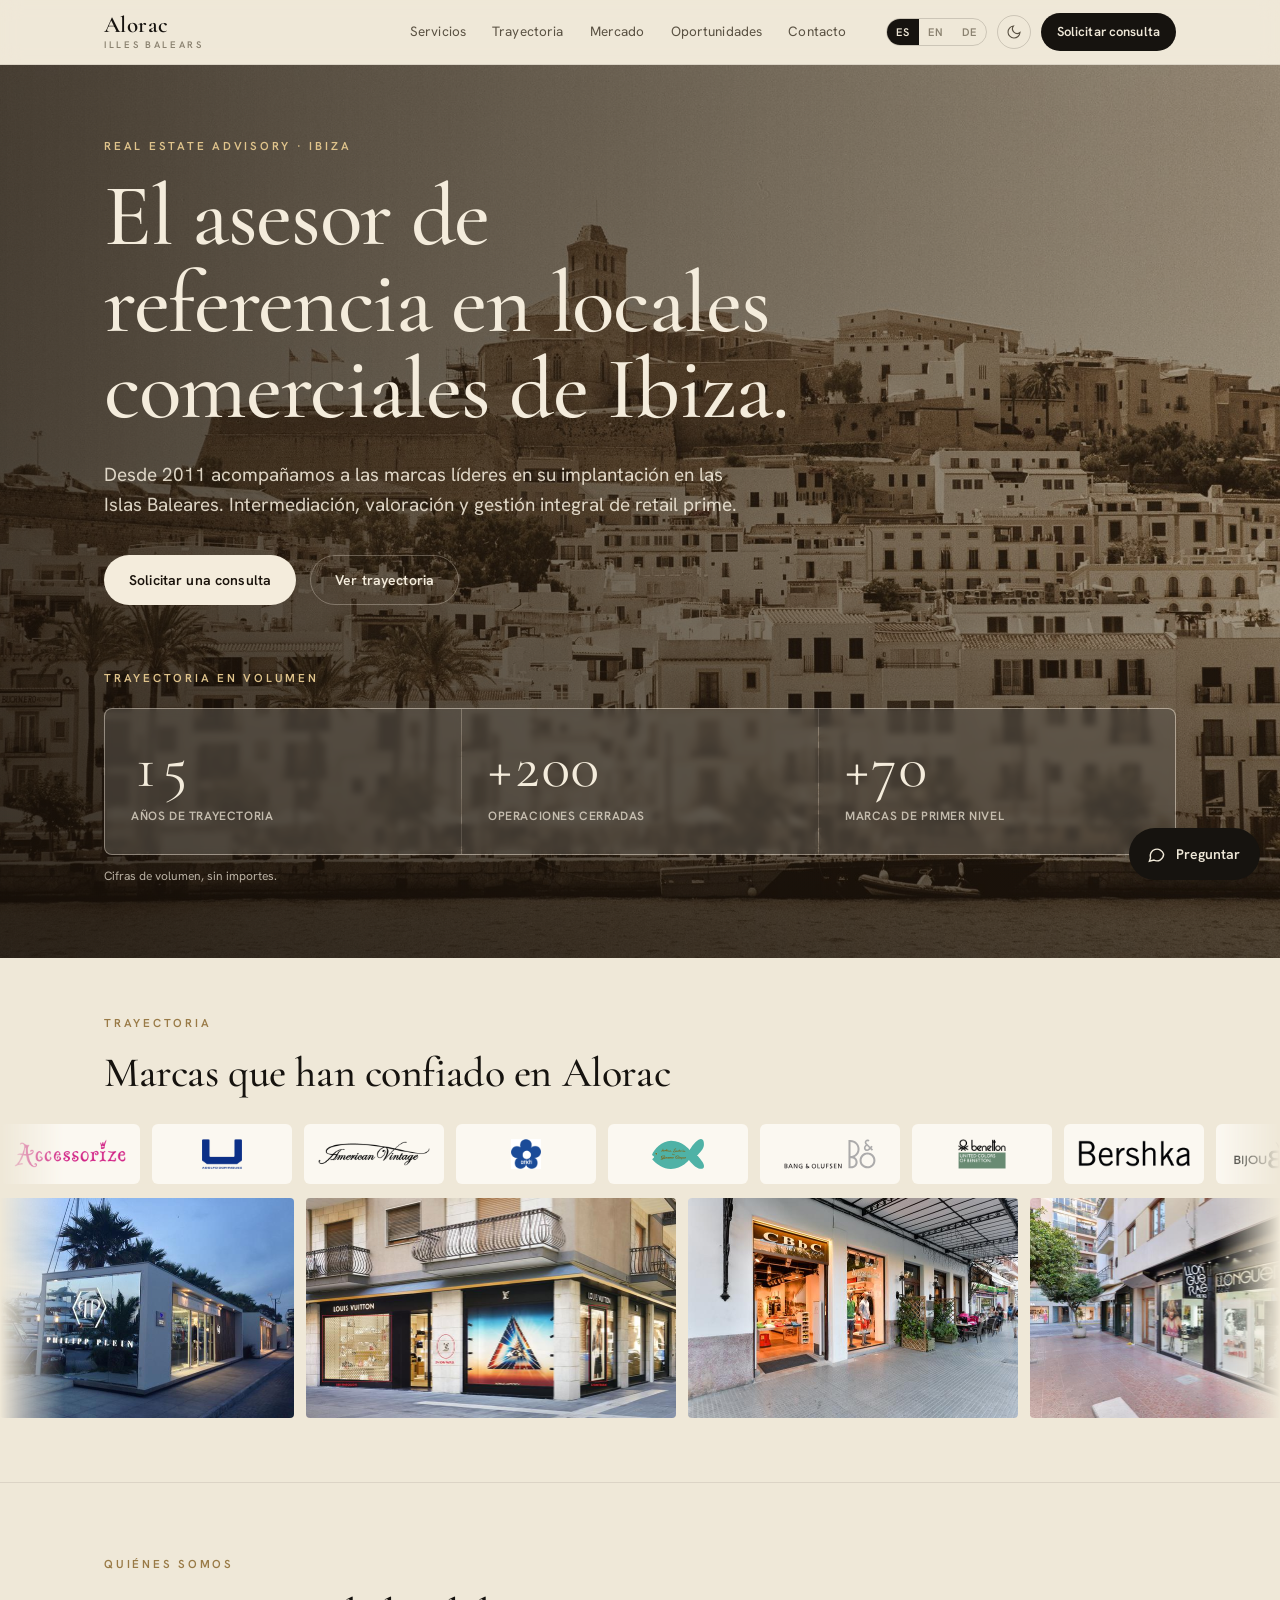
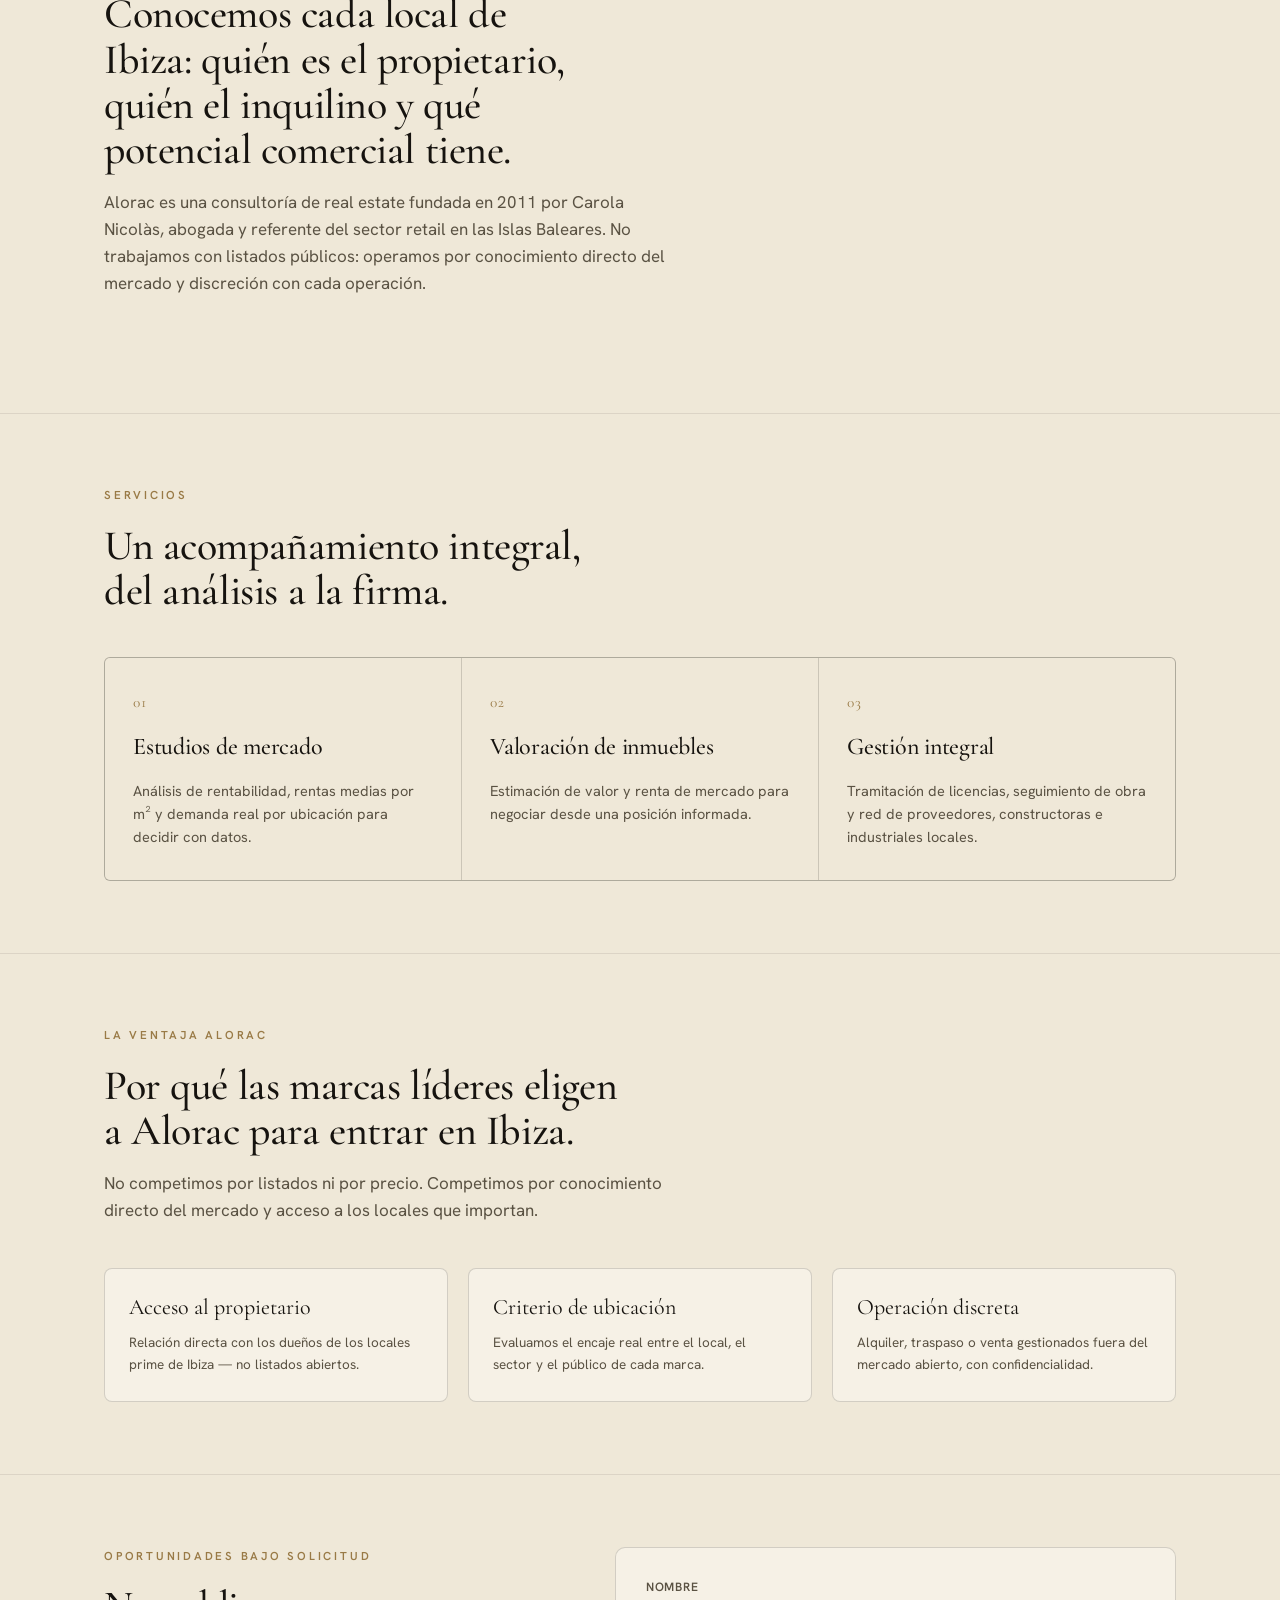
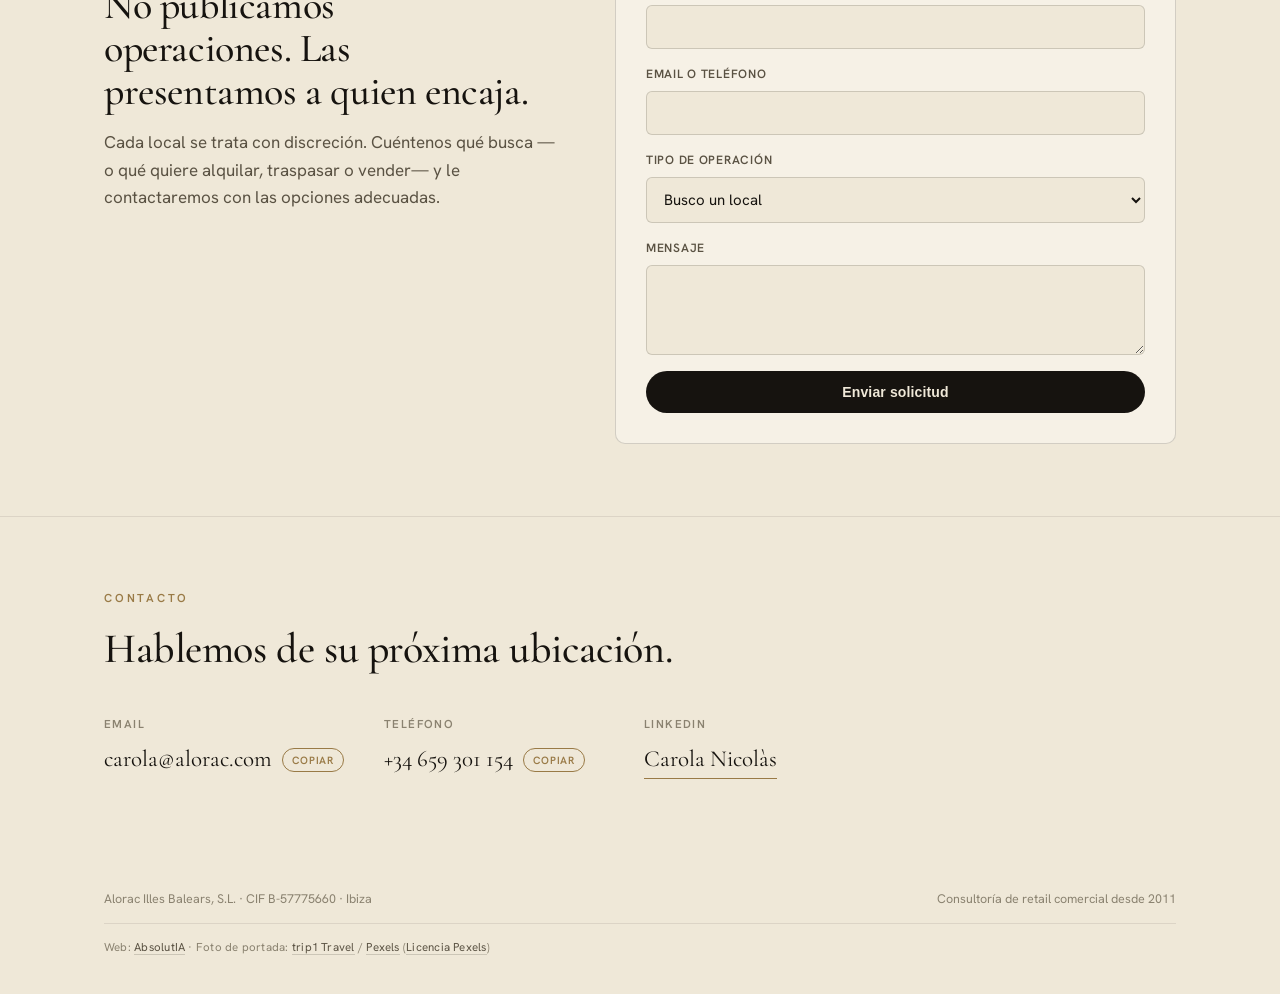
==== index.html @ 2979d20b "Preview: hero sepia a pantalla completa y marcas arriba Co-Authored-By: Claude Opus 5.5 <noreply@ant" ====
<!doctype html>
<html lang="es">
<head>
<meta charset="utf-8">
<meta name="robots" content="noindex,nofollow">
<meta name="viewport" content="width=device-width,initial-scale=1,viewport-fit=cover">
<title>Alorac Advisory</title>
<meta name="description" content="Alorac, consultoría de real estate en Ibiza desde 2011. Intermediación, valoración y gestión integral de locales comerciales prime en las Islas Baleares.">
<meta name="author" content="AbsolutIA · Orso">
<meta name="generator" content="AbsolutIA">
<link rel="canonical" href="https://alorac.com/">
<meta property="og:type" content="website">
<meta property="og:url" content="https://alorac.com/">
<meta property="og:title" content="Alorac Advisory · Locales comerciales en Ibiza">
<meta property="og:description" content="Intermediación, valoración y gestión integral de retail prime en las Islas Baleares, desde 2011.">
<meta property="og:image" content="https://alorac.com/assets/hero-dalt-vila.jpg">
<meta property="og:locale" content="es_ES">
<meta name="theme-color" content="#EFE8D8" media="(prefers-color-scheme: light)">
<meta name="theme-color" content="#14120E" media="(prefers-color-scheme: dark)">
<link rel="icon" href="data:image/svg+xml,%3Csvg xmlns='http://www.w3.org/2000/svg' viewBox='0 0 32 32'%3E%3Crect width='32' height='32' rx='6' fill='%2316130F'/%3E%3Ctext x='16' y='23' text-anchor='middle' font-family='Georgia,serif' font-size='20' fill='%23C7A469'%3EA%3C/text%3E%3C/svg%3E">
<link rel="preconnect" href="https://fonts.googleapis.com">
<link rel="preconnect" href="https://fonts.gstatic.com" crossorigin>
<link rel="stylesheet" href="https://fonts.googleapis.com/css2?family=Cormorant+Garamond:wght@500;600&family=Hanken+Grotesk:wght@400;500;600;700&display=swap">
<script type="application/ld+json">
{"@context":"https://schema.org","@type":"RealEstateAgent","name":"Alorac","legalName":"Alorac Illes Balears, S.L.","url":"https://alorac.com/","email":"carola@alorac.com","telephone":"+34 659 301 154","foundingDate":"2011","founder":{"@type":"Person","name":"Carola Nicolàs"},"areaServed":"Illes Balears","address":{"@type":"PostalAddress","addressLocality":"Ibiza","addressRegion":"Illes Balears","addressCountry":"ES"}}
</script>
<style>
  :root{
    --paper:#EFE8D8;
    --paper-2:#E7DECB;
    --panel:#F6F1E6;
    --ink:#16130F;
    --ink-soft:#5A5243;
    --ink-faint:#8A8270;
    --brass:#997A46;
    --brass-2:#7E6337;
    --line:rgba(22,19,15,.16);
    --line-2:rgba(22,19,15,.09);
    --shadow:0 1px 0 rgba(22,19,15,.05);
    color-scheme:light;
    --serif:"Cormorant Garamond",Georgia,"Times New Roman",serif;
    --sans:"Hanken Grotesk",-apple-system,BlinkMacSystemFont,"Segoe UI",sans-serif;
  }
  /* @media por fuera del selector: el CSS anidado no funciona en Safari < 17.2 */
  @media (prefers-color-scheme:dark){
    :root:not([data-theme="light"]){
      --paper:#14120E;
      --paper-2:#1A1712;
      --panel:#1E1A14;
      --ink:#EEE7D6;
      --ink-soft:#B0A791;
      --ink-faint:#7E7663;
      --brass:#C7A469;
      --brass-2:#D8B67E;
      --line:rgba(238,231,214,.16);
      --line-2:rgba(238,231,214,.08);
      --shadow:0 1px 0 rgba(0,0,0,.3);
      color-scheme:dark;
    }
  }
  :root[data-theme="dark"]{
    --paper:#14120E;
    --paper-2:#1A1712;
    --panel:#1E1A14;
    --ink:#EEE7D6;
    --ink-soft:#B0A791;
    --ink-faint:#7E7663;
    --brass:#C7A469;
    --brass-2:#D8B67E;
    --line:rgba(238,231,214,.16);
    --line-2:rgba(238,231,214,.08);
    --shadow:0 1px 0 rgba(0,0,0,.3);
    color-scheme:dark;
  }

  *{box-sizing:border-box}
  body{
    background:var(--paper);
    color:var(--ink);
    font-family:var(--sans);
    font-size:16px;
    line-height:1.6;
    -webkit-font-smoothing:antialiased;
    margin:0;
  }
  h1,h2,h3{font-family:var(--serif);font-weight:500;text-wrap:balance;margin:0;letter-spacing:-.01em}
  p{margin:0}
  a{color:inherit}
  .wrap{max-width:1120px;margin:0 auto;padding-inline:24px}
  @media (max-width:600px){.wrap{padding-inline:18px}}

  .eyebrow{
    font-size:11.5px;letter-spacing:.24em;text-transform:uppercase;
    color:var(--brass);font-weight:600;margin:0 0 18px;
  }
  .lede{color:var(--ink-soft);font-size:17px;max-width:60ch}

  /* NAV */
  header.nav{
    position:sticky;top:env(safe-area-inset-top,0px);z-index:50;
    background:color-mix(in srgb,var(--paper) 88%,transparent);
    backdrop-filter:blur(10px);
    border-bottom:1px solid var(--line-2);
  }
  .nav-in{display:flex;align-items:center;gap:20px;height:64px}
  .brand{font-family:var(--serif);font-size:23px;font-weight:600;letter-spacing:.02em;text-decoration:none;line-height:1}
  .brand small{font-family:var(--sans);font-size:9.5px;letter-spacing:.28em;text-transform:uppercase;color:var(--ink-faint);display:block;margin-top:3px;font-weight:600}
  nav.links{display:flex;gap:26px;margin-left:auto}
  nav.links a{font-size:13.5px;text-decoration:none;color:var(--ink-soft);letter-spacing:.01em}
  nav.links a:hover{color:var(--ink)}
  .nav-tools{display:flex;align-items:center;gap:10px;margin-left:20px}
  .lang{display:flex;border:1px solid var(--line);border-radius:999px;overflow:hidden}
  .lang button{font-family:var(--sans);font-size:11px;font-weight:600;letter-spacing:.08em;padding:6px 9px;background:transparent;border:0;color:var(--ink-faint);cursor:pointer}
  .lang button[aria-pressed="true"]{background:var(--ink);color:var(--paper)}
  .icobtn{width:34px;height:34px;border-radius:999px;border:1px solid var(--line);background:transparent;color:var(--ink-soft);cursor:pointer;display:grid;place-items:center;padding:0}
  .icobtn:hover{color:var(--ink)}
  .navcta{font-size:13px;font-weight:600;text-decoration:none;padding:9px 16px;border-radius:999px;background:var(--ink);color:var(--paper);letter-spacing:.01em;white-space:nowrap}
  @media (max-width:860px){nav.links{display:none}}
  @media (max-width:520px){.navcta{display:none}}

  /* HERO */
  /* Hero a pantalla completa: Dalt Vila (trip1 Travel, Pexels) con viraje sepia horneado en el JPG y velo oscuro.
     Sobre la foto el texto va siempre claro, en tema claro y oscuro: tokens propios del hero */
  .hero{--ink:#F4ECDC;--ink-soft:rgba(244,236,220,.88);--ink-faint:rgba(244,236,220,.72);--brass:#E0C48C;--line:rgba(244,236,220,.30);--line-2:rgba(244,236,220,.16);--paper:#1A130C;
    position:relative;isolation:isolate;min-height:calc(100svh - 64px);display:flex;align-items:center;padding-block:72px;background:#1A130C;color:var(--ink)}
  .hero > .wrap{width:100%}
  .hero::before{content:"";position:absolute;inset:0;z-index:-2;background:url("assets/hero-dalt-vila.jpg") 65% 45%/cover no-repeat}
  .hero::after{content:"";position:absolute;inset:0;z-index:-1;background:linear-gradient(90deg,rgba(20,13,7,.74) 0%,rgba(20,13,7,.55) 50%,rgba(20,13,7,.32) 100%),linear-gradient(0deg,rgba(20,13,7,.45) 0%,rgba(20,13,7,0) 45%)}
  @media (max-width:820px){.hero::after{background:rgba(20,13,7,.62)}}
  .hero .stat{background:rgba(26,19,12,.42);-webkit-backdrop-filter:blur(3px);backdrop-filter:blur(3px)}
  .hero .stat-row{background:var(--line);border-color:var(--line)}
  .hero-grid{display:block;max-width:880px}
  .hero h1{font-size:clamp(44px,7.4vw,88px);line-height:.98;letter-spacing:-.015em}
  .hero .lede{margin-top:28px;font-size:19px;max-width:58ch}
  .hero-cta{display:flex;gap:14px;margin-top:34px;flex-wrap:wrap}
  .btn{font-size:14px;font-weight:600;text-decoration:none;padding:13px 24px;border-radius:999px;letter-spacing:.01em;cursor:pointer;border:1px solid transparent;display:inline-block}
  .btn-primary{background:var(--ink);color:var(--paper)}
  .btn-ghost{background:transparent;color:var(--ink);border-color:var(--line)}
  .btn-ghost:hover{border-color:var(--ink)}
  .hero-meta{display:flex;gap:30px;margin-top:44px;flex-wrap:wrap}
  .hero-meta div{border-left:2px solid var(--brass);padding-left:14px}
  .hero-meta .n{font-family:var(--serif);font-size:30px;line-height:1;font-variant-numeric:tabular-nums}
  .hero-meta .l{font-size:11.5px;letter-spacing:.1em;text-transform:uppercase;color:var(--ink-faint);margin-top:6px}

  .slot{
    border:1.5px dashed var(--brass);border-radius:4px;background:
      repeating-linear-gradient(135deg,transparent,transparent 11px,color-mix(in srgb,var(--brass) 8%,transparent) 11px,color-mix(in srgb,var(--brass) 8%,transparent) 12px);
    display:grid;place-items:center;text-align:center;padding:22px;color:var(--brass-2);
  }
  .slot .st{font-size:10.5px;letter-spacing:.18em;text-transform:uppercase;font-weight:700;color:var(--brass)}
  .slot .sd{font-family:var(--serif);font-size:18px;margin-top:8px;color:var(--ink-soft)}

  .trajectory{margin-top:64px}
  .stat-row{display:grid;grid-template-columns:repeat(3,1fr);gap:1px;background:var(--line);border:1px solid var(--line);border-radius:8px;overflow:hidden;margin-top:20px}
  .stat{background:var(--paper);padding:28px 26px;position:relative}
  .stat .sn{font-family:var(--serif);font-size:clamp(40px,5.6vw,60px);line-height:1;font-variant-numeric:tabular-nums}
  .stat .sl{font-size:12px;letter-spacing:.05em;text-transform:uppercase;color:var(--ink-faint);margin-top:10px;font-weight:600}
  .traj-note{margin-top:12px;font-size:12px;color:var(--ink-faint)}
  @media (max-width:600px){.stat-row{grid-template-columns:1fr}}

  section{padding-block:72px;border-bottom:1px solid var(--line-2)}
  .sec-head{max-width:64ch;margin-bottom:44px}
  .sec-head h2{font-size:clamp(29px,4vw,42px);line-height:1.08}
  .sec-head .lede{margin-top:16px}

  /* SERVICES */
  .pillars{display:grid;grid-template-columns:repeat(3,1fr);gap:1px;background:var(--line);border:1px solid var(--line);border-radius:6px;overflow:hidden}
  .pillar{background:var(--paper);padding:32px 28px}
  .pillar .pn{font-family:var(--serif);font-size:15px;color:var(--brass);font-variant-numeric:tabular-nums}
  .pillar h3{font-size:24px;margin:14px 0 12px}
  .pillar p{color:var(--ink-soft);font-size:14.5px}
  @media (max-width:760px){.pillars{grid-template-columns:1fr}}

  /* TRACK RECORD */
  .track-note{margin-top:20px;font-size:12.5px;color:var(--ink-faint)}
  /* Carruseles: la pista contiene la secuencia dos veces; se desplaza -50% para un loop sin corte */
  .proof{padding-block:56px 64px}
  .proof .sec-head{margin-bottom:28px}
  .marquee{overflow:hidden;-webkit-mask-image:linear-gradient(90deg,transparent,#000 5%,#000 95%,transparent);mask-image:linear-gradient(90deg,transparent,#000 5%,#000 95%,transparent)}
  .marquee-track{list-style:none;margin:0;padding:0 12px 0 0;display:flex;gap:12px;width:max-content;animation:marquee var(--dur,200s) linear infinite}
  .marquee:hover .marquee-track,.marquee:focus-within .marquee-track{animation-play-state:paused}
  .marquee.photos .marquee-track{animation-direction:reverse}
  @keyframes marquee{to{transform:translateX(-50%)}}
  .brandwall li{flex:0 0 auto;width:140px;background:#FBF8F1;border-radius:6px;height:60px;padding:10px 14px;display:flex;align-items:center;justify-content:center}
  /* logo de color muy claro (Melé Beach): sobre el chip claro no contrasta; celda oscura en vez de recolorear el logo */
  .brandwall li.soft{background:#3B342A;box-shadow:inset 0 0 0 1px rgba(22,19,15,.12)}
  .brandwall img{display:block;width:100%;height:100%;max-height:30px;object-fit:contain}
  .marquee.photos{margin-top:14px}
  .photostrip li{flex:0 0 auto}
  .photostrip img{display:block;height:220px;width:auto;max-width:none;border-radius:4px}
  @media (max-width:600px){.brandwall li{width:112px;height:52px;padding:8px 10px}.photostrip img{height:160px}}
  /* Sin movimiento: el muro vuelve a ser una grilla estática y la tira de fotos se desplaza a mano */
  @media (prefers-reduced-motion:reduce){
    .marquee{-webkit-mask-image:none;mask-image:none}
    .marquee-track{animation:none;width:auto}
    .marquee-track [aria-hidden="true"]{display:none}
    .brandwall{flex-wrap:wrap;justify-content:center;padding:0 16px}
    .marquee.photos{overflow-x:auto}
  }

  /* INSIGHTS */
  .ins-grid{display:grid;grid-template-columns:repeat(3,1fr);gap:20px}
  .ins-card{border:1px solid var(--line);border-radius:8px;padding:26px 24px;background:var(--panel);position:relative}
  .ins-tag{position:absolute;top:14px;right:14px;font-size:9px;letter-spacing:.12em;text-transform:uppercase;font-weight:700;color:var(--brass);border:1px solid var(--brass);border-radius:999px;padding:3px 8px}
  .ins-card .il{font-size:12.5px;letter-spacing:.06em;text-transform:uppercase;color:var(--ink-faint);font-weight:600}
  .ins-card .iv{font-family:var(--serif);font-size:44px;line-height:1;margin:16px 0 6px;font-variant-numeric:tabular-nums}
  .ins-card .ith{font-family:var(--serif);font-size:22px;line-height:1.15;margin-bottom:12px}
  .ins-card .ic{font-size:13.5px;color:var(--ink-soft)}
  @media (max-width:760px){.ins-grid{grid-template-columns:1fr}}

  /* OPPORTUNITIES / FORM */
  .opp{display:grid;grid-template-columns:.9fr 1.1fr;gap:52px;align-items:start}
  .form-card{background:var(--panel);border:1px solid var(--line);border-radius:10px;padding:30px}
  .fld{display:flex;flex-direction:column;gap:7px;margin-bottom:16px}
  .fld label{font-size:12px;letter-spacing:.06em;text-transform:uppercase;color:var(--ink-soft);font-weight:600}
  .fld input,.fld select,.fld textarea{
    font-family:var(--sans);font-size:15px;color:var(--ink);background:var(--paper);
    border:1px solid var(--line);border-radius:6px;padding:11px 13px;width:100%;
  }
  .fld input:focus,.fld select:focus,.fld textarea:focus{outline:2px solid var(--brass);outline-offset:1px;border-color:transparent}
  .fld textarea{resize:vertical;min-height:90px}
  .form-done{display:none;background:color-mix(in srgb,var(--brass) 14%,var(--panel));border:1px solid var(--brass);border-radius:8px;padding:16px;font-size:14px;color:var(--ink);margin-bottom:16px}
  @media (max-width:780px){.opp{grid-template-columns:1fr;gap:32px}}

  /* CONTACT */
  .contact-row{display:flex;gap:40px;flex-wrap:wrap}
  .cont{min-width:220px}
  .cont .cl{font-size:11.5px;letter-spacing:.12em;text-transform:uppercase;color:var(--ink-faint);font-weight:600;margin-bottom:8px}
  .cont .cv{font-family:var(--serif);font-size:23px;display:flex;align-items:center;gap:10px;flex-wrap:wrap}
  .copy{font-family:var(--sans);font-size:10.5px;letter-spacing:.08em;text-transform:uppercase;font-weight:600;color:var(--brass);background:transparent;border:1px solid var(--brass);border-radius:999px;padding:4px 9px;cursor:pointer}
  .copy:hover{background:var(--brass);color:var(--paper)}

  footer{padding-block:38px;color:var(--ink-faint);font-size:12.5px}
  .credit{margin-top:14px;padding-top:14px;border-top:1px solid var(--line-2);font-size:11.5px;letter-spacing:.02em}
  .credit a{text-decoration:none;color:var(--ink-soft);border-bottom:1px solid var(--line)}
  .credit a:hover{color:var(--ink);border-color:var(--brass)}
  .foot-in{display:flex;justify-content:space-between;gap:16px;flex-wrap:wrap;align-items:center}

  /* CHATBOT */
  .bot-toggle{position:fixed;right:20px;bottom:calc(20px + env(safe-area-inset-bottom,0px));z-index:60;
    width:auto;height:52px;padding:0 20px 0 18px;border-radius:999px;border:0;cursor:pointer;
    background:var(--ink);color:var(--paper);font-family:var(--sans);font-weight:600;font-size:14px;
    display:flex;align-items:center;gap:10px;box-shadow:0 8px 30px rgba(22,19,15,.28)}
  .bot-toggle svg{width:19px;height:19px}
  .bot-panel{position:fixed;right:20px;bottom:calc(84px + env(safe-area-inset-bottom,0px));z-index:60;
    width:min(360px,calc(100vw - 32px));max-height:min(560px,72vh);background:var(--panel);
    border:1px solid var(--line);border-radius:16px;box-shadow:0 20px 60px rgba(22,19,15,.3);
    display:flex;flex-direction:column;overflow:hidden}
  .bot-panel[hidden]{display:none}
  .bot-head{padding:16px 18px;border-bottom:1px solid var(--line);display:flex;align-items:center;gap:11px}
  .bot-dot{width:9px;height:9px;border-radius:999px;background:#4a9d6a;box-shadow:0 0 0 3px color-mix(in srgb,#4a9d6a 25%,transparent)}
  .bot-head .bt{font-family:var(--serif);font-size:18px;line-height:1}
  .bot-head .bs{font-size:11px;color:var(--ink-faint);margin-top:2px}
  .bot-log{padding:16px 16px 8px;overflow-y:auto;display:flex;flex-direction:column;gap:10px;flex:1}
  .msg{max-width:85%;padding:10px 13px;border-radius:14px;font-size:13.5px;line-height:1.5}
  .msg.bot{background:var(--paper);border:1px solid var(--line-2);align-self:flex-start;border-bottom-left-radius:4px}
  .msg.me{background:var(--ink);color:var(--paper);align-self:flex-end;border-bottom-right-radius:4px}
  .chips{display:flex;flex-wrap:wrap;gap:7px;padding:8px 16px 14px}
  .chip{font-size:12px;font-weight:500;padding:7px 11px;border-radius:999px;border:1px solid var(--brass);color:var(--brass-2);background:transparent;cursor:pointer;text-align:left}
  .chip:hover{background:color-mix(in srgb,var(--brass) 12%,transparent)}
  .bot-note{font-size:10px;color:var(--ink-faint);text-align:center;padding:0 16px 12px;letter-spacing:.02em}

  @media (prefers-reduced-motion:reduce){*{animation:none!important;transition:none!important}}
  section{scroll-margin-top:64px}
</style>
</head>
<body>

<header class="nav">
  <div class="wrap nav-in">
    <a class="brand" href="#top">Alorac<small>Illes Balears</small></a>
    <nav class="links">
      <a href="#servicios" data-i18n="nav.services">Servicios</a>
      <a href="#trayectoria" data-i18n="nav.track">Trayectoria</a>
      <a href="#insights" data-i18n="nav.insights">Mercado</a>
      <a href="#oportunidades" data-i18n="nav.opp">Oportunidades</a>
      <a href="#contacto" data-i18n="nav.contact">Contacto</a>
    </nav>
    <div class="nav-tools">
      <div class="lang" role="group" aria-label="Idioma">
        <button data-lang="es" aria-pressed="true">ES</button>
        <button data-lang="en" aria-pressed="false">EN</button>
        <button data-lang="de" aria-pressed="false">DE</button>
      </div>
      <button class="icobtn" id="theme" aria-label="Tema">
        <svg width="16" height="16" viewBox="0 0 24 24" fill="none" stroke="currentColor" stroke-width="1.7"><path d="M21 12.8A9 9 0 1 1 11.2 3a7 7 0 0 0 9.8 9.8z"/></svg>
      </button>
      <a class="navcta" href="#oportunidades" data-i18n="nav.cta">Solicitar consulta</a>
    </div>
  </div>
</header>

<main id="top">
  <div class="hero">
  <div class="wrap">
    <div class="hero-grid">
      <div>
        <p class="eyebrow" data-i18n="hero.eyebrow">Real estate advisory · Ibiza</p>
        <h1 data-i18n="hero.title">El asesor de referencia en locales comerciales de Ibiza.</h1>
        <p class="lede" data-i18n="hero.sub">Desde 2011 acompañamos a las marcas líderes en su implantación en las Islas Baleares. Intermediación, valoración y gestión integral de retail prime.</p>
        <div class="hero-cta">
          <a class="btn btn-primary" href="#oportunidades" data-i18n="hero.cta1">Solicitar una consulta</a>
          <a class="btn btn-ghost" href="#trayectoria" data-i18n="hero.cta2">Ver trayectoria</a>
        </div>
      </div>
    </div>
    <div class="trajectory">
      <p class="eyebrow" style="margin-bottom:0" data-i18n="traj.eyebrow">Trayectoria en volumen</p>
      <div class="stat-row">
        <div class="stat"><div class="sn">15</div><div class="sl" data-i18n="traj.1l">Años de trayectoria</div></div>
        <div class="stat"><div class="sn">+200</div><div class="sl" data-i18n="traj.2l">Operaciones cerradas</div></div>
        <div class="stat"><div class="sn">+70</div><div class="sl" data-i18n="traj.3l">Marcas de primer nivel</div></div>
      </div>
      <p class="traj-note" data-i18n="traj.note">Cifras de volumen, sin importes.</p>
    </div>
  </div>
  </div>

  <section id="trayectoria" class="proof">
    <div class="wrap">
      <div class="sec-head">
        <p class="eyebrow" data-i18n="track.eyebrow">Trayectoria</p>
        <h2 data-i18n="track.title">Marcas que han confiado en Alorac</h2>
      </div>
    </div>
    <div class="marquee" aria-label="Marcas">
      <ul class="marquee-track brandwall" style="--dur:260s">
      <li><img src="assets/muro/accessorize.png" alt="Accessorize" loading="lazy"></li>
      <li><img src="assets/muro/adolfo-dominguez.png" alt="Adolfo Domínguez" loading="lazy"></li>
      <li><img src="assets/muro/american-vintage.png" alt="American Vintage" loading="lazy"></li>
      <li><img src="assets/muro/amichi.png" alt="Amichi" loading="lazy"></li>
      <li><img src="assets/muro/antica-sartoria.svg" alt="Antica Sartoria" loading="lazy"></li>
      <li><img src="assets/muro/bang-olufsen.svg" alt="Bang &amp; Olufsen" loading="lazy"></li>
      <li><img src="assets/muro/benetton.png" alt="Benetton" loading="lazy"></li>
      <li><img src="assets/muro/bershka.png" alt="Bershka" loading="lazy"></li>
      <li><img src="assets/muro/bijou-brigitte.png" alt="Bijou Brigitte" loading="lazy"></li>
      <li><img src="assets/muro/bottega-veneta.png" alt="Bottega Veneta" loading="lazy"></li>
      <li><img src="assets/muro/calma-house.png" alt="Calma House" loading="lazy"></li>
      <li><img src="assets/muro/calzedonia.png" alt="Calzedonia" loading="lazy"></li>
      <li><img src="assets/muro/carpisa.png" alt="Carpisa" loading="lazy"></li>
      <li><img src="assets/muro/cbbbc-ibiza.png" alt="CBbC Ibiza" loading="lazy"></li>
      <li><img src="assets/muro/charo-ruiz.svg" alt="Charo Ruiz" loading="lazy"></li>
      <li><img src="assets/muro/claire-luise.png" alt="Claire Luise" loading="lazy"></li>
      <li><img src="assets/muro/claires.png" alt="Claire's" loading="lazy"></li>
      <li><img src="assets/muro/decimas.png" alt="Décimas" loading="lazy"></li>
      <li><img src="assets/muro/desigual.png" alt="Desigual" loading="lazy"></li>
      <li><img src="assets/muro/dipinca.png" alt="Dipinca" loading="lazy"></li>
      <li><img src="assets/muro/dolce-gabbana.svg" alt="Dolce &amp; Gabbana" loading="lazy"></li>
      <li><img src="assets/muro/double-agent.png" alt="Double Agent" loading="lazy"></li>
      <li><img src="assets/muro/druni.svg" alt="Druni" loading="lazy"></li>
      <li><img src="assets/muro/etam.svg" alt="Etam" loading="lazy"></li>
      <li><img src="assets/muro/fc-barcelona.png" alt="FC Barcelona" loading="lazy"></li>
      <li><img src="assets/muro/fringomania.png" alt="Fringomania" loading="lazy"></li>
      <li><img src="assets/muro/gerry.png" alt="Gerry St. Tropez" loading="lazy"></li>
      <li><img src="assets/muro/gucci.png" alt="Gucci" loading="lazy"></li>
      <li><img src="assets/muro/guess-jeans.png" alt="GUESS" loading="lazy"></li>
      <li><img src="assets/muro/harley-davidson.png" alt="Harley-Davidson" loading="lazy"></li>
      <li><img src="assets/muro/havaianas.svg" alt="Havaianas" loading="lazy"></li>
      <li><img src="assets/muro/intimissimi.png" alt="Intimissimi" loading="lazy"></li>
      <li><img src="assets/muro/intimissimi-uomo.png" alt="Intimissimi Uomo" loading="lazy"></li>
      <li><img src="assets/muro/jack-n-jones.png" alt="Jack & Jones" loading="lazy"></li>
      <li><img src="assets/muro/kiko.png" alt="KIKO Milano" loading="lazy"></li>
      <li><img src="assets/muro/koala-bay.png" alt="Koala Bay" loading="lazy"></li>
      <li><img src="assets/muro/l-occitane.png" alt="L'Occitane" loading="lazy"></li>
      <li><img src="assets/muro/leonce.png" alt="Leonce" loading="lazy"></li>
      <li><img src="assets/muro/levis.svg" alt="Levi's" loading="lazy"></li>
      <li><img src="assets/muro/llongueras.png" alt="Llongueras" loading="lazy"></li>
      <li><img src="assets/muro/louis-vuitton.png" alt="Louis Vuitton" loading="lazy"></li>
      <li><img src="assets/muro/mac.png" alt="MAC" loading="lazy"></li>
      <li><img src="assets/muro/macson.png" alt="Macson" loading="lazy"></li>
      <li><img src="assets/muro/maje.svg" alt="Maje" loading="lazy"></li>
      <li><img src="assets/muro/massimo-dutti.svg" alt="Massimo Dutti" loading="lazy"></li>
      <li><img src="assets/muro/mc2-saint-barth.png" alt="MC2 Saint Barth" loading="lazy"></li>
      <li class="soft"><img src="assets/muro/mele-beach.png" alt="Melé Beach" loading="lazy"></li>
      <li><img src="assets/muro/misako.png" alt="Misako" loading="lazy"></li>
      <li><img src="assets/muro/napapijri.png" alt="Napapijri" loading="lazy"></li>
      <li><img src="assets/muro/nespresso.png" alt="Nespresso" loading="lazy"></li>
      <li><img src="assets/muro/nort-beachwear.png" alt="Nort Beachwear" loading="lazy"></li>
      <li><img src="assets/muro/nude-project.svg" alt="Nude Project" loading="lazy"></li>
      <li><img src="assets/muro/oui-c-moi.png" alt="Oui c'moi" loading="lazy"></li>
      <li><img src="assets/muro/oysho.png" alt="Oysho" loading="lazy"></li>
      <li><img src="assets/muro/philipp-plein.png" alt="Philipp Plein" loading="lazy"></li>
      <li><img src="assets/muro/primor.png" alt="Primor" loading="lazy"></li>
      <li><img src="assets/muro/pull-n-bear.png" alt="Pull&Bear" loading="lazy"></li>
      <li><img src="assets/muro/sandro.svg" alt="Sandro" loading="lazy"></li>
      <li><img src="assets/muro/sephora.png" alt="Sephora" loading="lazy"></li>
      <li><img src="assets/muro/shana.png" alt="Shana" loading="lazy"></li>
      <li><img src="assets/muro/stella-mccartney.png" alt="Stella McCartney" loading="lazy"></li>
      <li><img src="assets/muro/sundek.png" alt="Sundek" loading="lazy"></li>
      <li><img src="assets/muro/superdry.png" alt="Superdry" loading="lazy"></li>
      <li><img src="assets/muro/tezenis.png" alt="Tezenis" loading="lazy"></li>
      <li><img src="assets/muro/the-body-shop.png" alt="The Body Shop" loading="lazy"></li>
      <li><img src="assets/muro/viandas.png" alt="Viandas" loading="lazy"></li>
      <li><img src="assets/muro/vilebrenquin.png" alt="Vilebrequin" loading="lazy"></li>
      <li><img src="assets/muro/virginia-vald.png" alt="Virginia Vald" loading="lazy"></li>
      <li><img src="assets/muro/yamaday.png" alt="Yamamay" loading="lazy"></li>
      <li><img src="assets/muro/yves-rocher.png" alt="Yves Rocher" loading="lazy"></li>
      <li><img src="assets/muro/zadig-voltaire.svg" alt="Zadig &amp; Voltaire" loading="lazy"></li>
      <li><img src="assets/muro/zimmermann.svg" alt="Zimmermann" loading="lazy"></li>
      <li aria-hidden="true"><img src="assets/muro/accessorize.png" alt="" loading="lazy"></li>
      <li aria-hidden="true"><img src="assets/muro/adolfo-dominguez.png" alt="" loading="lazy"></li>
      <li aria-hidden="true"><img src="assets/muro/american-vintage.png" alt="" loading="lazy"></li>
      <li aria-hidden="true"><img src="assets/muro/amichi.png" alt="" loading="lazy"></li>
      <li aria-hidden="true"><img src="assets/muro/antica-sartoria.svg" alt="" loading="lazy"></li>
      <li aria-hidden="true"><img src="assets/muro/bang-olufsen.svg" alt="" loading="lazy"></li>
      <li aria-hidden="true"><img src="assets/muro/benetton.png" alt="" loading="lazy"></li>
      <li aria-hidden="true"><img src="assets/muro/bershka.png" alt="" loading="lazy"></li>
      <li aria-hidden="true"><img src="assets/muro/bijou-brigitte.png" alt="" loading="lazy"></li>
      <li aria-hidden="true"><img src="assets/muro/bottega-veneta.png" alt="" loading="lazy"></li>
      <li aria-hidden="true"><img src="assets/muro/calma-house.png" alt="" loading="lazy"></li>
      <li aria-hidden="true"><img src="assets/muro/calzedonia.png" alt="" loading="lazy"></li>
      <li aria-hidden="true"><img src="assets/muro/carpisa.png" alt="" loading="lazy"></li>
      <li aria-hidden="true"><img src="assets/muro/cbbbc-ibiza.png" alt="" loading="lazy"></li>
      <li aria-hidden="true"><img src="assets/muro/charo-ruiz.svg" alt="" loading="lazy"></li>
      <li aria-hidden="true"><img src="assets/muro/claire-luise.png" alt="" loading="lazy"></li>
      <li aria-hidden="true"><img src="assets/muro/claires.png" alt="" loading="lazy"></li>
      <li aria-hidden="true"><img src="assets/muro/decimas.png" alt="" loading="lazy"></li>
      <li aria-hidden="true"><img src="assets/muro/desigual.png" alt="" loading="lazy"></li>
      <li aria-hidden="true"><img src="assets/muro/dipinca.png" alt="" loading="lazy"></li>
      <li aria-hidden="true"><img src="assets/muro/dolce-gabbana.svg" alt="" loading="lazy"></li>
      <li aria-hidden="true"><img src="assets/muro/double-agent.png" alt="" loading="lazy"></li>
      <li aria-hidden="true"><img src="assets/muro/druni.svg" alt="" loading="lazy"></li>
      <li aria-hidden="true"><img src="assets/muro/etam.svg" alt="" loading="lazy"></li>
      <li aria-hidden="true"><img src="assets/muro/fc-barcelona.png" alt="" loading="lazy"></li>
      <li aria-hidden="true"><img src="assets/muro/fringomania.png" alt="" loading="lazy"></li>
      <li aria-hidden="true"><img src="assets/muro/gerry.png" alt="" loading="lazy"></li>
      <li aria-hidden="true"><img src="assets/muro/gucci.png" alt="" loading="lazy"></li>
      <li aria-hidden="true"><img src="assets/muro/guess-jeans.png" alt="" loading="lazy"></li>
      <li aria-hidden="true"><img src="assets/muro/harley-davidson.png" alt="" loading="lazy"></li>
      <li aria-hidden="true"><img src="assets/muro/havaianas.svg" alt="" loading="lazy"></li>
      <li aria-hidden="true"><img src="assets/muro/intimissimi.png" alt="" loading="lazy"></li>
      <li aria-hidden="true"><img src="assets/muro/intimissimi-uomo.png" alt="" loading="lazy"></li>
      <li aria-hidden="true"><img src="assets/muro/jack-n-jones.png" alt="" loading="lazy"></li>
      <li aria-hidden="true"><img src="assets/muro/kiko.png" alt="" loading="lazy"></li>
      <li aria-hidden="true"><img src="assets/muro/koala-bay.png" alt="" loading="lazy"></li>
      <li aria-hidden="true"><img src="assets/muro/l-occitane.png" alt="" loading="lazy"></li>
      <li aria-hidden="true"><img src="assets/muro/leonce.png" alt="" loading="lazy"></li>
      <li aria-hidden="true"><img src="assets/muro/levis.svg" alt="" loading="lazy"></li>
      <li aria-hidden="true"><img src="assets/muro/llongueras.png" alt="" loading="lazy"></li>
      <li aria-hidden="true"><img src="assets/muro/louis-vuitton.png" alt="" loading="lazy"></li>
      <li aria-hidden="true"><img src="assets/muro/mac.png" alt="" loading="lazy"></li>
      <li aria-hidden="true"><img src="assets/muro/macson.png" alt="" loading="lazy"></li>
      <li aria-hidden="true"><img src="assets/muro/maje.svg" alt="" loading="lazy"></li>
      <li aria-hidden="true"><img src="assets/muro/massimo-dutti.svg" alt="" loading="lazy"></li>
      <li aria-hidden="true"><img src="assets/muro/mc2-saint-barth.png" alt="" loading="lazy"></li>
      <li class="soft" aria-hidden="true"><img src="assets/muro/mele-beach.png" alt="" loading="lazy"></li>
      <li aria-hidden="true"><img src="assets/muro/misako.png" alt="" loading="lazy"></li>
      <li aria-hidden="true"><img src="assets/muro/napapijri.png" alt="" loading="lazy"></li>
      <li aria-hidden="true"><img src="assets/muro/nespresso.png" alt="" loading="lazy"></li>
      <li aria-hidden="true"><img src="assets/muro/nort-beachwear.png" alt="" loading="lazy"></li>
      <li aria-hidden="true"><img src="assets/muro/nude-project.svg" alt="" loading="lazy"></li>
      <li aria-hidden="true"><img src="assets/muro/oui-c-moi.png" alt="" loading="lazy"></li>
      <li aria-hidden="true"><img src="assets/muro/oysho.png" alt="" loading="lazy"></li>
      <li aria-hidden="true"><img src="assets/muro/philipp-plein.png" alt="" loading="lazy"></li>
      <li aria-hidden="true"><img src="assets/muro/primor.png" alt="" loading="lazy"></li>
      <li aria-hidden="true"><img src="assets/muro/pull-n-bear.png" alt="" loading="lazy"></li>
      <li aria-hidden="true"><img src="assets/muro/sandro.svg" alt="" loading="lazy"></li>
      <li aria-hidden="true"><img src="assets/muro/sephora.png" alt="" loading="lazy"></li>
      <li aria-hidden="true"><img src="assets/muro/shana.png" alt="" loading="lazy"></li>
      <li aria-hidden="true"><img src="assets/muro/stella-mccartney.png" alt="" loading="lazy"></li>
      <li aria-hidden="true"><img src="assets/muro/sundek.png" alt="" loading="lazy"></li>
      <li aria-hidden="true"><img src="assets/muro/superdry.png" alt="" loading="lazy"></li>
      <li aria-hidden="true"><img src="assets/muro/tezenis.png" alt="" loading="lazy"></li>
      <li aria-hidden="true"><img src="assets/muro/the-body-shop.png" alt="" loading="lazy"></li>
      <li aria-hidden="true"><img src="assets/muro/viandas.png" alt="" loading="lazy"></li>
      <li aria-hidden="true"><img src="assets/muro/vilebrenquin.png" alt="" loading="lazy"></li>
      <li aria-hidden="true"><img src="assets/muro/virginia-vald.png" alt="" loading="lazy"></li>
      <li aria-hidden="true"><img src="assets/muro/yamaday.png" alt="" loading="lazy"></li>
      <li aria-hidden="true"><img src="assets/muro/yves-rocher.png" alt="" loading="lazy"></li>
      <li aria-hidden="true"><img src="assets/muro/zadig-voltaire.svg" alt="" loading="lazy"></li>
      <li aria-hidden="true"><img src="assets/muro/zimmermann.svg" alt="" loading="lazy"></li>
      </ul>
    </div>
    <div class="marquee photos" aria-label="Locales">
      <ul class="marquee-track photostrip" style="--dur:120s">
      <li><img src="assets/locales/philipp-plein.jpg" alt="Philipp Plein, Marina Ibiza" width="587" height="440" loading="lazy"></li>
      <li><img src="assets/locales/louis-vuitton.jpg" alt="Louis Vuitton, Ibiza" width="741" height="440" loading="lazy"></li>
      <li><img src="assets/locales/cbbc.jpg" alt="CBbC, Ibiza" width="659" height="440" loading="lazy"></li>
      <li><img src="assets/locales/llongueras.jpg" alt="Llongueras, Ibiza" width="659" height="440" loading="lazy"></li>
      <li><img src="assets/locales/intimissimi.jpg" alt="Intimissimi, Ibiza" width="659" height="440" loading="lazy"></li>
      <li><img src="assets/locales/shana.jpg" alt="Shana, Ibiza" width="661" height="440" loading="lazy"></li>
      <li><img src="assets/locales/macson.jpg" alt="Macson, Ibiza" width="659" height="440" loading="lazy"></li>
      <li><img src="assets/locales/guess.jpg" alt="GUESS, Ibiza" width="659" height="440" loading="lazy"></li>
      <li><img src="assets/locales/mac.jpg" alt="MAC, Ibiza" width="782" height="440" loading="lazy"></li>
      <li><img src="assets/locales/tezenis.jpg" alt="Tezenis, Ibiza" width="974" height="440" loading="lazy"></li>
      <li><img src="assets/locales/yamamay.jpg" alt="Yamamay, Ibiza" width="661" height="440" loading="lazy"></li>
      <li><img src="assets/locales/kiko.jpg" alt="KIKO Milano, Ibiza" width="782" height="440" loading="lazy"></li>
      <li><img src="assets/locales/loccitane.jpg" alt="L'Occitane, Ibiza" width="782" height="440" loading="lazy"></li>
      <li><img src="assets/locales/calma-house.jpg" alt="Calma House, Ibiza" width="587" height="440" loading="lazy"></li>
      <li aria-hidden="true"><img src="assets/locales/philipp-plein.jpg" alt="" width="587" height="440" loading="lazy"></li>
      <li aria-hidden="true"><img src="assets/locales/louis-vuitton.jpg" alt="" width="741" height="440" loading="lazy"></li>
      <li aria-hidden="true"><img src="assets/locales/cbbc.jpg" alt="" width="659" height="440" loading="lazy"></li>
      <li aria-hidden="true"><img src="assets/locales/llongueras.jpg" alt="" width="659" height="440" loading="lazy"></li>
      <li aria-hidden="true"><img src="assets/locales/intimissimi.jpg" alt="" width="659" height="440" loading="lazy"></li>
      <li aria-hidden="true"><img src="assets/locales/shana.jpg" alt="" width="661" height="440" loading="lazy"></li>
      <li aria-hidden="true"><img src="assets/locales/macson.jpg" alt="" width="659" height="440" loading="lazy"></li>
      <li aria-hidden="true"><img src="assets/locales/guess.jpg" alt="" width="659" height="440" loading="lazy"></li>
      <li aria-hidden="true"><img src="assets/locales/mac.jpg" alt="" width="782" height="440" loading="lazy"></li>
      <li aria-hidden="true"><img src="assets/locales/tezenis.jpg" alt="" width="974" height="440" loading="lazy"></li>
      <li aria-hidden="true"><img src="assets/locales/yamamay.jpg" alt="" width="661" height="440" loading="lazy"></li>
      <li aria-hidden="true"><img src="assets/locales/kiko.jpg" alt="" width="782" height="440" loading="lazy"></li>
      <li aria-hidden="true"><img src="assets/locales/loccitane.jpg" alt="" width="782" height="440" loading="lazy"></li>
      <li aria-hidden="true"><img src="assets/locales/calma-house.jpg" alt="" width="587" height="440" loading="lazy"></li>
      </ul>
    </div>
  </section>

  <section id="quienes">
    <div class="wrap">
      <div class="sec-head">
        <p class="eyebrow" data-i18n="about.eyebrow">Quiénes somos</p>
        <h2 data-i18n="about.title">Conocemos cada local de Ibiza: quién es el propietario, quién el inquilino y qué potencial comercial tiene.</h2>
        <p class="lede" data-i18n="about.body">Alorac es una consultoría de real estate fundada en 2011 por Carola Nicolàs, abogada y referente del sector retail en las Islas Baleares. No trabajamos con listados públicos: operamos por conocimiento directo del mercado y discreción con cada operación.</p>
      </div>
    </div>
  </section>

  <section id="servicios">
    <div class="wrap">
      <div class="sec-head">
        <p class="eyebrow" data-i18n="serv.eyebrow">Servicios</p>
        <h2 data-i18n="serv.title">Un acompañamiento integral, del análisis a la firma.</h2>
      </div>
      <div class="pillars">
        <div class="pillar">
          <div class="pn">01</div>
          <h3 data-i18n="serv.1t">Estudios de mercado</h3>
          <p data-i18n="serv.1b">Análisis de rentabilidad, rentas medias por m² y demanda real por ubicación para decidir con datos.</p>
        </div>
        <div class="pillar">
          <div class="pn">02</div>
          <h3 data-i18n="serv.2t">Valoración de inmuebles</h3>
          <p data-i18n="serv.2b">Estimación de valor y renta de mercado para negociar desde una posición informada.</p>
        </div>
        <div class="pillar">
          <div class="pn">03</div>
          <h3 data-i18n="serv.3t">Gestión integral</h3>
          <p data-i18n="serv.3b">Tramitación de licencias, seguimiento de obra y red de proveedores, constructoras e industriales locales.</p>
        </div>
      </div>
    </div>
  </section>

  <section id="insights">
    <div class="wrap">
      <div class="sec-head">
        <p class="eyebrow" data-i18n="ins.eyebrow">La ventaja Alorac</p>
        <h2 data-i18n="ins.title">Por qué las marcas líderes eligen a Alorac para entrar en Ibiza.</h2>
        <p class="lede" data-i18n="ins.intro">No competimos por listados ni por precio. Competimos por conocimiento directo del mercado y acceso a los locales que importan.</p>
      </div>
      <div class="ins-grid">
        <div class="ins-card">
          <div class="ith" data-i18n="ins.1l">Acceso al propietario</div>
          <div class="ic" data-i18n="ins.1c">Relación directa con los dueños de los locales prime de Ibiza — no listados abiertos.</div>
        </div>
        <div class="ins-card">
          <div class="ith" data-i18n="ins.2l">Criterio de ubicación</div>
          <div class="ic" data-i18n="ins.2c">Evaluamos el encaje real entre el local, el sector y el público de cada marca.</div>
        </div>
        <div class="ins-card">
          <div class="ith" data-i18n="ins.3l">Operación discreta</div>
          <div class="ic" data-i18n="ins.3c">Alquiler, traspaso o venta gestionados fuera del mercado abierto, con confidencialidad.</div>
        </div>
      </div>
    </div>
  </section>

  <section id="oportunidades">
    <div class="wrap">
      <div class="opp">
        <div>
          <p class="eyebrow" data-i18n="opp.eyebrow">Oportunidades bajo solicitud</p>
          <h2 style="font-size:clamp(28px,4vw,40px);line-height:1.08" data-i18n="opp.title">No publicamos operaciones. Las presentamos a quien encaja.</h2>
          <p class="lede" style="margin-top:16px" data-i18n="opp.body">Cada local se trata con discreción. Cuéntenos qué busca —o qué quiere alquilar, traspasar o vender— y le contactaremos con las opciones adecuadas.</p>
        </div>
        <form class="form-card" id="oppform">
          <div class="form-done" id="formdone" data-i18n="form.done">Gracias. Hemos recibido su solicitud y le contactaremos en breve.</div>
          <div class="fld"><label for="f-name" data-i18n="form.name">Nombre</label><input id="f-name" type="text" autocomplete="name" required></div>
          <div class="fld"><label for="f-contact" data-i18n="form.contact">Email o teléfono</label><input id="f-contact" type="text" autocomplete="email" required></div>
          <div class="fld"><label for="f-type" data-i18n="form.type">Tipo de operación</label>
            <select id="f-type">
              <option data-i18n="form.o1">Busco un local</option>
              <option data-i18n="form.o2">Quiero alquilar mi local</option>
              <option data-i18n="form.o3">Quiero traspasar / vender</option>
              <option data-i18n="form.o4">Valoración / consulta</option>
            </select>
          </div>
          <div class="fld"><label for="f-msg" data-i18n="form.msg">Mensaje</label><textarea id="f-msg"></textarea></div>
          <button class="btn btn-primary" type="submit" style="width:100%;border:0" data-i18n="form.submit">Enviar solicitud</button>
        </form>
      </div>
    </div>
  </section>

  <section id="contacto" style="border-bottom:0">
    <div class="wrap">
      <div class="sec-head">
        <p class="eyebrow" data-i18n="contact.eyebrow">Contacto</p>
        <h2 data-i18n="contact.title">Hablemos de su próxima ubicación.</h2>
      </div>
      <div class="contact-row">
        <div class="cont">
          <div class="cl" data-i18n="contact.email">Email</div>
          <div class="cv"><span id="email">carola@alorac.com</span><button class="copy" data-copy="carola@alorac.com" data-i18n="contact.copy">Copiar</button></div>
        </div>
        <div class="cont">
          <div class="cl" data-i18n="contact.phone">Teléfono</div>
          <div class="cv"><span id="phone">+34 659 301 154</span><button class="copy" data-copy="+34659301154" data-i18n="contact.copy">Copiar</button></div>
        </div>
        <div class="cont">
          <div class="cl">LinkedIn</div>
          <div class="cv"><a href="https://www.linkedin.com/in/carola-nicol%C3%A0s-abante-1167034a" target="_blank" rel="noopener" style="text-decoration:none;border-bottom:1px solid var(--brass)">Carola Nicolàs</a></div>
        </div>
      </div>
    </div>
  </section>
</main>

<footer>
  <div class="wrap foot-in">
    <div>Alorac Illes Balears, S.L. · CIF B-57775660 · Ibiza</div>
    <div data-i18n="footer.tag">Consultoría de retail comercial desde 2011</div>
  </div>
  <div class="wrap"><p class="credit">Web: <a href="https://absolutia.ai" target="_blank" rel="noopener">AbsolutIA</a> · Foto de portada: <a href="https://www.pexels.com/@trip1-travel-2160763055" target="_blank" rel="noopener">trip1 Travel</a> / <a href="https://www.pexels.com/photo/historic-dalt-vila-in-ibiza-under-clear-sky-38548962/" target="_blank" rel="noopener">Pexels</a> (<a href="https://www.pexels.com/license/" target="_blank" rel="noopener">Licencia Pexels</a>)</p></div>
</footer>

<button class="bot-toggle" id="botToggle" aria-expanded="false">
  <svg viewBox="0 0 24 24" fill="none" stroke="currentColor" stroke-width="1.8"><path d="M21 11.5a8.5 8.5 0 0 1-12.2 7.6L3 20.5l1.4-4.2A8.5 8.5 0 1 1 21 11.5z"/></svg>
  <span data-i18n="bot.open">Preguntar</span>
</button>

<div class="bot-panel" id="botPanel" hidden>
  <div class="bot-head">
    <span class="bot-dot"></span>
    <div><div class="bt">Alorac</div><div class="bs" data-i18n="bot.sub">Respondemos al instante · 24/7</div></div>
  </div>
  <div class="bot-log" id="botLog"></div>
  <div class="chips" id="botChips"></div>
  <div class="bot-note" data-i18n="bot.note">Demo · el asistente se conectará a WhatsApp en producción</div>
</div>

<script>
(function(){
  var CONFIG={
    email:"carola@alorac.com",
    // 2ª fase: número de WhatsApp Business en formato internacional sin "+" (ej. "34659301154").
    // Vacío = chatbot en modo demo. Con número = "Hablar con Carola" abre WhatsApp.
    whatsapp:""
  };
  var I18N={
    es:{
      "nav.services":"Servicios","nav.track":"Trayectoria","nav.insights":"Mercado","nav.opp":"Oportunidades","nav.contact":"Contacto","nav.cta":"Solicitar consulta",
      "hero.eyebrow":"Real estate advisory · Ibiza",
      "hero.title":"El asesor de referencia en locales comerciales de Ibiza.",
      "hero.sub":"Desde 2011 acompañamos a las marcas líderes en su implantación en las Islas Baleares. Intermediación, valoración y gestión integral de retail prime.",
      "hero.cta1":"Solicitar una consulta","hero.cta2":"Ver trayectoria",
      "hero.m1":"Año de fundación","hero.m2":"Años en el mercado","hero.m3":"Solo retail comercial",
      "slot.hero":"Local prime / calle comercial de Ibiza (Vara de Rey, Marina)",
      "traj.eyebrow":"Trayectoria en volumen","traj.tag":"Reemplazar","traj.1l":"Años de trayectoria","traj.2l":"Operaciones cerradas","traj.3l":"Marcas de primer nivel","traj.4l":"Zonas comerciales prime","traj.note":"Cifras de volumen, sin importes.",
      "about.eyebrow":"Quiénes somos",
      "about.title":"Conocemos cada local de Ibiza: quién es el propietario, quién el inquilino y qué potencial comercial tiene.",
      "about.body":"Alorac es una consultoría de real estate fundada en 2011 por Carola Nicolàs, abogada y referente del sector retail en las Islas Baleares. No trabajamos con listados públicos: operamos por conocimiento directo del mercado y discreción con cada operación.",
      "serv.eyebrow":"Servicios","serv.title":"Un acompañamiento integral, del análisis a la firma.",
      "serv.1t":"Estudios de mercado","serv.1b":"Análisis de rentabilidad, rentas medias por m² y demanda real por ubicación para decidir con datos.",
      "serv.2t":"Valoración de inmuebles","serv.2b":"Estimación de valor y renta de mercado para negociar desde una posición informada.",
      "serv.3t":"Gestión integral","serv.3b":"Tramitación de licencias, seguimiento de obra y red de proveedores, constructoras e industriales locales.",
      "track.eyebrow":"Trayectoria","track.title":"Marcas que han confiado en Alorac",
      "track.note":"Los nombres se sustituirán por los logotipos oficiales de cada marca en la sesión de producción.",
      "ins.eyebrow":"La ventaja Alorac","ins.title":"Por qué las marcas líderes eligen a Alorac para entrar en Ibiza.",
      "ins.intro":"No competimos por listados ni por precio. Competimos por conocimiento directo del mercado y acceso a los locales que importan.",
      "ins.1l":"Acceso al propietario","ins.1c":"Relación directa con los dueños de los locales prime de Ibiza — no listados abiertos.",
      "ins.2l":"Criterio de ubicación","ins.2c":"Evaluamos el encaje real entre el local, el sector y el público de cada marca.",
      "ins.3l":"Operación discreta","ins.3c":"Alquiler, traspaso o venta gestionados fuera del mercado abierto, con confidencialidad.",
      "opp.eyebrow":"Oportunidades bajo solicitud","opp.title":"No publicamos operaciones. Las presentamos a quien encaja.",
      "opp.body":"Cada local se trata con discreción. Cuéntenos qué busca —o qué quiere alquilar, traspasar o vender— y le contactaremos con las opciones adecuadas.",
      "form.done":"Gracias. Hemos recibido su solicitud y le contactaremos en breve.",
      "form.name":"Nombre","form.contact":"Email o teléfono","form.type":"Tipo de operación",
      "form.o1":"Busco un local","form.o2":"Quiero alquilar mi local","form.o3":"Quiero traspasar / vender","form.o4":"Valoración / consulta",
      "form.msg":"Mensaje","form.submit":"Enviar solicitud",
      "contact.eyebrow":"Contacto","contact.title":"Hablemos de su próxima ubicación.","contact.email":"Email","contact.phone":"Teléfono","contact.copy":"Copiar",
      "footer.tag":"Consultoría de retail comercial desde 2011",
      "bot.open":"Preguntar","bot.sub":"Respondemos al instante · 24/7","bot.note":"Demo · el asistente se conectará a WhatsApp en producción",
      "bot.hello":"Hola 👋 Soy el asistente de Alorac. ¿En qué puedo ayudarle?",
      "bot.c1":"Busco un local en Ibiza","bot.c2":"Quiero alquilar/traspasar el mío","bot.c3":"Hablar con Carola",
      "bot.r1":"Perfecto. Alorac trabaja oportunidades bajo solicitud, no listados públicos. Dígame zona, tamaño aproximado y sector, y le presentamos opciones que encajen.",
      "bot.r2":"Con gusto. Podemos valorar su local y buscarle inquilino o comprador con discreción. ¿Dónde está ubicado y qué operación busca?",
      "bot.r3":"Le paso con el equipo: escriba a carola@alorac.com o al +34 659 301 154. En producción, esta conversación continúa directamente por WhatsApp.",
      "bot.copied":"Copiado"
    },
    en:{
      "nav.services":"Services","nav.track":"Track record","nav.insights":"Market","nav.opp":"Opportunities","nav.contact":"Contact","nav.cta":"Request a consultation",
      "hero.eyebrow":"Real estate advisory · Ibiza",
      "hero.title":"Ibiza's reference advisor for prime commercial retail.",
      "hero.sub":"Since 2011 we have guided leading brands into the Balearic Islands. Brokerage, valuation and end-to-end management of prime retail.",
      "hero.cta1":"Request a consultation","hero.cta2":"See track record",
      "hero.m1":"Founded","hero.m2":"Years in the market","hero.m3":"Commercial retail only",
      "slot.hero":"Prime unit / commercial street in Ibiza (Vara de Rey, Marina)",
      "traj.eyebrow":"Track record in numbers","traj.tag":"To complete","traj.1l":"Years of track record","traj.2l":"Deals closed","traj.3l":"First-tier brands","traj.4l":"Prime retail zones","traj.note":"Volume figures, no amounts.",
      "about.eyebrow":"Who we are",
      "about.title":"We know every retail unit in Ibiza: who owns it, who leases it, and what commercial potential it holds.",
      "about.body":"Alorac is a real estate consultancy founded in 2011 by Carola Nicolàs, a lawyer and a reference in Balearic retail. We do not work with public listings: we operate on direct market knowledge and discretion on every deal.",
      "serv.eyebrow":"Services","serv.title":"End-to-end guidance, from analysis to signing.",
      "serv.1t":"Market studies","serv.1b":"Yield analysis, average rents per m² and real demand by location, so you decide with data.",
      "serv.2t":"Property valuation","serv.2b":"Value and market-rent estimates so you negotiate from an informed position.",
      "serv.3t":"Full management","serv.3b":"Licensing, works supervision and a network of local suppliers, builders and contractors.",
      "track.eyebrow":"Track record","track.title":"Brands that have trusted Alorac",
      "track.note":"Brand names will be replaced with official logos during the production session.",
      "ins.eyebrow":"The Alorac edge","ins.title":"Why leading brands choose Alorac to enter Ibiza.",
      "ins.intro":"We don't compete on listings or price. We compete on direct market knowledge and access to the units that matter.",
      "ins.1l":"Access to the owner","ins.1c":"A direct line to the owners of Ibiza's prime units — no open listings.",
      "ins.2l":"Location judgment","ins.2c":"We assess the real fit between the unit, the sector and each brand's audience.",
      "ins.3l":"Discreet execution","ins.3c":"Lease, transfer or sale handled off the open market, with confidentiality.",
      "opp.eyebrow":"Opportunities on request","opp.title":"We don't publish deals. We present them to the right fit.",
      "opp.body":"Every unit is handled with discretion. Tell us what you're looking for —or what you want to lease, transfer or sell— and we'll come back with the right options.",
      "form.done":"Thank you. We've received your request and will be in touch shortly.",
      "form.name":"Name","form.contact":"Email or phone","form.type":"Type of enquiry",
      "form.o1":"Looking for a unit","form.o2":"Lease out my unit","form.o3":"Transfer / sell","form.o4":"Valuation / enquiry",
      "form.msg":"Message","form.submit":"Send request",
      "contact.eyebrow":"Contact","contact.title":"Let's talk about your next location.","contact.email":"Email","contact.phone":"Phone","contact.copy":"Copy",
      "footer.tag":"Commercial retail consultancy since 2011",
      "bot.open":"Ask","bot.sub":"Instant replies · 24/7","bot.note":"Demo · the assistant will connect to WhatsApp in production",
      "bot.hello":"Hi 👋 I'm the Alorac assistant. How can I help?",
      "bot.c1":"Looking for a unit in Ibiza","bot.c2":"I want to lease/transfer mine","bot.c3":"Talk to Carola",
      "bot.r1":"Great. Alorac works on-request, not through public listings. Tell me the area, approximate size and sector, and we'll present options that fit.",
      "bot.r2":"Happy to help. We can value your unit and find a tenant or buyer discreetly. Where is it, and what are you looking to do?",
      "bot.r3":"I'll connect you with the team: write to carola@alorac.com or +34 659 301 154. In production this chat continues directly on WhatsApp.",
      "bot.copied":"Copied"
    },
    de:{
      "nav.services":"Leistungen","nav.track":"Referenzen","nav.insights":"Markt","nav.opp":"Angebote","nav.contact":"Kontakt","nav.cta":"Beratung anfragen",
      "hero.eyebrow":"Immobilienberatung · Ibiza",
      "hero.title":"Der führende Berater für Gewerbeflächen in Ibiza.",
      "hero.sub":"Seit 2011 begleiten wir führende Marken bei ihrer Ansiedlung auf den Balearen. Vermittlung, Bewertung und komplette Betreuung von Premium-Einzelhandelsflächen.",
      "hero.cta1":"Beratung anfragen","hero.cta2":"Referenzen ansehen",
      "hero.m1":"Gegründet","hero.m2":"Jahre am Markt","hero.m3":"Nur Gewerbeflächen",
      "slot.hero":"Premium-Fläche / Einkaufsstraße in Ibiza (Vara de Rey, Marina)",
      "traj.eyebrow":"Referenzen in Zahlen","traj.tag":"Ergänzen","traj.1l":"Jahre am Markt","traj.2l":"Abgeschlossene Transaktionen","traj.3l":"Top-Marken","traj.4l":"Prime-Lagen","traj.note":"Volumenzahlen, keine Beträge.",
      "about.eyebrow":"Wer wir sind",
      "about.title":"Wir kennen jede Gewerbefläche Ibizas: den Eigentümer, den Mieter und das kommerzielle Potenzial.",
      "about.body":"Alorac ist eine Immobilienberatung, 2011 gegründet von Carola Nicolàs, Juristin und Referenz im balearischen Einzelhandel. Wir arbeiten nicht mit öffentlichen Listings: wir handeln aus direkter Marktkenntnis und mit Diskretion bei jeder Transaktion.",
      "serv.eyebrow":"Leistungen","serv.title":"Ganzheitliche Begleitung, von der Analyse bis zur Unterschrift.",
      "serv.1t":"Marktstudien","serv.1b":"Renditeanalyse, durchschnittliche Mieten pro m² und reale Nachfrage je Lage — damit Sie mit Daten entscheiden.",
      "serv.2t":"Immobilienbewertung","serv.2b":"Wert- und Marktmietschätzung, damit Sie aus einer informierten Position verhandeln.",
      "serv.3t":"Komplette Betreuung","serv.3b":"Genehmigungen, Baubegleitung und ein Netz lokaler Dienstleister, Bauunternehmen und Handwerker.",
      "track.eyebrow":"Referenzen","track.title":"Marken, die Alorac vertrauen",
      "track.note":"Die Markennamen werden in der Produktionssitzung durch die offiziellen Logos ersetzt.",
      "ins.eyebrow":"Der Alorac-Vorteil","ins.title":"Warum führende Marken für den Eintritt in Ibiza auf Alorac setzen.",
      "ins.intro":"Wir konkurrieren nicht über Listings oder Preis, sondern über direkte Marktkenntnis und Zugang zu den Flächen, die zählen.",
      "ins.1l":"Zugang zum Eigentümer","ins.1c":"Direkter Draht zu den Eigentümern der Premium-Flächen Ibizas — keine offenen Listings.",
      "ins.2l":"Standort-Urteil","ins.2c":"Wir prüfen, ob Fläche, Branche und Zielpublikum der Marke wirklich zusammenpassen.",
      "ins.3l":"Diskrete Abwicklung","ins.3c":"Vermietung, Übernahme oder Verkauf abseits des offenen Marktes, vertraulich.",
      "opp.eyebrow":"Angebote auf Anfrage","opp.title":"Wir veröffentlichen keine Objekte. Wir zeigen sie dem passenden Interessenten.",
      "opp.body":"Jede Fläche wird diskret behandelt. Sagen Sie uns, was Sie suchen —oder was Sie vermieten, übertragen oder verkaufen möchten— und wir melden uns mit den passenden Optionen.",
      "form.done":"Danke. Wir haben Ihre Anfrage erhalten und melden uns in Kürze.",
      "form.name":"Name","form.contact":"E-Mail oder Telefon","form.type":"Art der Anfrage",
      "form.o1":"Ich suche eine Fläche","form.o2":"Meine Fläche vermieten","form.o3":"Übertragen / verkaufen","form.o4":"Bewertung / Anfrage",
      "form.msg":"Nachricht","form.submit":"Anfrage senden",
      "contact.eyebrow":"Kontakt","contact.title":"Sprechen wir über Ihren nächsten Standort.","contact.email":"E-Mail","contact.phone":"Telefon","contact.copy":"Kopieren",
      "footer.tag":"Beratung für Gewerbeimmobilien seit 2011",
      "bot.open":"Fragen","bot.sub":"Sofortige Antwort · 24/7","bot.note":"Demo · der Assistent wird in Produktion mit WhatsApp verbunden",
      "bot.hello":"Hallo 👋 Ich bin der Alorac-Assistent. Wie kann ich helfen?",
      "bot.c1":"Ich suche eine Fläche in Ibiza","bot.c2":"Ich möchte meine vermieten/übertragen","bot.c3":"Mit Carola sprechen",
      "bot.r1":"Sehr gern. Alorac arbeitet auf Anfrage, nicht über öffentliche Listings. Nennen Sie Lage, ungefähre Größe und Branche — wir zeigen passende Optionen.",
      "bot.r2":"Gerne. Wir bewerten Ihre Fläche und finden diskret Mieter oder Käufer. Wo liegt sie und was möchten Sie tun?",
      "bot.r3":"Ich verbinde Sie mit dem Team: schreiben Sie an carola@alorac.com oder +34 659 301 154. In Produktion läuft dieser Chat direkt über WhatsApp weiter.",
      "bot.copied":"Kopiert"
    }
  };

  var lang="es";
  function t(k){return (I18N[lang]&&I18N[lang][k])||I18N.es[k]||k;}

  function applyLang(){
    document.querySelectorAll("[data-i18n]").forEach(function(el){
      var k=el.getAttribute("data-i18n"); var v=t(k);
      if(v!=null) el.textContent=v;
    });
    document.documentElement.lang=lang;
    document.querySelectorAll(".lang button").forEach(function(b){
      b.setAttribute("aria-pressed", b.dataset.lang===lang ? "true":"false");
    });
    renderBot();
  }
  document.querySelectorAll(".lang button").forEach(function(b){
    b.addEventListener("click",function(){lang=b.dataset.lang;applyLang();});
  });

  var root=document.documentElement;
  try{var saved=localStorage.getItem("alorac-theme"); if(saved)root.setAttribute("data-theme",saved);}catch(e){}
  document.getElementById("theme").addEventListener("click",function(){
    var cur=root.getAttribute("data-theme");
    var isDark = cur ? cur==="dark" : matchMedia("(prefers-color-scheme:dark)").matches;
    var next=isDark?"light":"dark";
    root.setAttribute("data-theme",next);
    try{localStorage.setItem("alorac-theme",next);}catch(e){}
  });

  document.querySelectorAll(".copy").forEach(function(btn){
    btn.addEventListener("click",function(){
      var val=btn.getAttribute("data-copy"); var orig=btn.textContent;
      function ok(){btn.textContent=t("bot.copied");setTimeout(function(){btn.textContent=t("contact.copy");},1400);}
      if(navigator.clipboard&&navigator.clipboard.writeText){
        navigator.clipboard.writeText(val).then(ok).catch(function(){var r=document.createRange();r.selectNode(btn.previousElementSibling);getSelection().removeAllRanges();getSelection().addRange(r);});
      }
    });
  });

  // Sin backend: prepara el email a Carola para que la solicitud no se pierda. Formulario con servidor: ver DEPLOY.md.
  document.getElementById("oppform").addEventListener("submit",function(e){
    e.preventDefault();
    var v=function(id){return document.getElementById(id).value.trim();};
    var type=v("f-type");
    var body=[type,"",v("f-msg"),"","— "+v("f-name"),v("f-contact")].join("\n");
    location.href="mailto:"+CONFIG.email+"?subject="+encodeURIComponent("Web · "+type)+"&body="+encodeURIComponent(body);
    document.getElementById("formdone").style.display="block";
  });

  var panel=document.getElementById("botPanel"), toggle=document.getElementById("botToggle");
  var log=document.getElementById("botLog"), chips=document.getElementById("botChips");
  var started=false;
  function add(text,who){var d=document.createElement("div");d.className="msg "+who;d.textContent=text;log.appendChild(d);log.scrollTop=log.scrollHeight;}
  function renderBot(){
    chips.innerHTML="";
    [["bot.c1","bot.r1"],["bot.c2","bot.r2"],["bot.c3","bot.r3"]].forEach(function(pair){
      var c=document.createElement("button");c.className="chip";c.textContent=t(pair[0]);
      c.addEventListener("click",function(){
        if(pair[0]==="bot.c3"&&CONFIG.whatsapp){window.open("https://wa.me/"+CONFIG.whatsapp+"?text="+encodeURIComponent(t("bot.c3")),"_blank","noopener");return;}
        add(t(pair[0]),"me");setTimeout(function(){add(t(pair[1]),"bot");},380);
      });
      chips.appendChild(c);
    });
  }
  toggle.addEventListener("click",function(){
    var open=!panel.hidden;panel.hidden=open;toggle.setAttribute("aria-expanded",String(!open));
    if(!open&&!started){started=true;add(t("bot.hello"),"bot");}
  });
  if(CONFIG.whatsapp) document.querySelector(".bot-note").hidden=true;
  applyLang();
})();
</script>
</body>
</html>
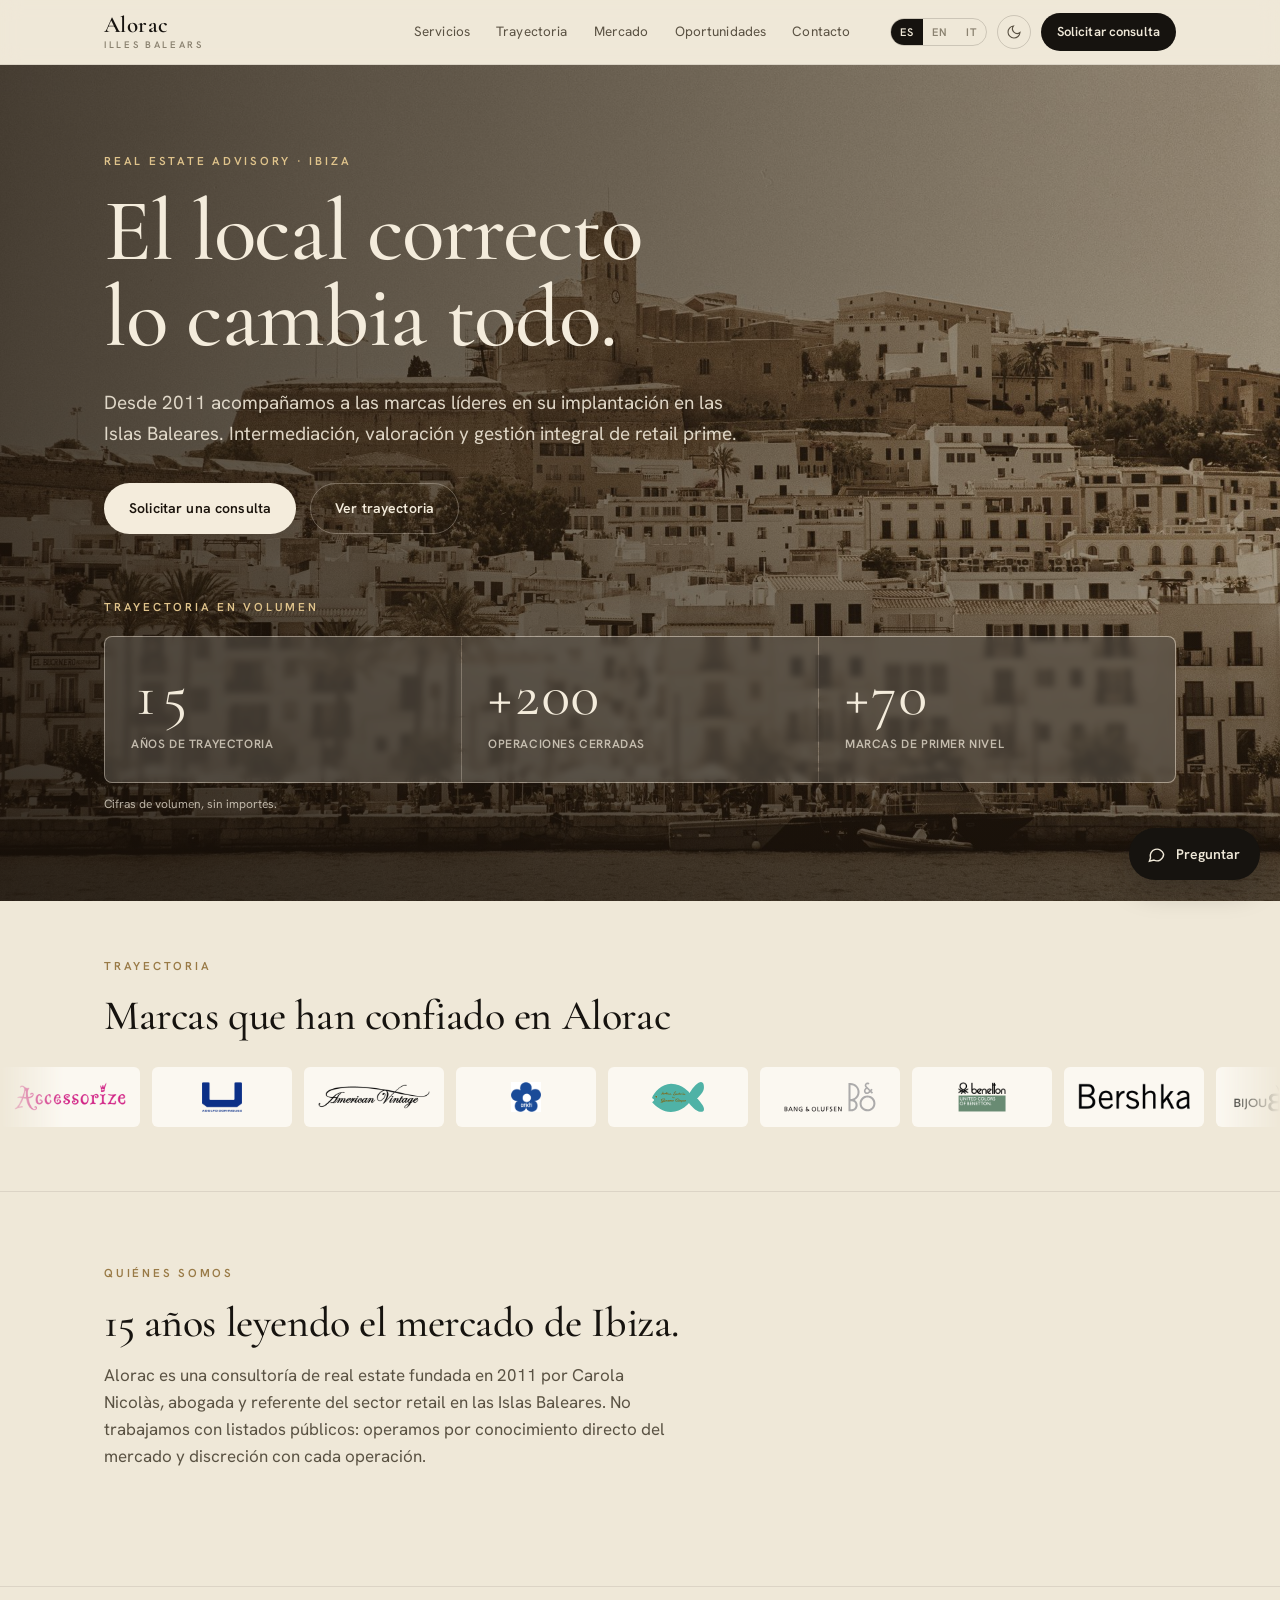
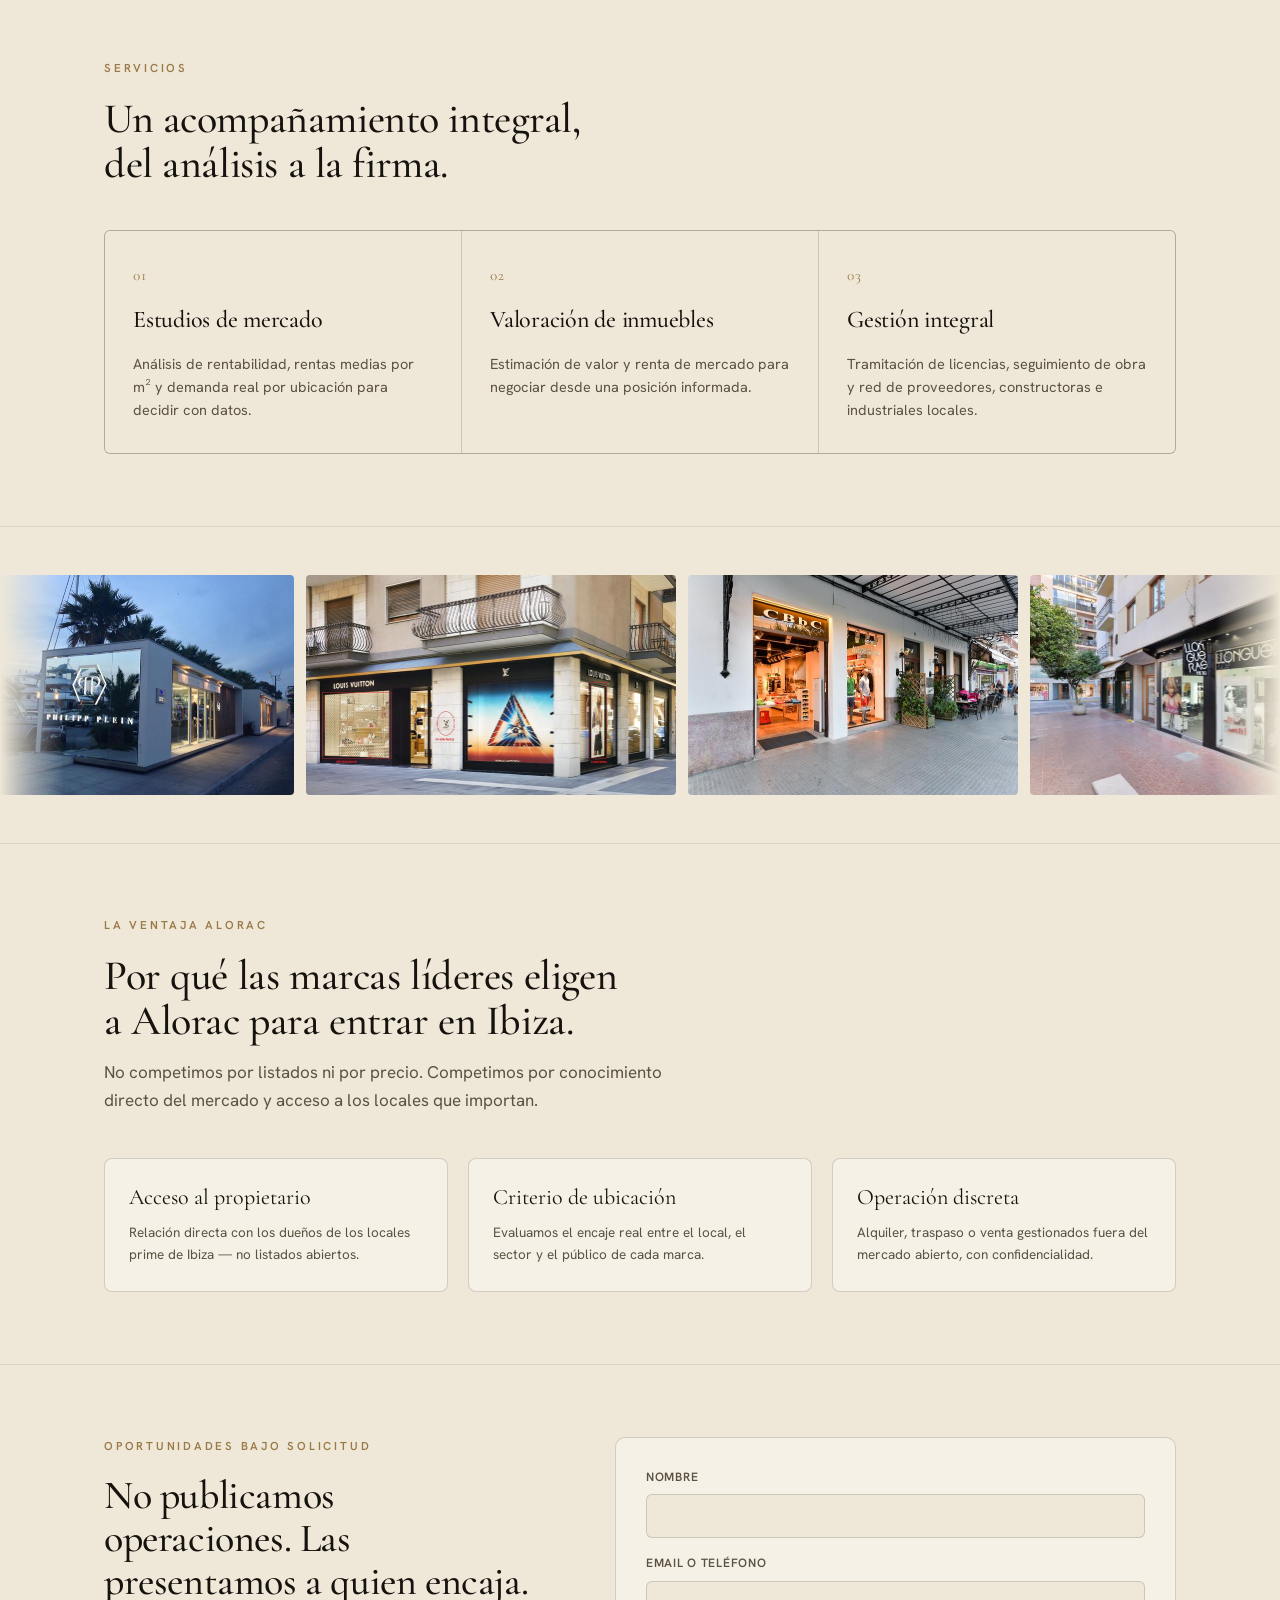
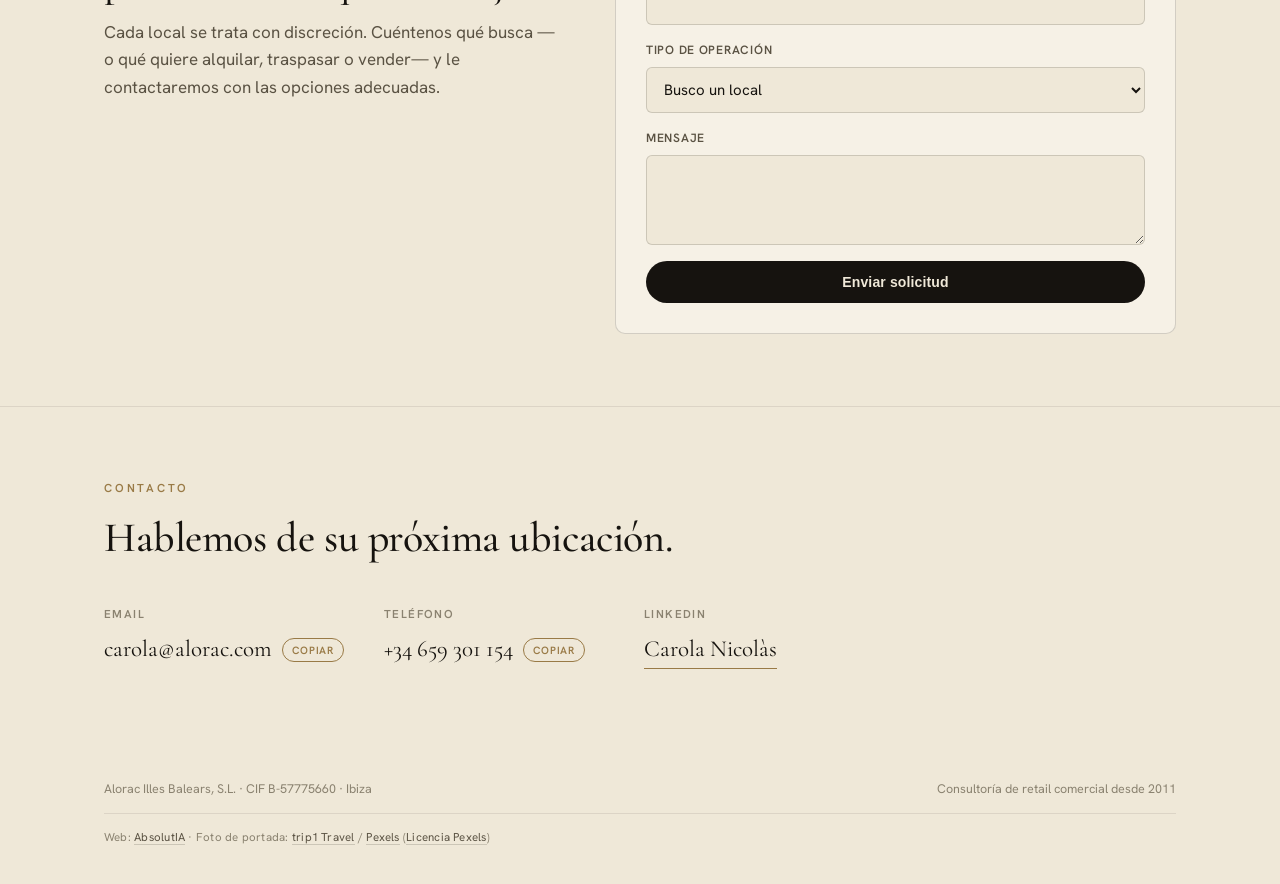
==== commit 632c76bc: "Preview: italiano, titulares nuevos, marcas arriba Co-Authored-By: Claude Opus 5.5 <noreply@anthropi" ====
--- a/index.html
+++ b/index.html
@@ -185,7 +185,7 @@
   /* logo de color muy claro (Melé Beach): sobre el chip claro no contrasta; celda oscura en vez de recolorear el logo */
   .brandwall li.soft{background:#3B342A;box-shadow:inset 0 0 0 1px rgba(22,19,15,.12)}
   .brandwall img{display:block;width:100%;height:100%;max-height:30px;object-fit:contain}
-  .marquee.photos{margin-top:14px}
+  .band-photos{padding-block:48px;border-bottom:1px solid var(--line-2)}
   .photostrip li{flex:0 0 auto}
   .photostrip img{display:block;height:220px;width:auto;max-width:none;border-radius:4px}
   @media (max-width:600px){.brandwall li{width:112px;height:52px;padding:8px 10px}.photostrip img{height:160px}}
@@ -280,7 +280,7 @@
       <div class="lang" role="group" aria-label="Idioma">
         <button data-lang="es" aria-pressed="true">ES</button>
         <button data-lang="en" aria-pressed="false">EN</button>
-        <button data-lang="de" aria-pressed="false">DE</button>
+        <button data-lang="it" aria-pressed="false">IT</button>
       </div>
       <button class="icobtn" id="theme" aria-label="Tema">
         <svg width="16" height="16" viewBox="0 0 24 24" fill="none" stroke="currentColor" stroke-width="1.7"><path d="M21 12.8A9 9 0 1 1 11.2 3a7 7 0 0 0 9.8 9.8z"/></svg>
@@ -296,7 +296,7 @@
     <div class="hero-grid">
       <div>
         <p class="eyebrow" data-i18n="hero.eyebrow">Real estate advisory · Ibiza</p>
-        <h1 data-i18n="hero.title">El asesor de referencia en locales comerciales de Ibiza.</h1>
+        <h1 data-i18n="hero.title">El local correcto lo cambia todo.</h1>
         <p class="lede" data-i18n="hero.sub">Desde 2011 acompañamos a las marcas líderes en su implantación en las Islas Baleares. Intermediación, valoración y gestión integral de retail prime.</p>
         <div class="hero-cta">
           <a class="btn btn-primary" href="#oportunidades" data-i18n="hero.cta1">Solicitar una consulta</a>
@@ -325,153 +325,192 @@
     </div>
     <div class="marquee" aria-label="Marcas">
       <ul class="marquee-track brandwall" style="--dur:260s">
-      <li><img src="assets/muro/accessorize.png" alt="Accessorize" loading="lazy"></li>
-      <li><img src="assets/muro/adolfo-dominguez.png" alt="Adolfo Domínguez" loading="lazy"></li>
-      <li><img src="assets/muro/american-vintage.png" alt="American Vintage" loading="lazy"></li>
-      <li><img src="assets/muro/amichi.png" alt="Amichi" loading="lazy"></li>
-      <li><img src="assets/muro/antica-sartoria.svg" alt="Antica Sartoria" loading="lazy"></li>
-      <li><img src="assets/muro/bang-olufsen.svg" alt="Bang &amp; Olufsen" loading="lazy"></li>
-      <li><img src="assets/muro/benetton.png" alt="Benetton" loading="lazy"></li>
-      <li><img src="assets/muro/bershka.png" alt="Bershka" loading="lazy"></li>
-      <li><img src="assets/muro/bijou-brigitte.png" alt="Bijou Brigitte" loading="lazy"></li>
-      <li><img src="assets/muro/bottega-veneta.png" alt="Bottega Veneta" loading="lazy"></li>
-      <li><img src="assets/muro/calma-house.png" alt="Calma House" loading="lazy"></li>
-      <li><img src="assets/muro/calzedonia.png" alt="Calzedonia" loading="lazy"></li>
-      <li><img src="assets/muro/carpisa.png" alt="Carpisa" loading="lazy"></li>
-      <li><img src="assets/muro/cbbbc-ibiza.png" alt="CBbC Ibiza" loading="lazy"></li>
-      <li><img src="assets/muro/charo-ruiz.svg" alt="Charo Ruiz" loading="lazy"></li>
-      <li><img src="assets/muro/claire-luise.png" alt="Claire Luise" loading="lazy"></li>
-      <li><img src="assets/muro/claires.png" alt="Claire's" loading="lazy"></li>
-      <li><img src="assets/muro/decimas.png" alt="Décimas" loading="lazy"></li>
-      <li><img src="assets/muro/desigual.png" alt="Desigual" loading="lazy"></li>
-      <li><img src="assets/muro/dipinca.png" alt="Dipinca" loading="lazy"></li>
-      <li><img src="assets/muro/dolce-gabbana.svg" alt="Dolce &amp; Gabbana" loading="lazy"></li>
-      <li><img src="assets/muro/double-agent.png" alt="Double Agent" loading="lazy"></li>
-      <li><img src="assets/muro/druni.svg" alt="Druni" loading="lazy"></li>
-      <li><img src="assets/muro/etam.svg" alt="Etam" loading="lazy"></li>
-      <li><img src="assets/muro/fc-barcelona.png" alt="FC Barcelona" loading="lazy"></li>
-      <li><img src="assets/muro/fringomania.png" alt="Fringomania" loading="lazy"></li>
-      <li><img src="assets/muro/gerry.png" alt="Gerry St. Tropez" loading="lazy"></li>
-      <li><img src="assets/muro/gucci.png" alt="Gucci" loading="lazy"></li>
-      <li><img src="assets/muro/guess-jeans.png" alt="GUESS" loading="lazy"></li>
-      <li><img src="assets/muro/harley-davidson.png" alt="Harley-Davidson" loading="lazy"></li>
-      <li><img src="assets/muro/havaianas.svg" alt="Havaianas" loading="lazy"></li>
-      <li><img src="assets/muro/intimissimi.png" alt="Intimissimi" loading="lazy"></li>
-      <li><img src="assets/muro/intimissimi-uomo.png" alt="Intimissimi Uomo" loading="lazy"></li>
-      <li><img src="assets/muro/jack-n-jones.png" alt="Jack & Jones" loading="lazy"></li>
-      <li><img src="assets/muro/kiko.png" alt="KIKO Milano" loading="lazy"></li>
-      <li><img src="assets/muro/koala-bay.png" alt="Koala Bay" loading="lazy"></li>
-      <li><img src="assets/muro/l-occitane.png" alt="L'Occitane" loading="lazy"></li>
-      <li><img src="assets/muro/leonce.png" alt="Leonce" loading="lazy"></li>
-      <li><img src="assets/muro/levis.svg" alt="Levi's" loading="lazy"></li>
-      <li><img src="assets/muro/llongueras.png" alt="Llongueras" loading="lazy"></li>
-      <li><img src="assets/muro/louis-vuitton.png" alt="Louis Vuitton" loading="lazy"></li>
-      <li><img src="assets/muro/mac.png" alt="MAC" loading="lazy"></li>
-      <li><img src="assets/muro/macson.png" alt="Macson" loading="lazy"></li>
-      <li><img src="assets/muro/maje.svg" alt="Maje" loading="lazy"></li>
-      <li><img src="assets/muro/massimo-dutti.svg" alt="Massimo Dutti" loading="lazy"></li>
-      <li><img src="assets/muro/mc2-saint-barth.png" alt="MC2 Saint Barth" loading="lazy"></li>
-      <li class="soft"><img src="assets/muro/mele-beach.png" alt="Melé Beach" loading="lazy"></li>
-      <li><img src="assets/muro/misako.png" alt="Misako" loading="lazy"></li>
-      <li><img src="assets/muro/napapijri.png" alt="Napapijri" loading="lazy"></li>
-      <li><img src="assets/muro/nespresso.png" alt="Nespresso" loading="lazy"></li>
-      <li><img src="assets/muro/nort-beachwear.png" alt="Nort Beachwear" loading="lazy"></li>
-      <li><img src="assets/muro/nude-project.svg" alt="Nude Project" loading="lazy"></li>
-      <li><img src="assets/muro/oui-c-moi.png" alt="Oui c'moi" loading="lazy"></li>
-      <li><img src="assets/muro/oysho.png" alt="Oysho" loading="lazy"></li>
-      <li><img src="assets/muro/philipp-plein.png" alt="Philipp Plein" loading="lazy"></li>
-      <li><img src="assets/muro/primor.png" alt="Primor" loading="lazy"></li>
-      <li><img src="assets/muro/pull-n-bear.png" alt="Pull&Bear" loading="lazy"></li>
-      <li><img src="assets/muro/sandro.svg" alt="Sandro" loading="lazy"></li>
-      <li><img src="assets/muro/sephora.png" alt="Sephora" loading="lazy"></li>
-      <li><img src="assets/muro/shana.png" alt="Shana" loading="lazy"></li>
-      <li><img src="assets/muro/stella-mccartney.png" alt="Stella McCartney" loading="lazy"></li>
-      <li><img src="assets/muro/sundek.png" alt="Sundek" loading="lazy"></li>
-      <li><img src="assets/muro/superdry.png" alt="Superdry" loading="lazy"></li>
-      <li><img src="assets/muro/tezenis.png" alt="Tezenis" loading="lazy"></li>
-      <li><img src="assets/muro/the-body-shop.png" alt="The Body Shop" loading="lazy"></li>
-      <li><img src="assets/muro/viandas.png" alt="Viandas" loading="lazy"></li>
-      <li><img src="assets/muro/vilebrenquin.png" alt="Vilebrequin" loading="lazy"></li>
-      <li><img src="assets/muro/virginia-vald.png" alt="Virginia Vald" loading="lazy"></li>
-      <li><img src="assets/muro/yamaday.png" alt="Yamamay" loading="lazy"></li>
-      <li><img src="assets/muro/yves-rocher.png" alt="Yves Rocher" loading="lazy"></li>
-      <li><img src="assets/muro/zadig-voltaire.svg" alt="Zadig &amp; Voltaire" loading="lazy"></li>
-      <li><img src="assets/muro/zimmermann.svg" alt="Zimmermann" loading="lazy"></li>
-      <li aria-hidden="true"><img src="assets/muro/accessorize.png" alt="" loading="lazy"></li>
-      <li aria-hidden="true"><img src="assets/muro/adolfo-dominguez.png" alt="" loading="lazy"></li>
-      <li aria-hidden="true"><img src="assets/muro/american-vintage.png" alt="" loading="lazy"></li>
-      <li aria-hidden="true"><img src="assets/muro/amichi.png" alt="" loading="lazy"></li>
-      <li aria-hidden="true"><img src="assets/muro/antica-sartoria.svg" alt="" loading="lazy"></li>
-      <li aria-hidden="true"><img src="assets/muro/bang-olufsen.svg" alt="" loading="lazy"></li>
-      <li aria-hidden="true"><img src="assets/muro/benetton.png" alt="" loading="lazy"></li>
-      <li aria-hidden="true"><img src="assets/muro/bershka.png" alt="" loading="lazy"></li>
-      <li aria-hidden="true"><img src="assets/muro/bijou-brigitte.png" alt="" loading="lazy"></li>
-      <li aria-hidden="true"><img src="assets/muro/bottega-veneta.png" alt="" loading="lazy"></li>
-      <li aria-hidden="true"><img src="assets/muro/calma-house.png" alt="" loading="lazy"></li>
-      <li aria-hidden="true"><img src="assets/muro/calzedonia.png" alt="" loading="lazy"></li>
-      <li aria-hidden="true"><img src="assets/muro/carpisa.png" alt="" loading="lazy"></li>
-      <li aria-hidden="true"><img src="assets/muro/cbbbc-ibiza.png" alt="" loading="lazy"></li>
-      <li aria-hidden="true"><img src="assets/muro/charo-ruiz.svg" alt="" loading="lazy"></li>
-      <li aria-hidden="true"><img src="assets/muro/claire-luise.png" alt="" loading="lazy"></li>
-      <li aria-hidden="true"><img src="assets/muro/claires.png" alt="" loading="lazy"></li>
-      <li aria-hidden="true"><img src="assets/muro/decimas.png" alt="" loading="lazy"></li>
-      <li aria-hidden="true"><img src="assets/muro/desigual.png" alt="" loading="lazy"></li>
-      <li aria-hidden="true"><img src="assets/muro/dipinca.png" alt="" loading="lazy"></li>
-      <li aria-hidden="true"><img src="assets/muro/dolce-gabbana.svg" alt="" loading="lazy"></li>
-      <li aria-hidden="true"><img src="assets/muro/double-agent.png" alt="" loading="lazy"></li>
-      <li aria-hidden="true"><img src="assets/muro/druni.svg" alt="" loading="lazy"></li>
-      <li aria-hidden="true"><img src="assets/muro/etam.svg" alt="" loading="lazy"></li>
-      <li aria-hidden="true"><img src="assets/muro/fc-barcelona.png" alt="" loading="lazy"></li>
-      <li aria-hidden="true"><img src="assets/muro/fringomania.png" alt="" loading="lazy"></li>
-      <li aria-hidden="true"><img src="assets/muro/gerry.png" alt="" loading="lazy"></li>
-      <li aria-hidden="true"><img src="assets/muro/gucci.png" alt="" loading="lazy"></li>
-      <li aria-hidden="true"><img src="assets/muro/guess-jeans.png" alt="" loading="lazy"></li>
-      <li aria-hidden="true"><img src="assets/muro/harley-davidson.png" alt="" loading="lazy"></li>
-      <li aria-hidden="true"><img src="assets/muro/havaianas.svg" alt="" loading="lazy"></li>
-      <li aria-hidden="true"><img src="assets/muro/intimissimi.png" alt="" loading="lazy"></li>
-      <li aria-hidden="true"><img src="assets/muro/intimissimi-uomo.png" alt="" loading="lazy"></li>
-      <li aria-hidden="true"><img src="assets/muro/jack-n-jones.png" alt="" loading="lazy"></li>
-      <li aria-hidden="true"><img src="assets/muro/kiko.png" alt="" loading="lazy"></li>
-      <li aria-hidden="true"><img src="assets/muro/koala-bay.png" alt="" loading="lazy"></li>
-      <li aria-hidden="true"><img src="assets/muro/l-occitane.png" alt="" loading="lazy"></li>
-      <li aria-hidden="true"><img src="assets/muro/leonce.png" alt="" loading="lazy"></li>
-      <li aria-hidden="true"><img src="assets/muro/levis.svg" alt="" loading="lazy"></li>
-      <li aria-hidden="true"><img src="assets/muro/llongueras.png" alt="" loading="lazy"></li>
-      <li aria-hidden="true"><img src="assets/muro/louis-vuitton.png" alt="" loading="lazy"></li>
-      <li aria-hidden="true"><img src="assets/muro/mac.png" alt="" loading="lazy"></li>
-      <li aria-hidden="true"><img src="assets/muro/macson.png" alt="" loading="lazy"></li>
-      <li aria-hidden="true"><img src="assets/muro/maje.svg" alt="" loading="lazy"></li>
-      <li aria-hidden="true"><img src="assets/muro/massimo-dutti.svg" alt="" loading="lazy"></li>
-      <li aria-hidden="true"><img src="assets/muro/mc2-saint-barth.png" alt="" loading="lazy"></li>
-      <li class="soft" aria-hidden="true"><img src="assets/muro/mele-beach.png" alt="" loading="lazy"></li>
-      <li aria-hidden="true"><img src="assets/muro/misako.png" alt="" loading="lazy"></li>
-      <li aria-hidden="true"><img src="assets/muro/napapijri.png" alt="" loading="lazy"></li>
-      <li aria-hidden="true"><img src="assets/muro/nespresso.png" alt="" loading="lazy"></li>
-      <li aria-hidden="true"><img src="assets/muro/nort-beachwear.png" alt="" loading="lazy"></li>
-      <li aria-hidden="true"><img src="assets/muro/nude-project.svg" alt="" loading="lazy"></li>
-      <li aria-hidden="true"><img src="assets/muro/oui-c-moi.png" alt="" loading="lazy"></li>
-      <li aria-hidden="true"><img src="assets/muro/oysho.png" alt="" loading="lazy"></li>
-      <li aria-hidden="true"><img src="assets/muro/philipp-plein.png" alt="" loading="lazy"></li>
-      <li aria-hidden="true"><img src="assets/muro/primor.png" alt="" loading="lazy"></li>
-      <li aria-hidden="true"><img src="assets/muro/pull-n-bear.png" alt="" loading="lazy"></li>
-      <li aria-hidden="true"><img src="assets/muro/sandro.svg" alt="" loading="lazy"></li>
-      <li aria-hidden="true"><img src="assets/muro/sephora.png" alt="" loading="lazy"></li>
-      <li aria-hidden="true"><img src="assets/muro/shana.png" alt="" loading="lazy"></li>
-      <li aria-hidden="true"><img src="assets/muro/stella-mccartney.png" alt="" loading="lazy"></li>
-      <li aria-hidden="true"><img src="assets/muro/sundek.png" alt="" loading="lazy"></li>
-      <li aria-hidden="true"><img src="assets/muro/superdry.png" alt="" loading="lazy"></li>
-      <li aria-hidden="true"><img src="assets/muro/tezenis.png" alt="" loading="lazy"></li>
-      <li aria-hidden="true"><img src="assets/muro/the-body-shop.png" alt="" loading="lazy"></li>
-      <li aria-hidden="true"><img src="assets/muro/viandas.png" alt="" loading="lazy"></li>
-      <li aria-hidden="true"><img src="assets/muro/vilebrenquin.png" alt="" loading="lazy"></li>
-      <li aria-hidden="true"><img src="assets/muro/virginia-vald.png" alt="" loading="lazy"></li>
-      <li aria-hidden="true"><img src="assets/muro/yamaday.png" alt="" loading="lazy"></li>
-      <li aria-hidden="true"><img src="assets/muro/yves-rocher.png" alt="" loading="lazy"></li>
-      <li aria-hidden="true"><img src="assets/muro/zadig-voltaire.svg" alt="" loading="lazy"></li>
-      <li aria-hidden="true"><img src="assets/muro/zimmermann.svg" alt="" loading="lazy"></li>
+      <li><img src="assets/muro/accessorize.png" alt="Accessorize"></li>
+      <li><img src="assets/muro/adolfo-dominguez.png" alt="Adolfo Domínguez"></li>
+      <li><img src="assets/muro/american-vintage.png" alt="American Vintage"></li>
+      <li><img src="assets/muro/amichi.png" alt="Amichi"></li>
+      <li><img src="assets/muro/antica-sartoria.svg" alt="Antica Sartoria"></li>
+      <li><img src="assets/muro/bang-olufsen.svg" alt="Bang &amp; Olufsen"></li>
+      <li><img src="assets/muro/benetton.png" alt="Benetton"></li>
+      <li><img src="assets/muro/bershka.png" alt="Bershka"></li>
+      <li><img src="assets/muro/bijou-brigitte.png" alt="Bijou Brigitte"></li>
+      <li><img src="assets/muro/bottega-veneta.png" alt="Bottega Veneta"></li>
+      <li><img src="assets/muro/calma-house.png" alt="Calma House"></li>
+      <li><img src="assets/muro/calzedonia.png" alt="Calzedonia"></li>
+      <li><img src="assets/muro/carpisa.png" alt="Carpisa"></li>
+      <li><img src="assets/muro/cbbbc-ibiza.png" alt="CBbC Ibiza"></li>
+      <li><img src="assets/muro/charo-ruiz.svg" alt="Charo Ruiz"></li>
+      <li><img src="assets/muro/claire-luise.png" alt="Claire Luise"></li>
+      <li><img src="assets/muro/claires.png" alt="Claire's"></li>
+      <li><img src="assets/muro/decimas.png" alt="Décimas"></li>
+      <li><img src="assets/muro/desigual.png" alt="Desigual"></li>
+      <li><img src="assets/muro/dipinca.png" alt="Dipinca"></li>
+      <li><img src="assets/muro/dolce-gabbana.svg" alt="Dolce &amp; Gabbana"></li>
+      <li><img src="assets/muro/double-agent.png" alt="Double Agent"></li>
+      <li><img src="assets/muro/druni.svg" alt="Druni"></li>
+      <li><img src="assets/muro/etam.svg" alt="Etam"></li>
+      <li><img src="assets/muro/fc-barcelona.png" alt="FC Barcelona"></li>
+      <li><img src="assets/muro/fringomania.png" alt="Fringomania"></li>
+      <li><img src="assets/muro/gerry.png" alt="Gerry St. Tropez"></li>
+      <li><img src="assets/muro/gucci.png" alt="Gucci"></li>
+      <li><img src="assets/muro/guess-jeans.png" alt="GUESS"></li>
+      <li><img src="assets/muro/harley-davidson.png" alt="Harley-Davidson"></li>
+      <li><img src="assets/muro/havaianas.svg" alt="Havaianas"></li>
+      <li><img src="assets/muro/intimissimi.png" alt="Intimissimi"></li>
+      <li><img src="assets/muro/intimissimi-uomo.png" alt="Intimissimi Uomo"></li>
+      <li><img src="assets/muro/jack-n-jones.png" alt="Jack & Jones"></li>
+      <li><img src="assets/muro/kiko.png" alt="KIKO Milano"></li>
+      <li><img src="assets/muro/koala-bay.png" alt="Koala Bay"></li>
+      <li><img src="assets/muro/l-occitane.png" alt="L'Occitane"></li>
+      <li><img src="assets/muro/leonce.png" alt="Leonce"></li>
+      <li><img src="assets/muro/levis.svg" alt="Levi's"></li>
+      <li><img src="assets/muro/llongueras.png" alt="Llongueras"></li>
+      <li><img src="assets/muro/louis-vuitton.png" alt="Louis Vuitton"></li>
+      <li><img src="assets/muro/mac.png" alt="MAC"></li>
+      <li><img src="assets/muro/macson.png" alt="Macson"></li>
+      <li><img src="assets/muro/maje.svg" alt="Maje"></li>
+      <li><img src="assets/muro/massimo-dutti.svg" alt="Massimo Dutti"></li>
+      <li><img src="assets/muro/mc2-saint-barth.png" alt="MC2 Saint Barth"></li>
+      <li class="soft"><img src="assets/muro/mele-beach.png" alt="Melé Beach"></li>
+      <li><img src="assets/muro/misako.png" alt="Misako"></li>
+      <li><img src="assets/muro/napapijri.png" alt="Napapijri"></li>
+      <li><img src="assets/muro/nespresso.png" alt="Nespresso"></li>
+      <li><img src="assets/muro/nort-beachwear.png" alt="Nort Beachwear"></li>
+      <li><img src="assets/muro/nude-project.svg" alt="Nude Project"></li>
+      <li><img src="assets/muro/oui-c-moi.png" alt="Oui c'moi"></li>
+      <li><img src="assets/muro/oysho.png" alt="Oysho"></li>
+      <li><img src="assets/muro/philipp-plein.png" alt="Philipp Plein"></li>
+      <li><img src="assets/muro/primor.png" alt="Primor"></li>
+      <li><img src="assets/muro/pull-n-bear.png" alt="Pull&Bear"></li>
+      <li><img src="assets/muro/sandro.svg" alt="Sandro"></li>
+      <li><img src="assets/muro/sephora.png" alt="Sephora"></li>
+      <li><img src="assets/muro/shana.png" alt="Shana"></li>
+      <li><img src="assets/muro/stella-mccartney.png" alt="Stella McCartney"></li>
+      <li><img src="assets/muro/sundek.png" alt="Sundek"></li>
+      <li><img src="assets/muro/superdry.png" alt="Superdry"></li>
+      <li><img src="assets/muro/tezenis.png" alt="Tezenis"></li>
+      <li><img src="assets/muro/the-body-shop.png" alt="The Body Shop"></li>
+      <li><img src="assets/muro/viandas.png" alt="Viandas"></li>
+      <li><img src="assets/muro/vilebrenquin.png" alt="Vilebrequin"></li>
+      <li><img src="assets/muro/virginia-vald.png" alt="Virginia Vald"></li>
+      <li><img src="assets/muro/yamaday.png" alt="Yamamay"></li>
+      <li><img src="assets/muro/yves-rocher.png" alt="Yves Rocher"></li>
+      <li><img src="assets/muro/zadig-voltaire.svg" alt="Zadig &amp; Voltaire"></li>
+      <li><img src="assets/muro/zimmermann.svg" alt="Zimmermann"></li>
+      <li aria-hidden="true"><img src="assets/muro/accessorize.png" alt=""></li>
+      <li aria-hidden="true"><img src="assets/muro/adolfo-dominguez.png" alt=""></li>
+      <li aria-hidden="true"><img src="assets/muro/american-vintage.png" alt=""></li>
+      <li aria-hidden="true"><img src="assets/muro/amichi.png" alt=""></li>
+      <li aria-hidden="true"><img src="assets/muro/antica-sartoria.svg" alt=""></li>
+      <li aria-hidden="true"><img src="assets/muro/bang-olufsen.svg" alt=""></li>
+      <li aria-hidden="true"><img src="assets/muro/benetton.png" alt=""></li>
+      <li aria-hidden="true"><img src="assets/muro/bershka.png" alt=""></li>
+      <li aria-hidden="true"><img src="assets/muro/bijou-brigitte.png" alt=""></li>
+      <li aria-hidden="true"><img src="assets/muro/bottega-veneta.png" alt=""></li>
+      <li aria-hidden="true"><img src="assets/muro/calma-house.png" alt=""></li>
+      <li aria-hidden="true"><img src="assets/muro/calzedonia.png" alt=""></li>
+      <li aria-hidden="true"><img src="assets/muro/carpisa.png" alt=""></li>
+      <li aria-hidden="true"><img src="assets/muro/cbbbc-ibiza.png" alt=""></li>
+      <li aria-hidden="true"><img src="assets/muro/charo-ruiz.svg" alt=""></li>
+      <li aria-hidden="true"><img src="assets/muro/claire-luise.png" alt=""></li>
+      <li aria-hidden="true"><img src="assets/muro/claires.png" alt=""></li>
+      <li aria-hidden="true"><img src="assets/muro/decimas.png" alt=""></li>
+      <li aria-hidden="true"><img src="assets/muro/desigual.png" alt=""></li>
+      <li aria-hidden="true"><img src="assets/muro/dipinca.png" alt=""></li>
+      <li aria-hidden="true"><img src="assets/muro/dolce-gabbana.svg" alt=""></li>
+      <li aria-hidden="true"><img src="assets/muro/double-agent.png" alt=""></li>
+      <li aria-hidden="true"><img src="assets/muro/druni.svg" alt=""></li>
+      <li aria-hidden="true"><img src="assets/muro/etam.svg" alt=""></li>
+      <li aria-hidden="true"><img src="assets/muro/fc-barcelona.png" alt=""></li>
+      <li aria-hidden="true"><img src="assets/muro/fringomania.png" alt=""></li>
+      <li aria-hidden="true"><img src="assets/muro/gerry.png" alt=""></li>
+      <li aria-hidden="true"><img src="assets/muro/gucci.png" alt=""></li>
+      <li aria-hidden="true"><img src="assets/muro/guess-jeans.png" alt=""></li>
+      <li aria-hidden="true"><img src="assets/muro/harley-davidson.png" alt=""></li>
+      <li aria-hidden="true"><img src="assets/muro/havaianas.svg" alt=""></li>
+      <li aria-hidden="true"><img src="assets/muro/intimissimi.png" alt=""></li>
+      <li aria-hidden="true"><img src="assets/muro/intimissimi-uomo.png" alt=""></li>
+      <li aria-hidden="true"><img src="assets/muro/jack-n-jones.png" alt=""></li>
+      <li aria-hidden="true"><img src="assets/muro/kiko.png" alt=""></li>
+      <li aria-hidden="true"><img src="assets/muro/koala-bay.png" alt=""></li>
+      <li aria-hidden="true"><img src="assets/muro/l-occitane.png" alt=""></li>
+      <li aria-hidden="true"><img src="assets/muro/leonce.png" alt=""></li>
+      <li aria-hidden="true"><img src="assets/muro/levis.svg" alt=""></li>
+      <li aria-hidden="true"><img src="assets/muro/llongueras.png" alt=""></li>
+      <li aria-hidden="true"><img src="assets/muro/louis-vuitton.png" alt=""></li>
+      <li aria-hidden="true"><img src="assets/muro/mac.png" alt=""></li>
+      <li aria-hidden="true"><img src="assets/muro/macson.png" alt=""></li>
+      <li aria-hidden="true"><img src="assets/muro/maje.svg" alt=""></li>
+      <li aria-hidden="true"><img src="assets/muro/massimo-dutti.svg" alt=""></li>
+      <li aria-hidden="true"><img src="assets/muro/mc2-saint-barth.png" alt=""></li>
+      <li class="soft" aria-hidden="true"><img src="assets/muro/mele-beach.png" alt=""></li>
+      <li aria-hidden="true"><img src="assets/muro/misako.png" alt=""></li>
+      <li aria-hidden="true"><img src="assets/muro/napapijri.png" alt=""></li>
+      <li aria-hidden="true"><img src="assets/muro/nespresso.png" alt=""></li>
+      <li aria-hidden="true"><img src="assets/muro/nort-beachwear.png" alt=""></li>
+      <li aria-hidden="true"><img src="assets/muro/nude-project.svg" alt=""></li>
+      <li aria-hidden="true"><img src="assets/muro/oui-c-moi.png" alt=""></li>
+      <li aria-hidden="true"><img src="assets/muro/oysho.png" alt=""></li>
+      <li aria-hidden="true"><img src="assets/muro/philipp-plein.png" alt=""></li>
+      <li aria-hidden="true"><img src="assets/muro/primor.png" alt=""></li>
+      <li aria-hidden="true"><img src="assets/muro/pull-n-bear.png" alt=""></li>
+      <li aria-hidden="true"><img src="assets/muro/sandro.svg" alt=""></li>
+      <li aria-hidden="true"><img src="assets/muro/sephora.png" alt=""></li>
+      <li aria-hidden="true"><img src="assets/muro/shana.png" alt=""></li>
+      <li aria-hidden="true"><img src="assets/muro/stella-mccartney.png" alt=""></li>
+      <li aria-hidden="true"><img src="assets/muro/sundek.png" alt=""></li>
+      <li aria-hidden="true"><img src="assets/muro/superdry.png" alt=""></li>
+      <li aria-hidden="true"><img src="assets/muro/tezenis.png" alt=""></li>
+      <li aria-hidden="true"><img src="assets/muro/the-body-shop.png" alt=""></li>
+      <li aria-hidden="true"><img src="assets/muro/viandas.png" alt=""></li>
+      <li aria-hidden="true"><img src="assets/muro/vilebrenquin.png" alt=""></li>
+      <li aria-hidden="true"><img src="assets/muro/virginia-vald.png" alt=""></li>
+      <li aria-hidden="true"><img src="assets/muro/yamaday.png" alt=""></li>
+      <li aria-hidden="true"><img src="assets/muro/yves-rocher.png" alt=""></li>
+      <li aria-hidden="true"><img src="assets/muro/zadig-voltaire.svg" alt=""></li>
+      <li aria-hidden="true"><img src="assets/muro/zimmermann.svg" alt=""></li>
       </ul>
     </div>
-    <div class="marquee photos" aria-label="Locales">
+  </section>
+
+  <section id="quienes">
+    <div class="wrap">
+      <div class="sec-head">
+        <p class="eyebrow" data-i18n="about.eyebrow">Quiénes somos</p>
+        <h2 data-i18n="about.title">15 años leyendo el mercado de Ibiza.</h2>
+        <p class="lede" data-i18n="about.body">Alorac es una consultoría de real estate fundada en 2011 por Carola Nicolàs, abogada y referente del sector retail en las Islas Baleares. No trabajamos con listados públicos: operamos por conocimiento directo del mercado y discreción con cada operación.</p>
+      </div>
+    </div>
+  </section>
+
+  <section id="servicios">
+    <div class="wrap">
+      <div class="sec-head">
+        <p class="eyebrow" data-i18n="serv.eyebrow">Servicios</p>
+        <h2 data-i18n="serv.title">Un acompañamiento integral, del análisis a la firma.</h2>
+      </div>
+      <div class="pillars">
+        <div class="pillar">
+          <div class="pn">01</div>
+          <h3 data-i18n="serv.1t">Estudios de mercado</h3>
+          <p data-i18n="serv.1b">Análisis de rentabilidad, rentas medias por m² y demanda real por ubicación para decidir con datos.</p>
+        </div>
+        <div class="pillar">
+          <div class="pn">02</div>
+          <h3 data-i18n="serv.2t">Valoración de inmuebles</h3>
+          <p data-i18n="serv.2b">Estimación de valor y renta de mercado para negociar desde una posición informada.</p>
+        </div>
+        <div class="pillar">
+          <div class="pn">03</div>
+          <h3 data-i18n="serv.3t">Gestión integral</h3>
+          <p data-i18n="serv.3b">Tramitación de licencias, seguimiento de obra y red de proveedores, constructoras e industriales locales.</p>
+        </div>
+      </div>
+    </div>
+  </section>
+
+  <div class="band-photos">
+    <div class="marquee photos" style="margin-top:0" aria-label="Locales">
       <ul class="marquee-track photostrip" style="--dur:120s">
       <li><img src="assets/locales/philipp-plein.jpg" alt="Philipp Plein, Marina Ibiza" width="587" height="440" loading="lazy"></li>
       <li><img src="assets/locales/louis-vuitton.jpg" alt="Louis Vuitton, Ibiza" width="741" height="440" loading="lazy"></li>
@@ -503,43 +542,7 @@
       <li aria-hidden="true"><img src="assets/locales/calma-house.jpg" alt="" width="587" height="440" loading="lazy"></li>
       </ul>
     </div>
-  </section>
-
-  <section id="quienes">
-    <div class="wrap">
-      <div class="sec-head">
-        <p class="eyebrow" data-i18n="about.eyebrow">Quiénes somos</p>
-        <h2 data-i18n="about.title">Conocemos cada local de Ibiza: quién es el propietario, quién el inquilino y qué potencial comercial tiene.</h2>
-        <p class="lede" data-i18n="about.body">Alorac es una consultoría de real estate fundada en 2011 por Carola Nicolàs, abogada y referente del sector retail en las Islas Baleares. No trabajamos con listados públicos: operamos por conocimiento directo del mercado y discreción con cada operación.</p>
-      </div>
-    </div>
-  </section>
-
-  <section id="servicios">
-    <div class="wrap">
-      <div class="sec-head">
-        <p class="eyebrow" data-i18n="serv.eyebrow">Servicios</p>
-        <h2 data-i18n="serv.title">Un acompañamiento integral, del análisis a la firma.</h2>
-      </div>
-      <div class="pillars">
-        <div class="pillar">
-          <div class="pn">01</div>
-          <h3 data-i18n="serv.1t">Estudios de mercado</h3>
-          <p data-i18n="serv.1b">Análisis de rentabilidad, rentas medias por m² y demanda real por ubicación para decidir con datos.</p>
-        </div>
-        <div class="pillar">
-          <div class="pn">02</div>
-          <h3 data-i18n="serv.2t">Valoración de inmuebles</h3>
-          <p data-i18n="serv.2b">Estimación de valor y renta de mercado para negociar desde una posición informada.</p>
-        </div>
-        <div class="pillar">
-          <div class="pn">03</div>
-          <h3 data-i18n="serv.3t">Gestión integral</h3>
-          <p data-i18n="serv.3b">Tramitación de licencias, seguimiento de obra y red de proveedores, constructoras e industriales locales.</p>
-        </div>
-      </div>
-    </div>
-  </section>
+  </div>
 
   <section id="insights">
     <div class="wrap">
@@ -651,14 +654,14 @@
     es:{
       "nav.services":"Servicios","nav.track":"Trayectoria","nav.insights":"Mercado","nav.opp":"Oportunidades","nav.contact":"Contacto","nav.cta":"Solicitar consulta",
       "hero.eyebrow":"Real estate advisory · Ibiza",
-      "hero.title":"El asesor de referencia en locales comerciales de Ibiza.",
+      "hero.title":"El local correcto lo cambia todo.",
       "hero.sub":"Desde 2011 acompañamos a las marcas líderes en su implantación en las Islas Baleares. Intermediación, valoración y gestión integral de retail prime.",
       "hero.cta1":"Solicitar una consulta","hero.cta2":"Ver trayectoria",
       "hero.m1":"Año de fundación","hero.m2":"Años en el mercado","hero.m3":"Solo retail comercial",
       "slot.hero":"Local prime / calle comercial de Ibiza (Vara de Rey, Marina)",
       "traj.eyebrow":"Trayectoria en volumen","traj.tag":"Reemplazar","traj.1l":"Años de trayectoria","traj.2l":"Operaciones cerradas","traj.3l":"Marcas de primer nivel","traj.4l":"Zonas comerciales prime","traj.note":"Cifras de volumen, sin importes.",
       "about.eyebrow":"Quiénes somos",
-      "about.title":"Conocemos cada local de Ibiza: quién es el propietario, quién el inquilino y qué potencial comercial tiene.",
+      "about.title":"15 años leyendo el mercado de Ibiza.",
       "about.body":"Alorac es una consultoría de real estate fundada en 2011 por Carola Nicolàs, abogada y referente del sector retail en las Islas Baleares. No trabajamos con listados públicos: operamos por conocimiento directo del mercado y discreción con cada operación.",
       "serv.eyebrow":"Servicios","serv.title":"Un acompañamiento integral, del análisis a la firma.",
       "serv.1t":"Estudios de mercado","serv.1b":"Análisis de rentabilidad, rentas medias por m² y demanda real por ubicación para decidir con datos.",
@@ -690,14 +693,14 @@
     en:{
       "nav.services":"Services","nav.track":"Track record","nav.insights":"Market","nav.opp":"Opportunities","nav.contact":"Contact","nav.cta":"Request a consultation",
       "hero.eyebrow":"Real estate advisory · Ibiza",
-      "hero.title":"Ibiza's reference advisor for prime commercial retail.",
+      "hero.title":"The right unit changes everything.",
       "hero.sub":"Since 2011 we have guided leading brands into the Balearic Islands. Brokerage, valuation and end-to-end management of prime retail.",
       "hero.cta1":"Request a consultation","hero.cta2":"See track record",
       "hero.m1":"Founded","hero.m2":"Years in the market","hero.m3":"Commercial retail only",
       "slot.hero":"Prime unit / commercial street in Ibiza (Vara de Rey, Marina)",
       "traj.eyebrow":"Track record in numbers","traj.tag":"To complete","traj.1l":"Years of track record","traj.2l":"Deals closed","traj.3l":"First-tier brands","traj.4l":"Prime retail zones","traj.note":"Volume figures, no amounts.",
       "about.eyebrow":"Who we are",
-      "about.title":"We know every retail unit in Ibiza: who owns it, who leases it, and what commercial potential it holds.",
+      "about.title":"15 years reading the Ibiza market.",
       "about.body":"Alorac is a real estate consultancy founded in 2011 by Carola Nicolàs, a lawyer and a reference in Balearic retail. We do not work with public listings: we operate on direct market knowledge and discretion on every deal.",
       "serv.eyebrow":"Services","serv.title":"End-to-end guidance, from analysis to signing.",
       "serv.1t":"Market studies","serv.1b":"Yield analysis, average rents per m² and real demand by location, so you decide with data.",
@@ -726,44 +729,44 @@
       "bot.r3":"I'll connect you with the team: write to carola@alorac.com or +34 659 301 154. In production this chat continues directly on WhatsApp.",
       "bot.copied":"Copied"
     },
-    de:{
-      "nav.services":"Leistungen","nav.track":"Referenzen","nav.insights":"Markt","nav.opp":"Angebote","nav.contact":"Kontakt","nav.cta":"Beratung anfragen",
-      "hero.eyebrow":"Immobilienberatung · Ibiza",
-      "hero.title":"Der führende Berater für Gewerbeflächen in Ibiza.",
-      "hero.sub":"Seit 2011 begleiten wir führende Marken bei ihrer Ansiedlung auf den Balearen. Vermittlung, Bewertung und komplette Betreuung von Premium-Einzelhandelsflächen.",
-      "hero.cta1":"Beratung anfragen","hero.cta2":"Referenzen ansehen",
-      "hero.m1":"Gegründet","hero.m2":"Jahre am Markt","hero.m3":"Nur Gewerbeflächen",
-      "slot.hero":"Premium-Fläche / Einkaufsstraße in Ibiza (Vara de Rey, Marina)",
-      "traj.eyebrow":"Referenzen in Zahlen","traj.tag":"Ergänzen","traj.1l":"Jahre am Markt","traj.2l":"Abgeschlossene Transaktionen","traj.3l":"Top-Marken","traj.4l":"Prime-Lagen","traj.note":"Volumenzahlen, keine Beträge.",
-      "about.eyebrow":"Wer wir sind",
-      "about.title":"Wir kennen jede Gewerbefläche Ibizas: den Eigentümer, den Mieter und das kommerzielle Potenzial.",
-      "about.body":"Alorac ist eine Immobilienberatung, 2011 gegründet von Carola Nicolàs, Juristin und Referenz im balearischen Einzelhandel. Wir arbeiten nicht mit öffentlichen Listings: wir handeln aus direkter Marktkenntnis und mit Diskretion bei jeder Transaktion.",
-      "serv.eyebrow":"Leistungen","serv.title":"Ganzheitliche Begleitung, von der Analyse bis zur Unterschrift.",
-      "serv.1t":"Marktstudien","serv.1b":"Renditeanalyse, durchschnittliche Mieten pro m² und reale Nachfrage je Lage — damit Sie mit Daten entscheiden.",
-      "serv.2t":"Immobilienbewertung","serv.2b":"Wert- und Marktmietschätzung, damit Sie aus einer informierten Position verhandeln.",
-      "serv.3t":"Komplette Betreuung","serv.3b":"Genehmigungen, Baubegleitung und ein Netz lokaler Dienstleister, Bauunternehmen und Handwerker.",
-      "track.eyebrow":"Referenzen","track.title":"Marken, die Alorac vertrauen",
-      "track.note":"Die Markennamen werden in der Produktionssitzung durch die offiziellen Logos ersetzt.",
-      "ins.eyebrow":"Der Alorac-Vorteil","ins.title":"Warum führende Marken für den Eintritt in Ibiza auf Alorac setzen.",
-      "ins.intro":"Wir konkurrieren nicht über Listings oder Preis, sondern über direkte Marktkenntnis und Zugang zu den Flächen, die zählen.",
-      "ins.1l":"Zugang zum Eigentümer","ins.1c":"Direkter Draht zu den Eigentümern der Premium-Flächen Ibizas — keine offenen Listings.",
-      "ins.2l":"Standort-Urteil","ins.2c":"Wir prüfen, ob Fläche, Branche und Zielpublikum der Marke wirklich zusammenpassen.",
-      "ins.3l":"Diskrete Abwicklung","ins.3c":"Vermietung, Übernahme oder Verkauf abseits des offenen Marktes, vertraulich.",
-      "opp.eyebrow":"Angebote auf Anfrage","opp.title":"Wir veröffentlichen keine Objekte. Wir zeigen sie dem passenden Interessenten.",
-      "opp.body":"Jede Fläche wird diskret behandelt. Sagen Sie uns, was Sie suchen —oder was Sie vermieten, übertragen oder verkaufen möchten— und wir melden uns mit den passenden Optionen.",
-      "form.done":"Danke. Wir haben Ihre Anfrage erhalten und melden uns in Kürze.",
-      "form.name":"Name","form.contact":"E-Mail oder Telefon","form.type":"Art der Anfrage",
-      "form.o1":"Ich suche eine Fläche","form.o2":"Meine Fläche vermieten","form.o3":"Übertragen / verkaufen","form.o4":"Bewertung / Anfrage",
-      "form.msg":"Nachricht","form.submit":"Anfrage senden",
-      "contact.eyebrow":"Kontakt","contact.title":"Sprechen wir über Ihren nächsten Standort.","contact.email":"E-Mail","contact.phone":"Telefon","contact.copy":"Kopieren",
-      "footer.tag":"Beratung für Gewerbeimmobilien seit 2011",
-      "bot.open":"Fragen","bot.sub":"Sofortige Antwort · 24/7","bot.note":"Demo · der Assistent wird in Produktion mit WhatsApp verbunden",
-      "bot.hello":"Hallo 👋 Ich bin der Alorac-Assistent. Wie kann ich helfen?",
-      "bot.c1":"Ich suche eine Fläche in Ibiza","bot.c2":"Ich möchte meine vermieten/übertragen","bot.c3":"Mit Carola sprechen",
-      "bot.r1":"Sehr gern. Alorac arbeitet auf Anfrage, nicht über öffentliche Listings. Nennen Sie Lage, ungefähre Größe und Branche — wir zeigen passende Optionen.",
-      "bot.r2":"Gerne. Wir bewerten Ihre Fläche und finden diskret Mieter oder Käufer. Wo liegt sie und was möchten Sie tun?",
-      "bot.r3":"Ich verbinde Sie mit dem Team: schreiben Sie an carola@alorac.com oder +34 659 301 154. In Produktion läuft dieser Chat direkt über WhatsApp weiter.",
-      "bot.copied":"Kopiert"
+    it:{
+      "nav.services":"Servizi","nav.track":"Referenze","nav.insights":"Mercato","nav.opp":"Opportunità","nav.contact":"Contatti","nav.cta":"Richiedi una consulenza",
+      "hero.eyebrow":"Consulenza immobiliare · Ibiza",
+      "hero.title":"Il locale giusto cambia tutto.",
+      "hero.sub":"Dal 2011 accompagniamo i marchi leader nel loro insediamento alle Isole Baleari. Intermediazione, valutazione e gestione completa di spazi retail di pregio.",
+      "hero.cta1":"Richiedi una consulenza","hero.cta2":"Scopri le referenze",
+      "hero.m1":"Anno di fondazione","hero.m2":"Anni sul mercato","hero.m3":"Solo retail commerciale",
+      "slot.hero":"Locale di pregio / via commerciale di Ibiza (Vara de Rey, Marina)",
+      "traj.eyebrow":"I numeri della nostra esperienza","traj.tag":"Da completare","traj.1l":"Anni di esperienza","traj.2l":"Operazioni concluse","traj.3l":"Marchi di primo piano","traj.4l":"Zone commerciali di pregio","traj.note":"Dati di volume, senza importi.",
+      "about.eyebrow":"Chi siamo",
+      "about.title":"15 anni a leggere il mercato di Ibiza.",
+      "about.body":"Alorac è una società di consulenza immobiliare fondata nel 2011 da Carola Nicolàs, avvocata e punto di riferimento del retail alle Isole Baleari. Non lavoriamo con annunci pubblici: operiamo grazie alla conoscenza diretta del mercato e con la massima discrezione in ogni operazione.",
+      "serv.eyebrow":"Servizi","serv.title":"Un affiancamento completo, dall'analisi alla firma.",
+      "serv.1t":"Studi di mercato","serv.1b":"Analisi di redditività, canoni medi al m² e domanda reale per zona, per decidere sulla base dei dati.",
+      "serv.2t":"Valutazione immobiliare","serv.2b":"Stima del valore e del canone di mercato per negoziare da una posizione informata.",
+      "serv.3t":"Gestione completa","serv.3b":"Pratiche per le licenze, direzione lavori e una rete di fornitori, imprese edili e artigiani locali.",
+      "track.eyebrow":"Referenze","track.title":"Marchi che si sono affidati ad Alorac",
+      "track.note":"I nomi saranno sostituiti dai loghi ufficiali di ciascun marchio in fase di produzione.",
+      "ins.eyebrow":"Il vantaggio Alorac","ins.title":"Perché i marchi leader scelgono Alorac per arrivare a Ibiza.",
+      "ins.intro":"Non competiamo sugli annunci né sul prezzo. Competiamo sulla conoscenza diretta del mercato e sull'accesso ai locali che contano.",
+      "ins.1l":"Accesso al proprietario","ins.1c":"Un rapporto diretto con i proprietari dei locali di pregio di Ibiza — niente annunci aperti.",
+      "ins.2l":"Criterio di posizione","ins.2c":"Valutiamo la reale compatibilità tra il locale, il settore e il pubblico di ogni marchio.",
+      "ins.3l":"Operazioni riservate","ins.3c":"Locazione, cessione o vendita gestite fuori dal mercato aperto, con riservatezza.",
+      "opp.eyebrow":"Opportunità su richiesta","opp.title":"Non pubblichiamo le operazioni. Le presentiamo a chi è adatto.",
+      "opp.body":"Ogni locale è trattato con discrezione. Ci dica cosa cerca —o cosa desidera affittare, cedere o vendere— e La contatteremo con le opzioni più adatte.",
+      "form.done":"Grazie. Abbiamo ricevuto la Sua richiesta e La contatteremo a breve.",
+      "form.name":"Nome","form.contact":"Email o telefono","form.type":"Tipo di operazione",
+      "form.o1":"Cerco un locale","form.o2":"Voglio affittare il mio locale","form.o3":"Voglio cedere / vendere","form.o4":"Valutazione / consulenza",
+      "form.msg":"Messaggio","form.submit":"Invia richiesta",
+      "contact.eyebrow":"Contatti","contact.title":"Parliamo della Sua prossima location.","contact.email":"Email","contact.phone":"Telefono","contact.copy":"Copia",
+      "footer.tag":"Consulenza per il retail commerciale dal 2011",
+      "bot.open":"Chiedi","bot.sub":"Rispondiamo subito · 24/7","bot.note":"Demo · in produzione l'assistente sarà collegato a WhatsApp",
+      "bot.hello":"Salve 👋 Sono l'assistente di Alorac. Come posso aiutarLa?",
+      "bot.c1":"Cerco un locale a Ibiza","bot.c2":"Voglio affittare/cedere il mio","bot.c3":"Parlare con Carola",
+      "bot.r1":"Perfetto. Alorac lavora su richiesta, non con annunci pubblici. Mi indichi zona, metratura indicativa e settore, e Le presenteremo le opzioni adatte.",
+      "bot.r2":"Volentieri. Possiamo valutare il Suo locale e trovare un inquilino o un acquirente con discrezione. Dove si trova e che tipo di operazione cerca?",
+      "bot.r3":"La metto in contatto con il team: scriva a carola@alorac.com o chiami il +34 659 301 154. In produzione questa conversazione prosegue direttamente su WhatsApp.",
+      "bot.copied":"Copiato"
     }
   };
 
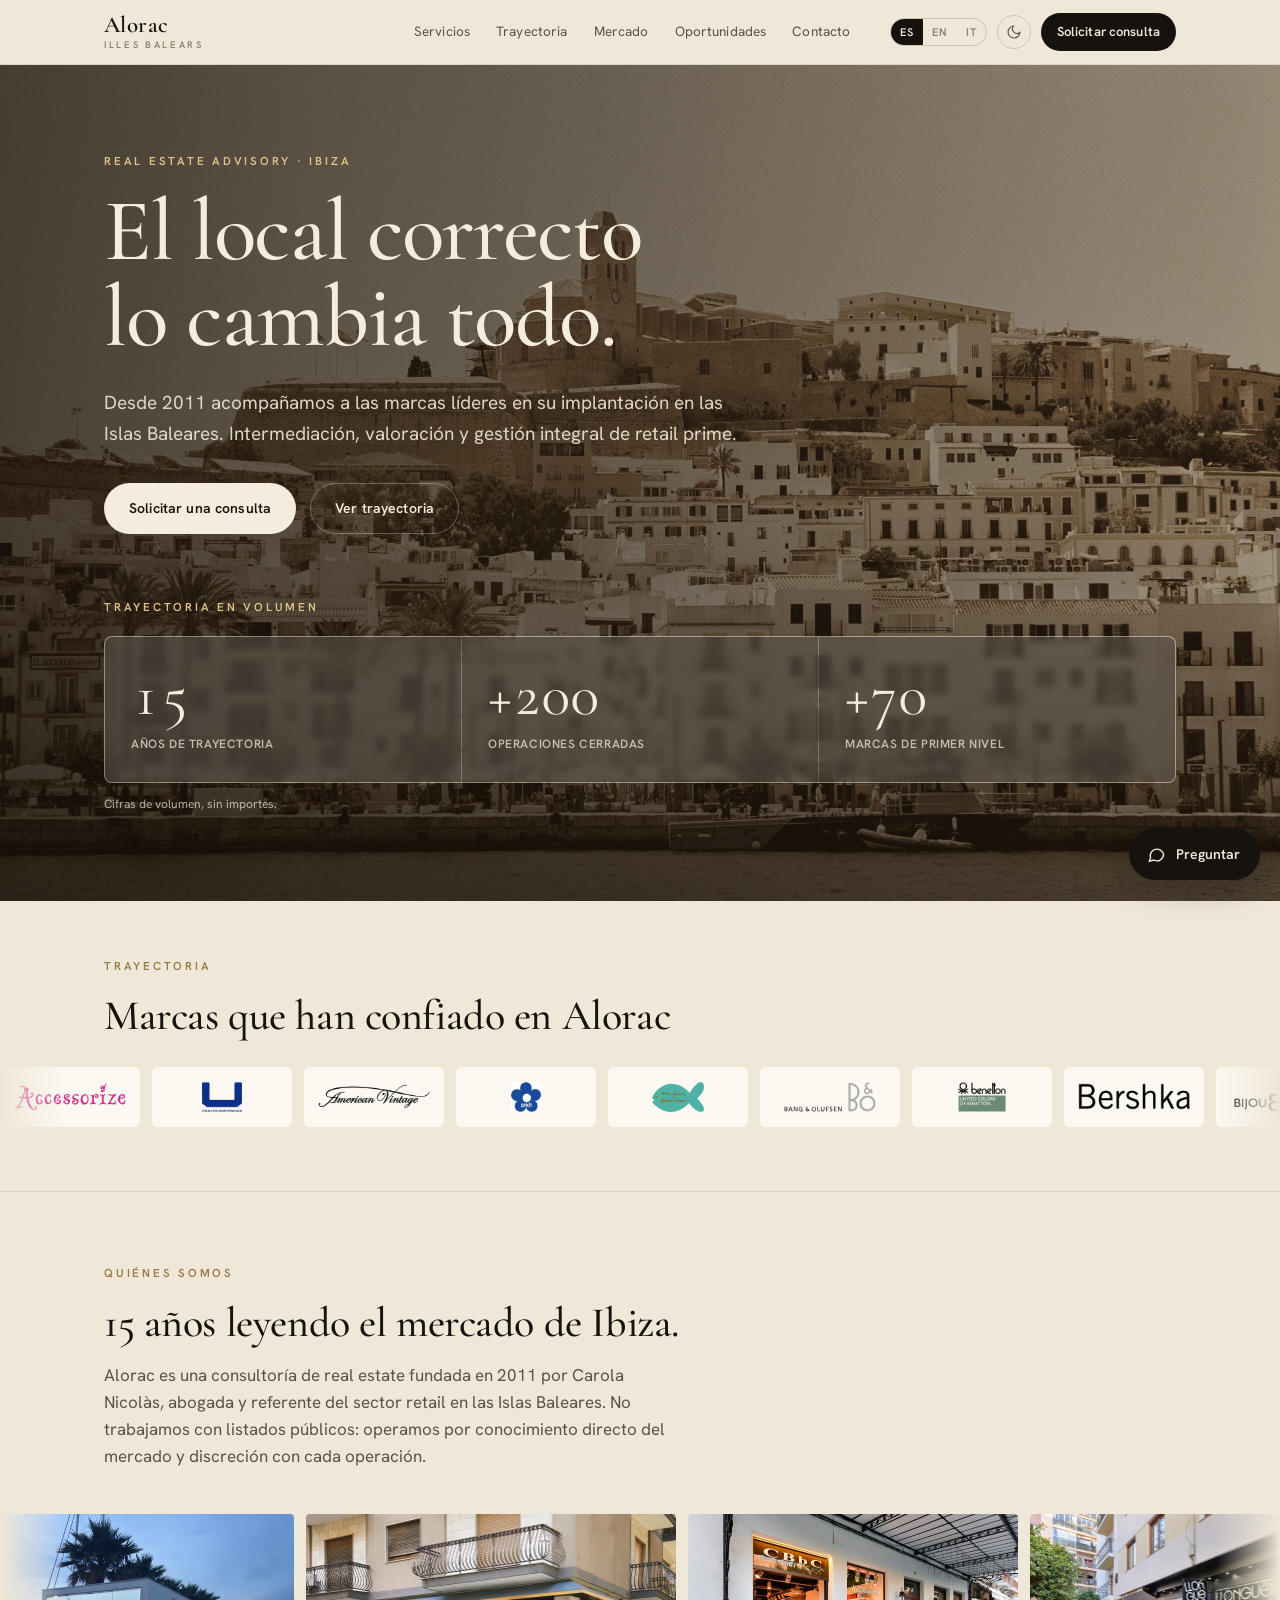
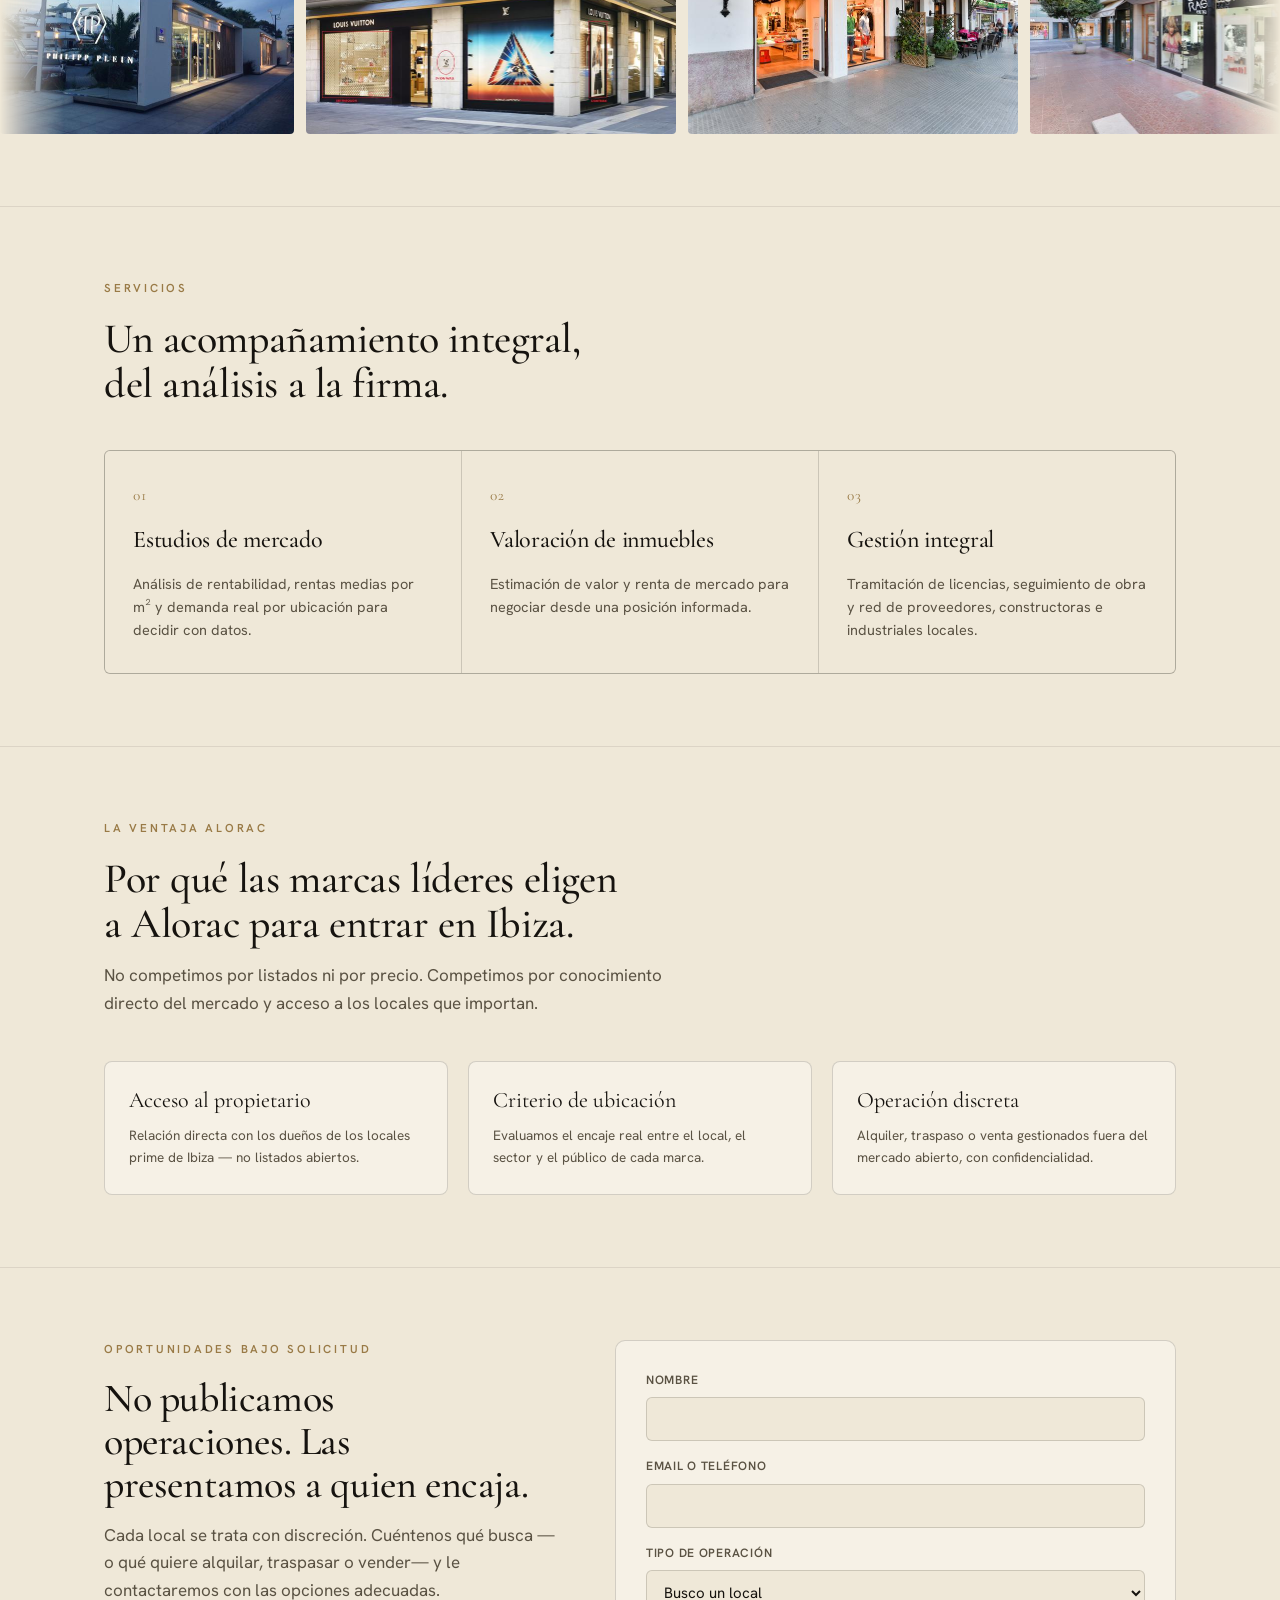
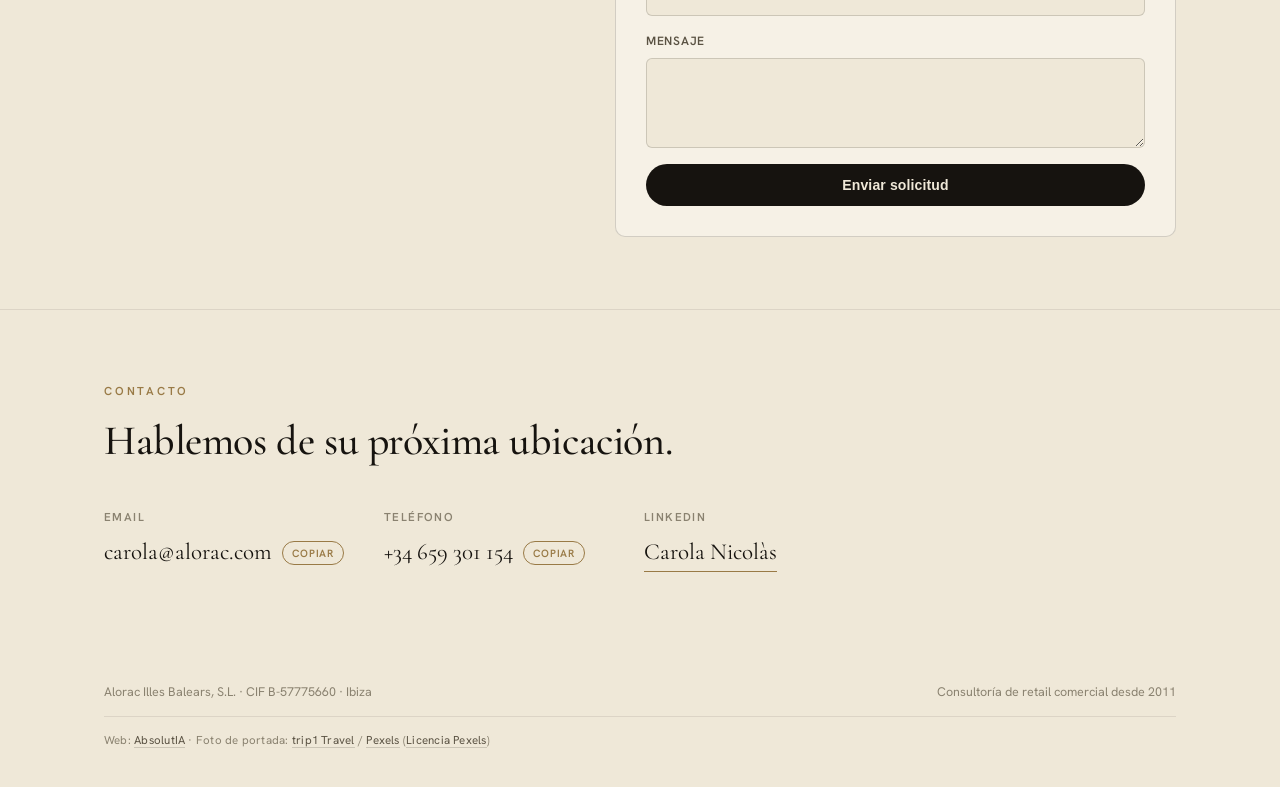
==== commit 33e0dd5f: "Preview: fotos de locales bajo Quiénes somos Co-Authored-By: Claude Opus 5.5 <noreply@anthropic.com>" ====
--- a/index.html
+++ b/index.html
@@ -185,7 +185,8 @@
   /* logo de color muy claro (Melé Beach): sobre el chip claro no contrasta; celda oscura en vez de recolorear el logo */
   .brandwall li.soft{background:#3B342A;box-shadow:inset 0 0 0 1px rgba(22,19,15,.12)}
   .brandwall img{display:block;width:100%;height:100%;max-height:30px;object-fit:contain}
-  .band-photos{padding-block:48px;border-bottom:1px solid var(--line-2)}
+  /* tira de fotos de locales bajo «Quiénes somos» */
+  #quienes .marquee.photos{margin-top:8px}
   .photostrip li{flex:0 0 auto}
   .photostrip img{display:block;height:220px;width:auto;max-width:none;border-radius:4px}
   @media (max-width:600px){.brandwall li{width:112px;height:52px;padding:8px 10px}.photostrip img{height:160px}}
@@ -481,36 +482,7 @@
         <p class="lede" data-i18n="about.body">Alorac es una consultoría de real estate fundada en 2011 por Carola Nicolàs, abogada y referente del sector retail en las Islas Baleares. No trabajamos con listados públicos: operamos por conocimiento directo del mercado y discreción con cada operación.</p>
       </div>
     </div>
-  </section>
-
-  <section id="servicios">
-    <div class="wrap">
-      <div class="sec-head">
-        <p class="eyebrow" data-i18n="serv.eyebrow">Servicios</p>
-        <h2 data-i18n="serv.title">Un acompañamiento integral, del análisis a la firma.</h2>
-      </div>
-      <div class="pillars">
-        <div class="pillar">
-          <div class="pn">01</div>
-          <h3 data-i18n="serv.1t">Estudios de mercado</h3>
-          <p data-i18n="serv.1b">Análisis de rentabilidad, rentas medias por m² y demanda real por ubicación para decidir con datos.</p>
-        </div>
-        <div class="pillar">
-          <div class="pn">02</div>
-          <h3 data-i18n="serv.2t">Valoración de inmuebles</h3>
-          <p data-i18n="serv.2b">Estimación de valor y renta de mercado para negociar desde una posición informada.</p>
-        </div>
-        <div class="pillar">
-          <div class="pn">03</div>
-          <h3 data-i18n="serv.3t">Gestión integral</h3>
-          <p data-i18n="serv.3b">Tramitación de licencias, seguimiento de obra y red de proveedores, constructoras e industriales locales.</p>
-        </div>
-      </div>
-    </div>
-  </section>
-
-  <div class="band-photos">
-    <div class="marquee photos" style="margin-top:0" aria-label="Locales">
+    <div class="marquee photos" aria-label="Locales">
       <ul class="marquee-track photostrip" style="--dur:120s">
       <li><img src="assets/locales/philipp-plein.jpg" alt="Philipp Plein, Marina Ibiza" width="587" height="440" loading="lazy"></li>
       <li><img src="assets/locales/louis-vuitton.jpg" alt="Louis Vuitton, Ibiza" width="741" height="440" loading="lazy"></li>
@@ -542,7 +514,33 @@
       <li aria-hidden="true"><img src="assets/locales/calma-house.jpg" alt="" width="587" height="440" loading="lazy"></li>
       </ul>
     </div>
-  </div>
+  </section>
+
+  <section id="servicios">
+    <div class="wrap">
+      <div class="sec-head">
+        <p class="eyebrow" data-i18n="serv.eyebrow">Servicios</p>
+        <h2 data-i18n="serv.title">Un acompañamiento integral, del análisis a la firma.</h2>
+      </div>
+      <div class="pillars">
+        <div class="pillar">
+          <div class="pn">01</div>
+          <h3 data-i18n="serv.1t">Estudios de mercado</h3>
+          <p data-i18n="serv.1b">Análisis de rentabilidad, rentas medias por m² y demanda real por ubicación para decidir con datos.</p>
+        </div>
+        <div class="pillar">
+          <div class="pn">02</div>
+          <h3 data-i18n="serv.2t">Valoración de inmuebles</h3>
+          <p data-i18n="serv.2b">Estimación de valor y renta de mercado para negociar desde una posición informada.</p>
+        </div>
+        <div class="pillar">
+          <div class="pn">03</div>
+          <h3 data-i18n="serv.3t">Gestión integral</h3>
+          <p data-i18n="serv.3b">Tramitación de licencias, seguimiento de obra y red de proveedores, constructoras e industriales locales.</p>
+        </div>
+      </div>
+    </div>
+  </section>
 
   <section id="insights">
     <div class="wrap">
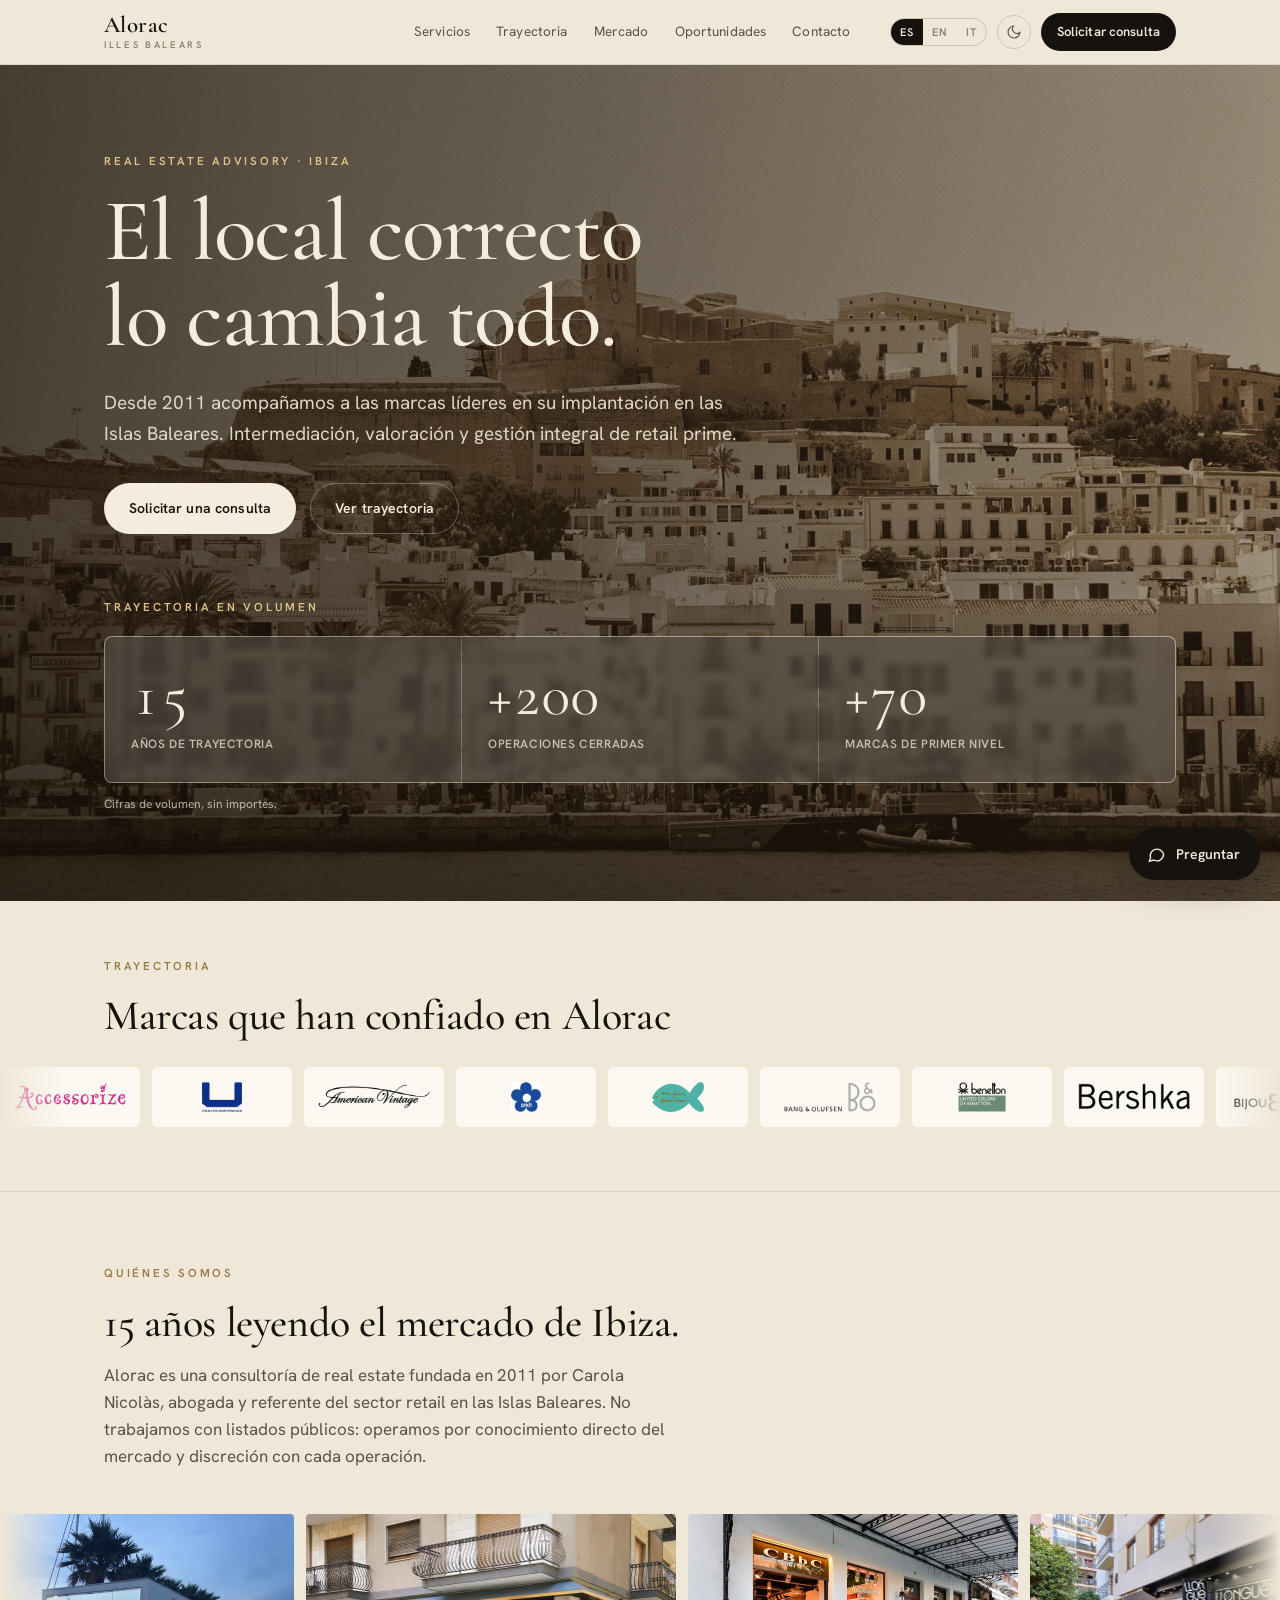
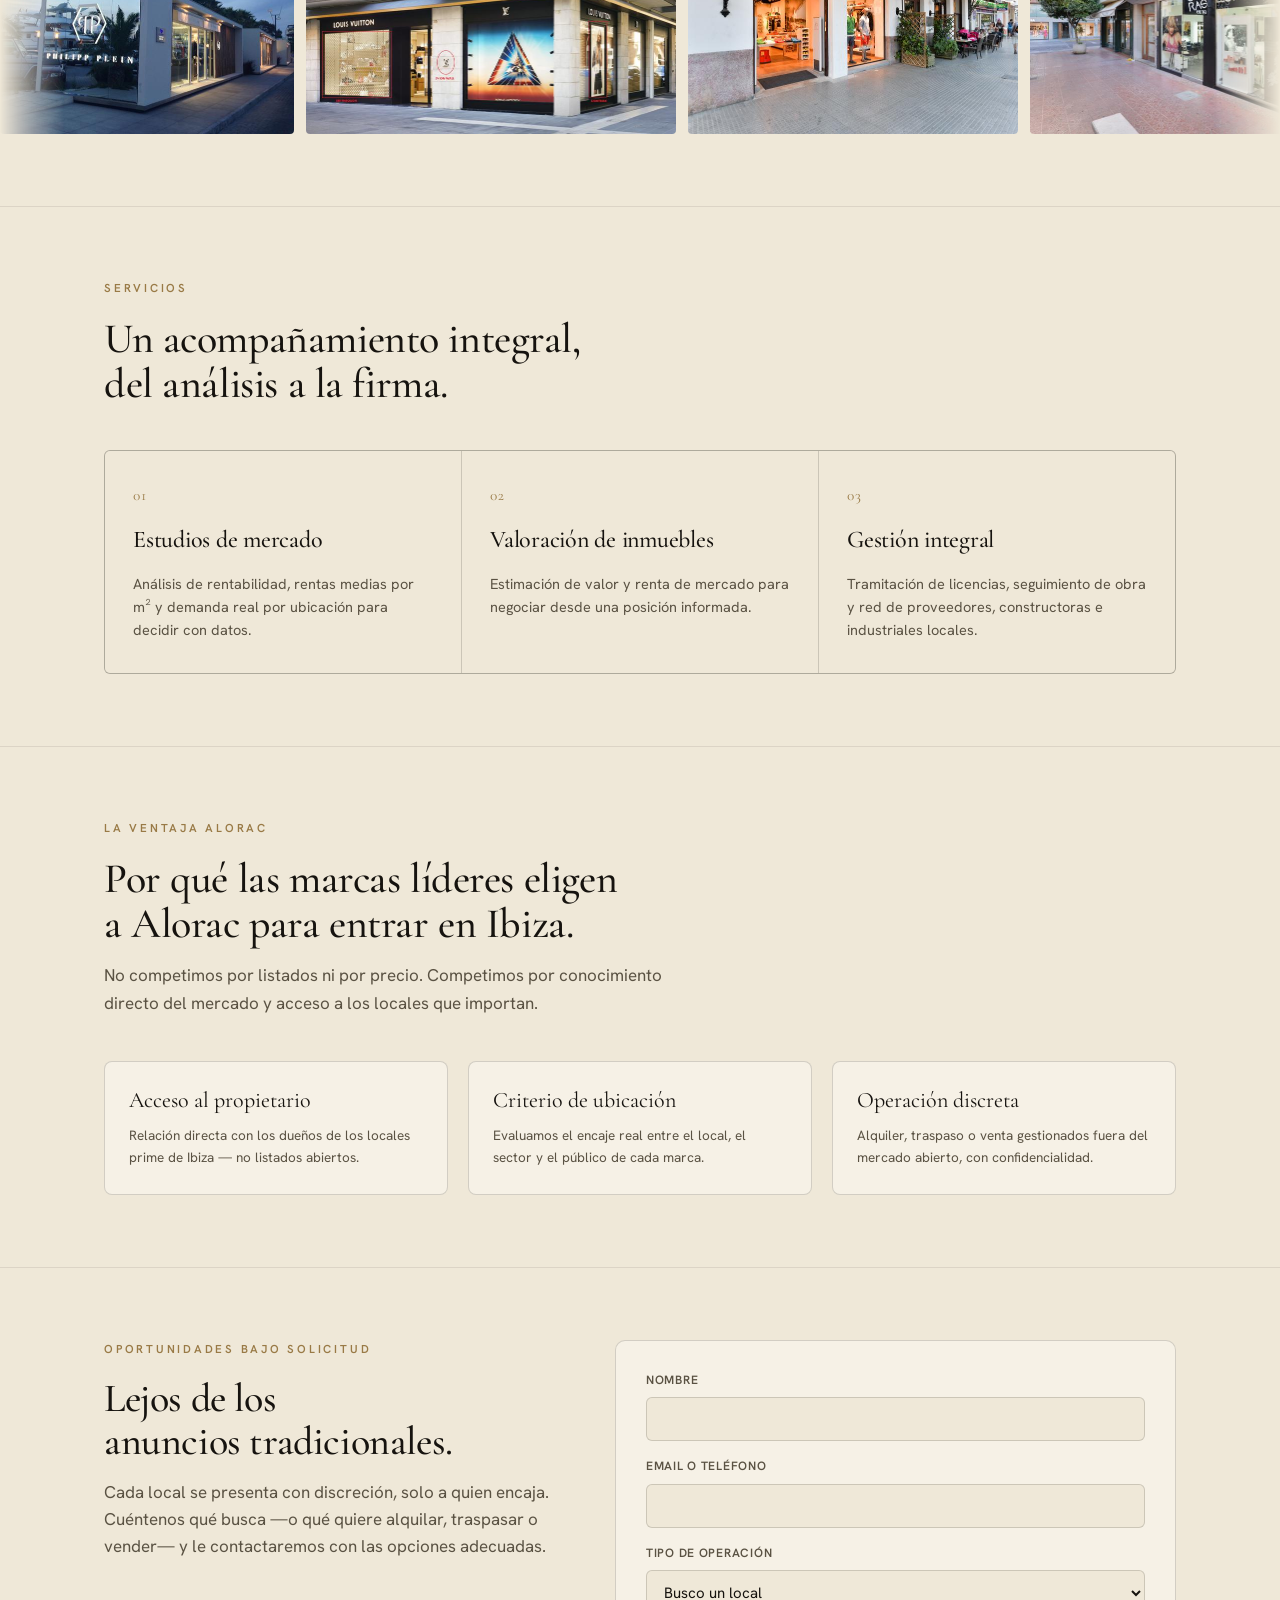
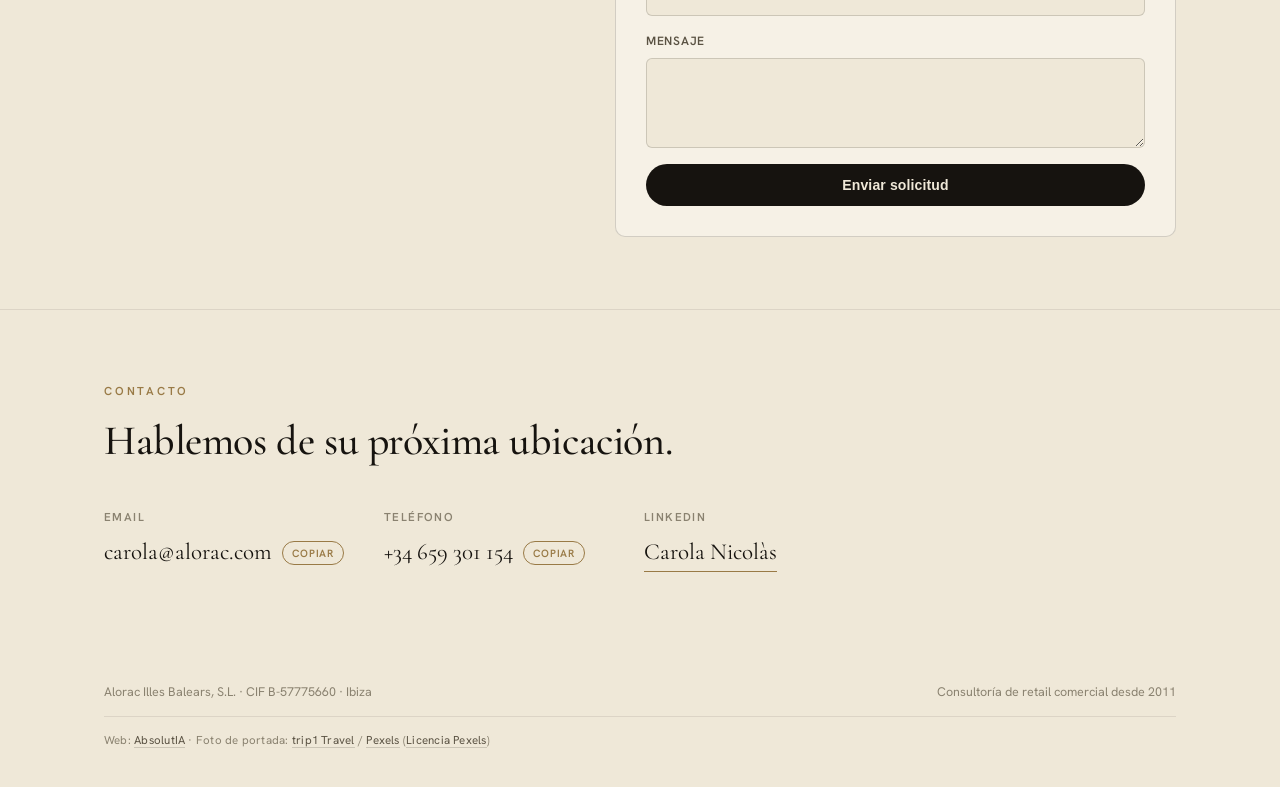
==== commit 03fafd58: "Preview: texto nuevo de Oportunidades Co-Authored-By: Claude Opus 5.5 <noreply@anthropic.com>" ====
--- a/index.html
+++ b/index.html
@@ -484,34 +484,34 @@
     </div>
     <div class="marquee photos" aria-label="Locales">
       <ul class="marquee-track photostrip" style="--dur:120s">
-      <li><img src="assets/locales/philipp-plein.jpg" alt="Philipp Plein, Marina Ibiza" width="587" height="440" loading="lazy"></li>
-      <li><img src="assets/locales/louis-vuitton.jpg" alt="Louis Vuitton, Ibiza" width="741" height="440" loading="lazy"></li>
-      <li><img src="assets/locales/cbbc.jpg" alt="CBbC, Ibiza" width="659" height="440" loading="lazy"></li>
-      <li><img src="assets/locales/llongueras.jpg" alt="Llongueras, Ibiza" width="659" height="440" loading="lazy"></li>
-      <li><img src="assets/locales/intimissimi.jpg" alt="Intimissimi, Ibiza" width="659" height="440" loading="lazy"></li>
-      <li><img src="assets/locales/shana.jpg" alt="Shana, Ibiza" width="661" height="440" loading="lazy"></li>
-      <li><img src="assets/locales/macson.jpg" alt="Macson, Ibiza" width="659" height="440" loading="lazy"></li>
-      <li><img src="assets/locales/guess.jpg" alt="GUESS, Ibiza" width="659" height="440" loading="lazy"></li>
-      <li><img src="assets/locales/mac.jpg" alt="MAC, Ibiza" width="782" height="440" loading="lazy"></li>
-      <li><img src="assets/locales/tezenis.jpg" alt="Tezenis, Ibiza" width="974" height="440" loading="lazy"></li>
-      <li><img src="assets/locales/yamamay.jpg" alt="Yamamay, Ibiza" width="661" height="440" loading="lazy"></li>
-      <li><img src="assets/locales/kiko.jpg" alt="KIKO Milano, Ibiza" width="782" height="440" loading="lazy"></li>
-      <li><img src="assets/locales/loccitane.jpg" alt="L'Occitane, Ibiza" width="782" height="440" loading="lazy"></li>
-      <li><img src="assets/locales/calma-house.jpg" alt="Calma House, Ibiza" width="587" height="440" loading="lazy"></li>
-      <li aria-hidden="true"><img src="assets/locales/philipp-plein.jpg" alt="" width="587" height="440" loading="lazy"></li>
-      <li aria-hidden="true"><img src="assets/locales/louis-vuitton.jpg" alt="" width="741" height="440" loading="lazy"></li>
-      <li aria-hidden="true"><img src="assets/locales/cbbc.jpg" alt="" width="659" height="440" loading="lazy"></li>
-      <li aria-hidden="true"><img src="assets/locales/llongueras.jpg" alt="" width="659" height="440" loading="lazy"></li>
-      <li aria-hidden="true"><img src="assets/locales/intimissimi.jpg" alt="" width="659" height="440" loading="lazy"></li>
-      <li aria-hidden="true"><img src="assets/locales/shana.jpg" alt="" width="661" height="440" loading="lazy"></li>
-      <li aria-hidden="true"><img src="assets/locales/macson.jpg" alt="" width="659" height="440" loading="lazy"></li>
-      <li aria-hidden="true"><img src="assets/locales/guess.jpg" alt="" width="659" height="440" loading="lazy"></li>
-      <li aria-hidden="true"><img src="assets/locales/mac.jpg" alt="" width="782" height="440" loading="lazy"></li>
-      <li aria-hidden="true"><img src="assets/locales/tezenis.jpg" alt="" width="974" height="440" loading="lazy"></li>
-      <li aria-hidden="true"><img src="assets/locales/yamamay.jpg" alt="" width="661" height="440" loading="lazy"></li>
-      <li aria-hidden="true"><img src="assets/locales/kiko.jpg" alt="" width="782" height="440" loading="lazy"></li>
-      <li aria-hidden="true"><img src="assets/locales/loccitane.jpg" alt="" width="782" height="440" loading="lazy"></li>
-      <li aria-hidden="true"><img src="assets/locales/calma-house.jpg" alt="" width="587" height="440" loading="lazy"></li>
+      <li><img src="assets/locales/philipp-plein.jpg" alt="Philipp Plein, Marina Ibiza" width="587" height="440" decoding="async"></li>
+      <li><img src="assets/locales/louis-vuitton.jpg" alt="Louis Vuitton, Ibiza" width="741" height="440" decoding="async"></li>
+      <li><img src="assets/locales/cbbc.jpg" alt="CBbC, Ibiza" width="659" height="440" decoding="async"></li>
+      <li><img src="assets/locales/llongueras.jpg" alt="Llongueras, Ibiza" width="659" height="440" decoding="async"></li>
+      <li><img src="assets/locales/intimissimi.jpg" alt="Intimissimi, Ibiza" width="659" height="440" decoding="async"></li>
+      <li><img src="assets/locales/shana.jpg" alt="Shana, Ibiza" width="661" height="440" decoding="async"></li>
+      <li><img src="assets/locales/macson.jpg" alt="Macson, Ibiza" width="659" height="440" decoding="async"></li>
+      <li><img src="assets/locales/guess.jpg" alt="GUESS, Ibiza" width="659" height="440" decoding="async"></li>
+      <li><img src="assets/locales/mac.jpg" alt="MAC, Ibiza" width="782" height="440" decoding="async"></li>
+      <li><img src="assets/locales/tezenis.jpg" alt="Tezenis, Ibiza" width="974" height="440" decoding="async"></li>
+      <li><img src="assets/locales/yamamay.jpg" alt="Yamamay, Ibiza" width="661" height="440" decoding="async"></li>
+      <li><img src="assets/locales/kiko.jpg" alt="KIKO Milano, Ibiza" width="782" height="440" decoding="async"></li>
+      <li><img src="assets/locales/loccitane.jpg" alt="L'Occitane, Ibiza" width="782" height="440" decoding="async"></li>
+      <li><img src="assets/locales/calma-house.jpg" alt="Calma House, Ibiza" width="587" height="440" decoding="async"></li>
+      <li aria-hidden="true"><img src="assets/locales/philipp-plein.jpg" alt="" width="587" height="440" decoding="async"></li>
+      <li aria-hidden="true"><img src="assets/locales/louis-vuitton.jpg" alt="" width="741" height="440" decoding="async"></li>
+      <li aria-hidden="true"><img src="assets/locales/cbbc.jpg" alt="" width="659" height="440" decoding="async"></li>
+      <li aria-hidden="true"><img src="assets/locales/llongueras.jpg" alt="" width="659" height="440" decoding="async"></li>
+      <li aria-hidden="true"><img src="assets/locales/intimissimi.jpg" alt="" width="659" height="440" decoding="async"></li>
+      <li aria-hidden="true"><img src="assets/locales/shana.jpg" alt="" width="661" height="440" decoding="async"></li>
+      <li aria-hidden="true"><img src="assets/locales/macson.jpg" alt="" width="659" height="440" decoding="async"></li>
+      <li aria-hidden="true"><img src="assets/locales/guess.jpg" alt="" width="659" height="440" decoding="async"></li>
+      <li aria-hidden="true"><img src="assets/locales/mac.jpg" alt="" width="782" height="440" decoding="async"></li>
+      <li aria-hidden="true"><img src="assets/locales/tezenis.jpg" alt="" width="974" height="440" decoding="async"></li>
+      <li aria-hidden="true"><img src="assets/locales/yamamay.jpg" alt="" width="661" height="440" decoding="async"></li>
+      <li aria-hidden="true"><img src="assets/locales/kiko.jpg" alt="" width="782" height="440" decoding="async"></li>
+      <li aria-hidden="true"><img src="assets/locales/loccitane.jpg" alt="" width="782" height="440" decoding="async"></li>
+      <li aria-hidden="true"><img src="assets/locales/calma-house.jpg" alt="" width="587" height="440" decoding="async"></li>
       </ul>
     </div>
   </section>
@@ -571,8 +571,8 @@
       <div class="opp">
         <div>
           <p class="eyebrow" data-i18n="opp.eyebrow">Oportunidades bajo solicitud</p>
-          <h2 style="font-size:clamp(28px,4vw,40px);line-height:1.08" data-i18n="opp.title">No publicamos operaciones. Las presentamos a quien encaja.</h2>
-          <p class="lede" style="margin-top:16px" data-i18n="opp.body">Cada local se trata con discreción. Cuéntenos qué busca —o qué quiere alquilar, traspasar o vender— y le contactaremos con las opciones adecuadas.</p>
+          <h2 style="font-size:clamp(28px,4vw,40px);line-height:1.08" data-i18n="opp.title">Lejos de los anuncios tradicionales.</h2>
+          <p class="lede" style="margin-top:16px" data-i18n="opp.body">Cada local se presenta con discreción, solo a quien encaja. Cuéntenos qué busca —o qué quiere alquilar, traspasar o vender— y le contactaremos con las opciones adecuadas.</p>
         </div>
         <form class="form-card" id="oppform">
           <div class="form-done" id="formdone" data-i18n="form.done">Gracias. Hemos recibido su solicitud y le contactaremos en breve.</div>
@@ -672,8 +672,8 @@
       "ins.1l":"Acceso al propietario","ins.1c":"Relación directa con los dueños de los locales prime de Ibiza — no listados abiertos.",
       "ins.2l":"Criterio de ubicación","ins.2c":"Evaluamos el encaje real entre el local, el sector y el público de cada marca.",
       "ins.3l":"Operación discreta","ins.3c":"Alquiler, traspaso o venta gestionados fuera del mercado abierto, con confidencialidad.",
-      "opp.eyebrow":"Oportunidades bajo solicitud","opp.title":"No publicamos operaciones. Las presentamos a quien encaja.",
-      "opp.body":"Cada local se trata con discreción. Cuéntenos qué busca —o qué quiere alquilar, traspasar o vender— y le contactaremos con las opciones adecuadas.",
+      "opp.eyebrow":"Oportunidades bajo solicitud","opp.title":"Lejos de los anuncios tradicionales.",
+      "opp.body":"Cada local se presenta con discreción, solo a quien encaja. Cuéntenos qué busca —o qué quiere alquilar, traspasar o vender— y le contactaremos con las opciones adecuadas.",
       "form.done":"Gracias. Hemos recibido su solicitud y le contactaremos en breve.",
       "form.name":"Nombre","form.contact":"Email o teléfono","form.type":"Tipo de operación",
       "form.o1":"Busco un local","form.o2":"Quiero alquilar mi local","form.o3":"Quiero traspasar / vender","form.o4":"Valoración / consulta",
@@ -711,8 +711,8 @@
       "ins.1l":"Access to the owner","ins.1c":"A direct line to the owners of Ibiza's prime units — no open listings.",
       "ins.2l":"Location judgment","ins.2c":"We assess the real fit between the unit, the sector and each brand's audience.",
       "ins.3l":"Discreet execution","ins.3c":"Lease, transfer or sale handled off the open market, with confidentiality.",
-      "opp.eyebrow":"Opportunities on request","opp.title":"We don't publish deals. We present them to the right fit.",
-      "opp.body":"Every unit is handled with discretion. Tell us what you're looking for —or what you want to lease, transfer or sell— and we'll come back with the right options.",
+      "opp.eyebrow":"Opportunities on request","opp.title":"Far from traditional listings.",
+      "opp.body":"Each unit is presented discreetly, only to the right fit. Tell us what you're looking for —or what you want to lease, transfer or sell— and we'll come back with the right options.",
       "form.done":"Thank you. We've received your request and will be in touch shortly.",
       "form.name":"Name","form.contact":"Email or phone","form.type":"Type of enquiry",
       "form.o1":"Looking for a unit","form.o2":"Lease out my unit","form.o3":"Transfer / sell","form.o4":"Valuation / enquiry",
@@ -750,8 +750,8 @@
       "ins.1l":"Accesso al proprietario","ins.1c":"Un rapporto diretto con i proprietari dei locali di pregio di Ibiza — niente annunci aperti.",
       "ins.2l":"Criterio di posizione","ins.2c":"Valutiamo la reale compatibilità tra il locale, il settore e il pubblico di ogni marchio.",
       "ins.3l":"Operazioni riservate","ins.3c":"Locazione, cessione o vendita gestite fuori dal mercato aperto, con riservatezza.",
-      "opp.eyebrow":"Opportunità su richiesta","opp.title":"Non pubblichiamo le operazioni. Le presentiamo a chi è adatto.",
-      "opp.body":"Ogni locale è trattato con discrezione. Ci dica cosa cerca —o cosa desidera affittare, cedere o vendere— e La contatteremo con le opzioni più adatte.",
+      "opp.eyebrow":"Opportunità su richiesta","opp.title":"Lontano dagli annunci tradizionali.",
+      "opp.body":"Ogni locale si presenta con discrezione, solo a chi è adatto. Ci dica cosa cerca —o cosa vuole affittare, cedere o vendere— e la contatteremo con le opzioni giuste.",
       "form.done":"Grazie. Abbiamo ricevuto la Sua richiesta e La contatteremo a breve.",
       "form.name":"Nome","form.contact":"Email o telefono","form.type":"Tipo di operazione",
       "form.o1":"Cerco un locale","form.o2":"Voglio affittare il mio locale","form.o3":"Voglio cedere / vendere","form.o4":"Valutazione / consulenza",
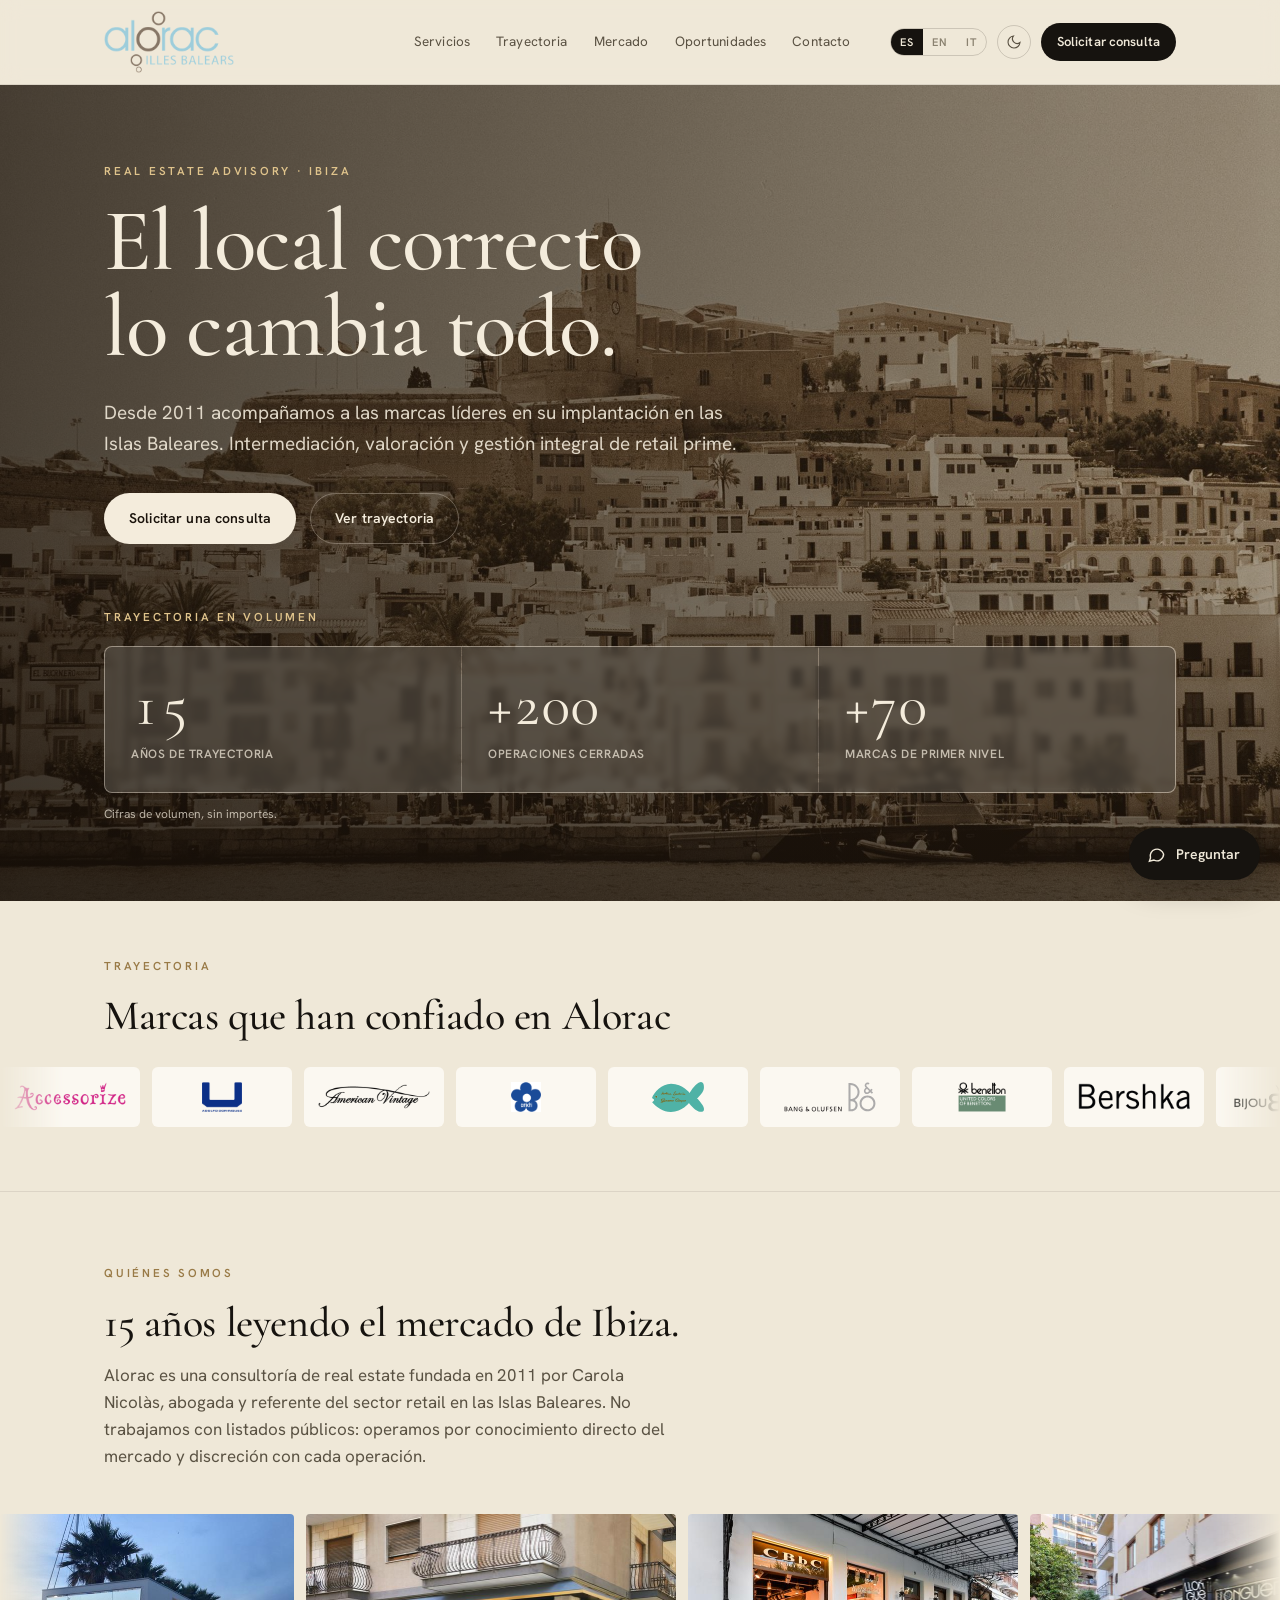
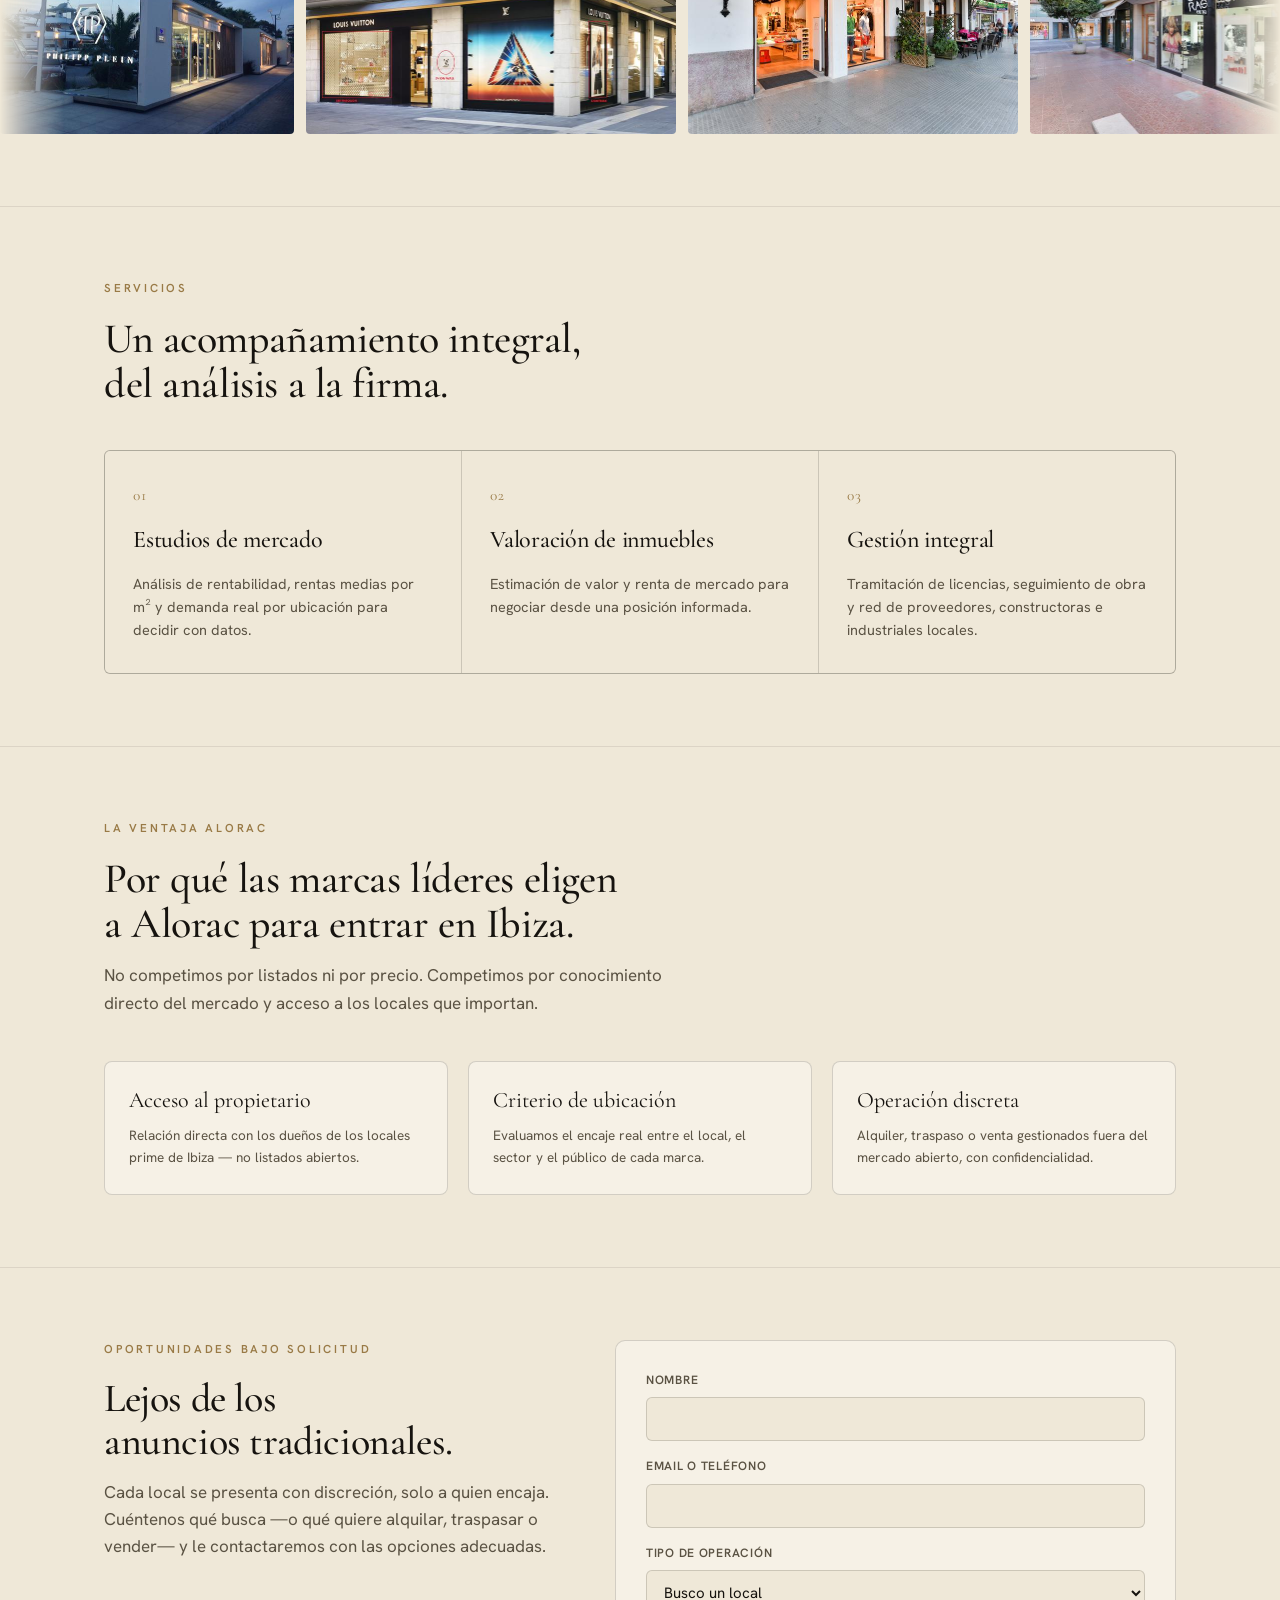
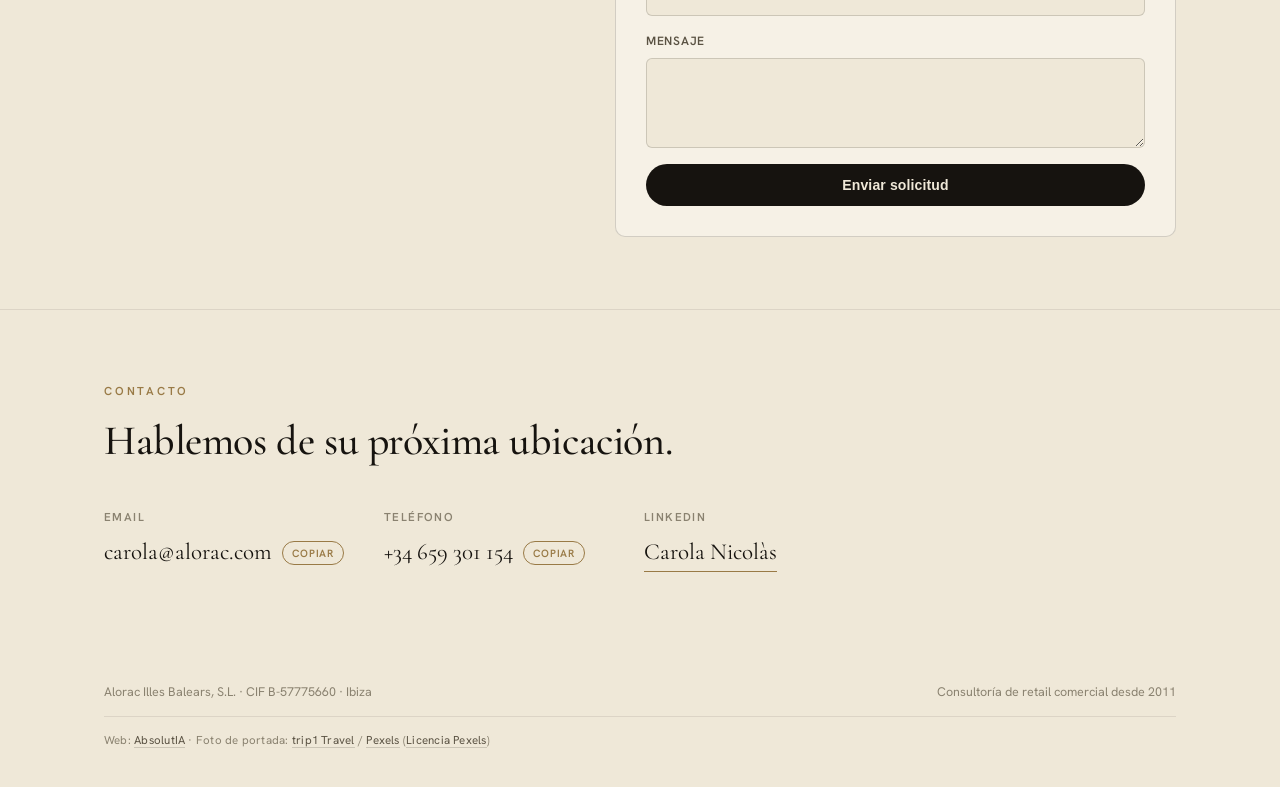
==== commit c4b405c6: "Preview: logo oficial en la cabecera Co-Authored-By: Claude Opus 5.5 <noreply@anthropic.com>" ====
--- a/index.html
+++ b/index.html
@@ -22,7 +22,7 @@
 <link rel="preconnect" href="https://fonts.gstatic.com" crossorigin>
 <link rel="stylesheet" href="https://fonts.googleapis.com/css2?family=Cormorant+Garamond:wght@500;600&family=Hanken+Grotesk:wght@400;500;600;700&display=swap">
 <script type="application/ld+json">
-{"@context":"https://schema.org","@type":"RealEstateAgent","name":"Alorac","legalName":"Alorac Illes Balears, S.L.","url":"https://alorac.com/","email":"carola@alorac.com","telephone":"+34 659 301 154","foundingDate":"2011","founder":{"@type":"Person","name":"Carola Nicolàs"},"areaServed":"Illes Balears","address":{"@type":"PostalAddress","addressLocality":"Ibiza","addressRegion":"Illes Balears","addressCountry":"ES"}}
+{"@context":"https://schema.org","@type":"RealEstateAgent","name":"Alorac","legalName":"Alorac Illes Balears, S.L.","url":"https://alorac.com/","logo":"https://alorac.com/assets/alorac-logo.png","email":"carola@alorac.com","telephone":"+34 659 301 154","foundingDate":"2011","founder":{"@type":"Person","name":"Carola Nicolàs"},"areaServed":"Illes Balears","address":{"@type":"PostalAddress","addressLocality":"Ibiza","addressRegion":"Illes Balears","addressCountry":"ES"}}
 </script>
 <style>
   :root{
@@ -102,8 +102,15 @@
     backdrop-filter:blur(10px);
     border-bottom:1px solid var(--line-2);
   }
-  .nav-in{display:flex;align-items:center;gap:20px;height:64px}
+  .nav-in{display:flex;align-items:center;gap:20px;height:84px}
   .brand{font-family:var(--serif);font-size:23px;font-weight:600;letter-spacing:.02em;text-decoration:none;line-height:1}
+  /* Logo oficial (PNG transparente). En oscuro, variante con el marrón aclarado */
+  .brand img{display:block;height:62px;width:auto}
+  .brand .logo-dark{display:none}
+  @media (prefers-color-scheme:dark){:root:not([data-theme="light"]) .brand .logo-light{display:none}:root:not([data-theme="light"]) .brand .logo-dark{display:block}}
+  :root[data-theme="dark"] .brand .logo-light{display:none}
+  :root[data-theme="dark"] .brand .logo-dark{display:block}
+  @media (max-width:600px){.nav-in{height:68px}.brand img{height:48px}}
   .brand small{font-family:var(--sans);font-size:9.5px;letter-spacing:.28em;text-transform:uppercase;color:var(--ink-faint);display:block;margin-top:3px;font-weight:600}
   nav.links{display:flex;gap:26px;margin-left:auto}
   nav.links a{font-size:13.5px;text-decoration:none;color:var(--ink-soft);letter-spacing:.01em}
@@ -122,7 +129,7 @@
   /* Hero a pantalla completa: Dalt Vila (trip1 Travel, Pexels) con viraje sepia horneado en el JPG y velo oscuro.
      Sobre la foto el texto va siempre claro, en tema claro y oscuro: tokens propios del hero */
   .hero{--ink:#F4ECDC;--ink-soft:rgba(244,236,220,.88);--ink-faint:rgba(244,236,220,.72);--brass:#E0C48C;--line:rgba(244,236,220,.30);--line-2:rgba(244,236,220,.16);--paper:#1A130C;
-    position:relative;isolation:isolate;min-height:calc(100svh - 64px);display:flex;align-items:center;padding-block:72px;background:#1A130C;color:var(--ink)}
+    position:relative;isolation:isolate;min-height:calc(100svh - 84px);display:flex;align-items:center;padding-block:72px;background:#1A130C;color:var(--ink)}
   .hero > .wrap{width:100%}
   .hero::before{content:"";position:absolute;inset:0;z-index:-2;background:url("assets/hero-dalt-vila.jpg") 65% 45%/cover no-repeat}
   .hero::after{content:"";position:absolute;inset:0;z-index:-1;background:linear-gradient(90deg,rgba(20,13,7,.74) 0%,rgba(20,13,7,.55) 50%,rgba(20,13,7,.32) 100%),linear-gradient(0deg,rgba(20,13,7,.45) 0%,rgba(20,13,7,0) 45%)}
@@ -262,14 +269,14 @@
   .bot-note{font-size:10px;color:var(--ink-faint);text-align:center;padding:0 16px 12px;letter-spacing:.02em}
 
   @media (prefers-reduced-motion:reduce){*{animation:none!important;transition:none!important}}
-  section{scroll-margin-top:64px}
+  section{scroll-margin-top:84px}
 </style>
 </head>
 <body>
 
 <header class="nav">
   <div class="wrap nav-in">
-    <a class="brand" href="#top">Alorac<small>Illes Balears</small></a>
+    <a class="brand" href="#top" aria-label="Alorac Illes Balears, inicio"><img class="logo-light" src="assets/alorac-logo.png" alt="Alorac Illes Balears" width="720" height="344"><img class="logo-dark" src="assets/alorac-logo-dark.png" alt="" width="720" height="344" aria-hidden="true"></a>
     <nav class="links">
       <a href="#servicios" data-i18n="nav.services">Servicios</a>
       <a href="#trayectoria" data-i18n="nav.track">Trayectoria</a>
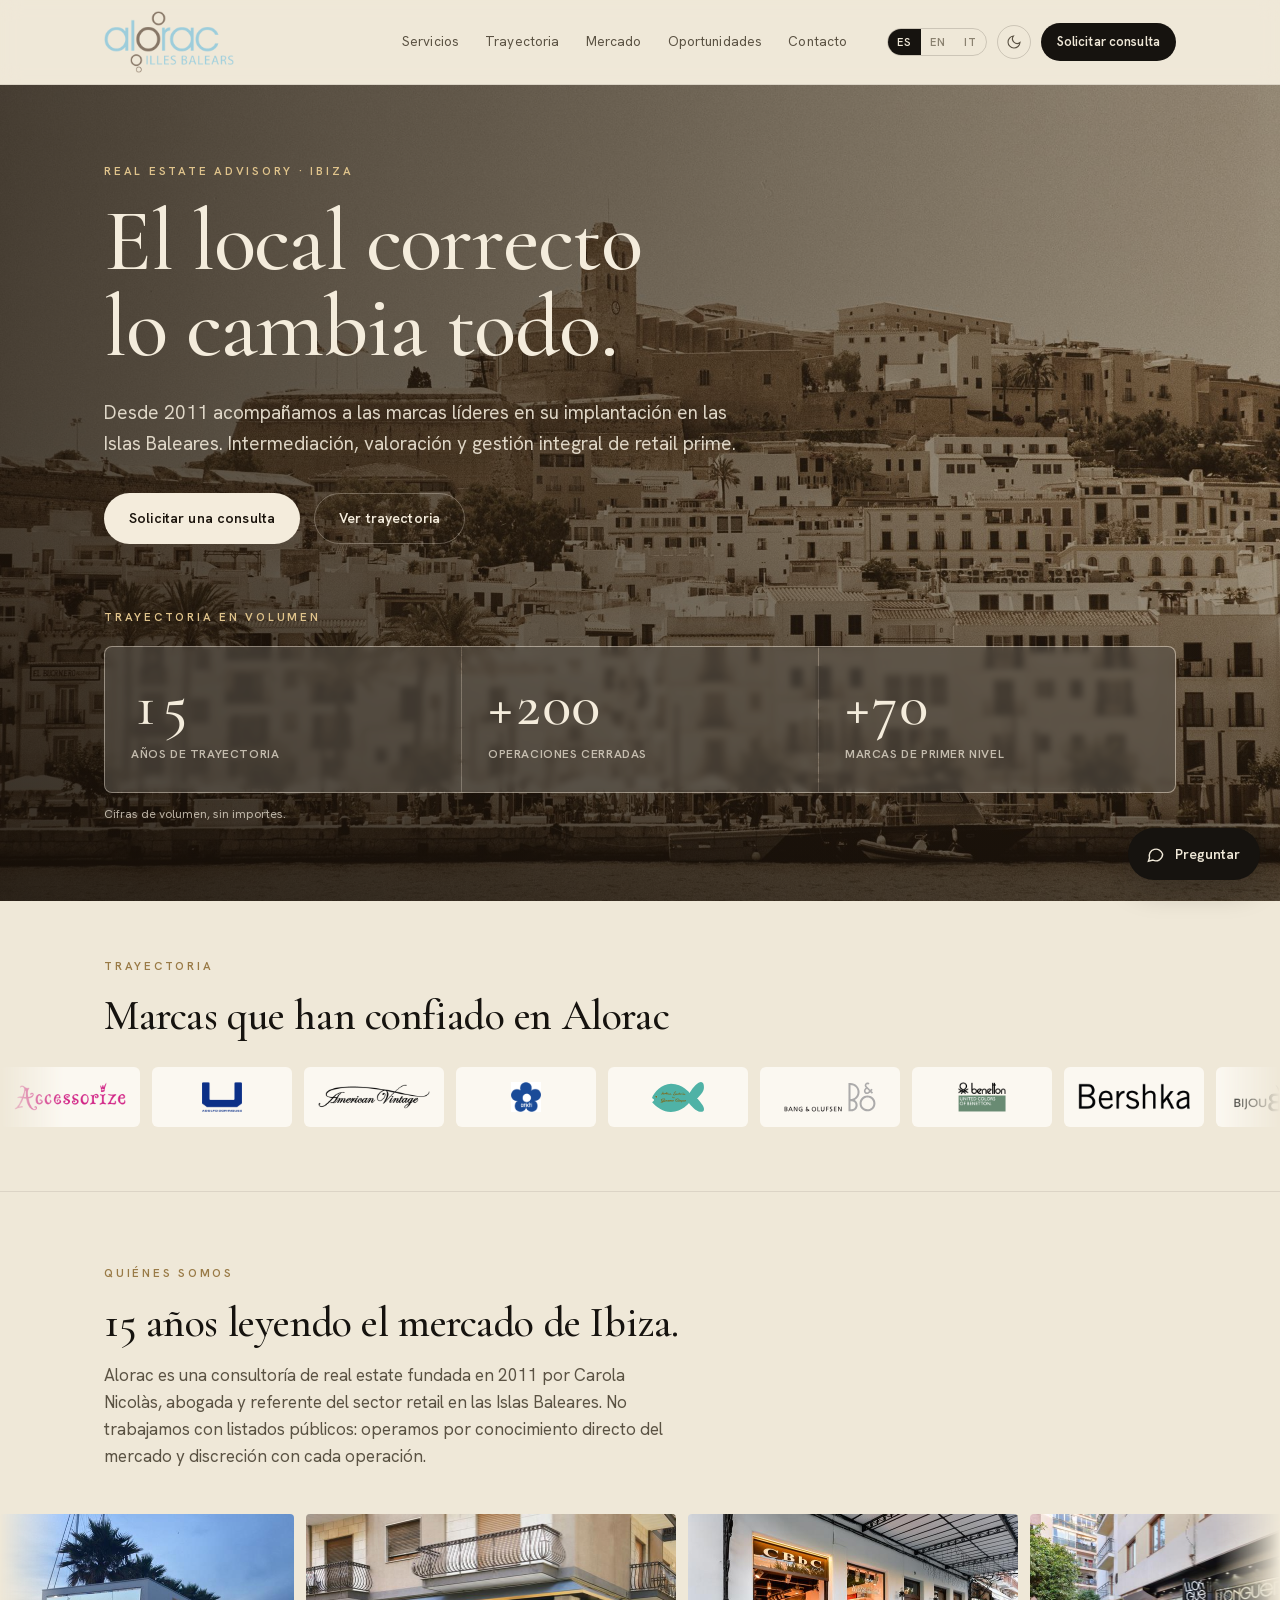
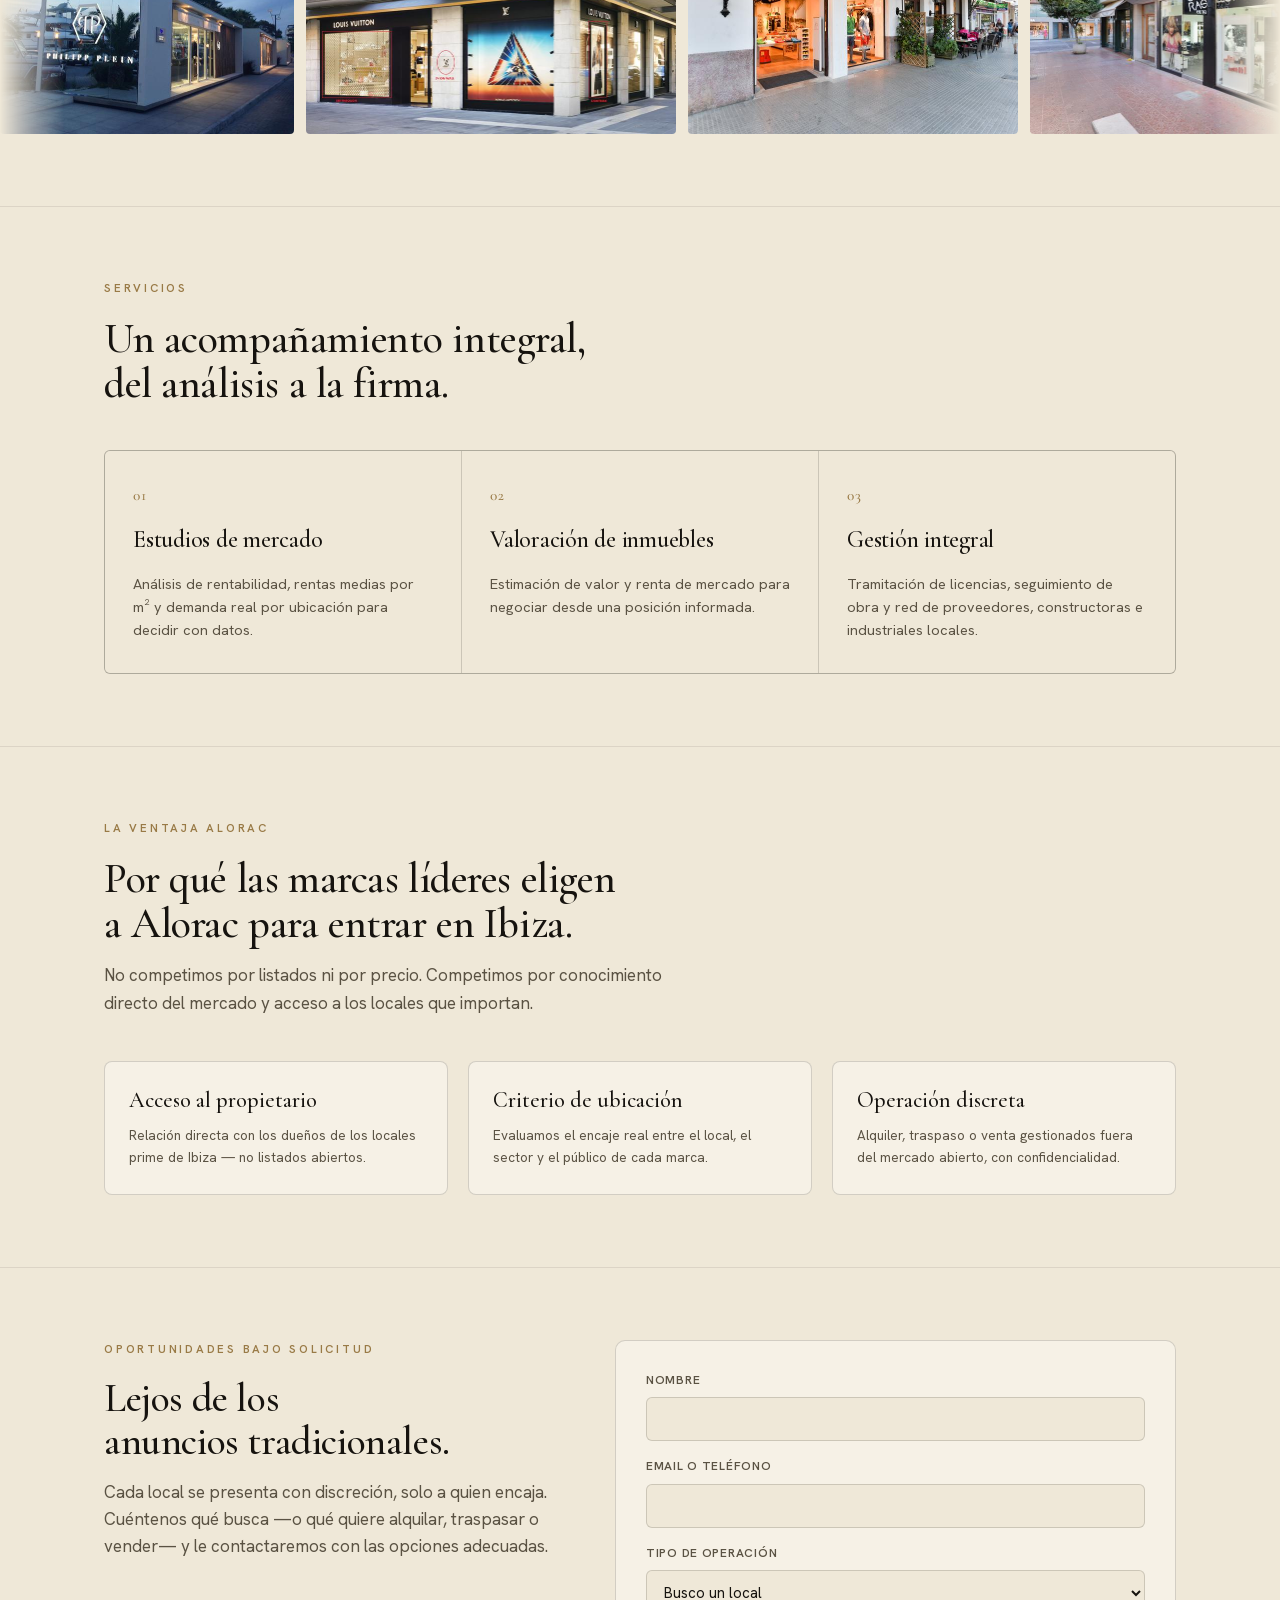
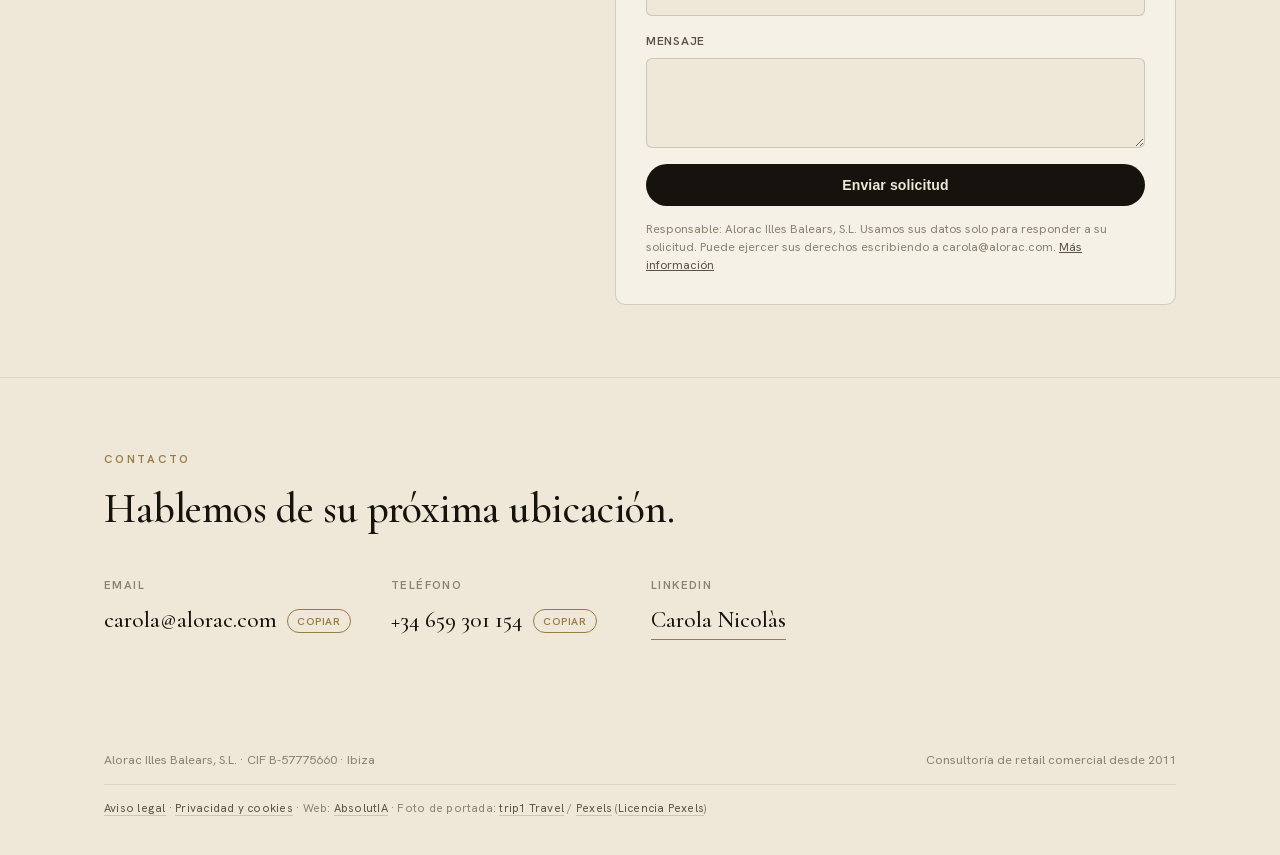
==== commit 52a7da84: "Preview: páginas legales, tipografías propias Co-Authored-By: Claude Opus 5.5 <noreply@anthropic.com" ====
--- a/index.html
+++ b/index.html
@@ -18,9 +18,7 @@
 <meta name="theme-color" content="#EFE8D8" media="(prefers-color-scheme: light)">
 <meta name="theme-color" content="#14120E" media="(prefers-color-scheme: dark)">
 <link rel="icon" href="data:image/svg+xml,%3Csvg xmlns='http://www.w3.org/2000/svg' viewBox='0 0 32 32'%3E%3Crect width='32' height='32' rx='6' fill='%2316130F'/%3E%3Ctext x='16' y='23' text-anchor='middle' font-family='Georgia,serif' font-size='20' fill='%23C7A469'%3EA%3C/text%3E%3C/svg%3E">
-<link rel="preconnect" href="https://fonts.googleapis.com">
-<link rel="preconnect" href="https://fonts.gstatic.com" crossorigin>
-<link rel="stylesheet" href="https://fonts.googleapis.com/css2?family=Cormorant+Garamond:wght@500;600&family=Hanken+Grotesk:wght@400;500;600;700&display=swap">
+<link rel="stylesheet" href="assets/fonts.css">
 <script type="application/ld+json">
 {"@context":"https://schema.org","@type":"RealEstateAgent","name":"Alorac","legalName":"Alorac Illes Balears, S.L.","url":"https://alorac.com/","logo":"https://alorac.com/assets/alorac-logo.png","email":"carola@alorac.com","telephone":"+34 659 301 154","foundingDate":"2011","founder":{"@type":"Person","name":"Carola Nicolàs"},"areaServed":"Illes Balears","address":{"@type":"PostalAddress","addressLocality":"Ibiza","addressRegion":"Illes Balears","addressCountry":"ES"}}
 </script>
@@ -227,6 +225,8 @@
   }
   .fld input:focus,.fld select:focus,.fld textarea:focus{outline:2px solid var(--brass);outline-offset:1px;border-color:transparent}
   .fld textarea{resize:vertical;min-height:90px}
+  .form-legal{margin:14px 0 0;font-size:12px;line-height:1.5;color:var(--ink-faint)}
+  .form-legal a{color:var(--ink-soft)}
   .form-done{display:none;background:color-mix(in srgb,var(--brass) 14%,var(--panel));border:1px solid var(--brass);border-radius:8px;padding:16px;font-size:14px;color:var(--ink);margin-bottom:16px}
   @media (max-width:780px){.opp{grid-template-columns:1fr;gap:32px}}
 
@@ -595,6 +595,7 @@
           </div>
           <div class="fld"><label for="f-msg" data-i18n="form.msg">Mensaje</label><textarea id="f-msg"></textarea></div>
           <button class="btn btn-primary" type="submit" style="width:100%;border:0" data-i18n="form.submit">Enviar solicitud</button>
+          <p class="form-legal"><span data-i18n="form.legal">Responsable: Alorac Illes Balears, S.L. Usamos sus datos solo para responder a su solicitud. Puede ejercer sus derechos escribiendo a carola@alorac.com.</span> <a href="privacidad.html" data-i18n="form.legalmore">Más información</a></p>
         </form>
       </div>
     </div>
@@ -629,7 +630,7 @@
     <div>Alorac Illes Balears, S.L. · CIF B-57775660 · Ibiza</div>
     <div data-i18n="footer.tag">Consultoría de retail comercial desde 2011</div>
   </div>
-  <div class="wrap"><p class="credit">Web: <a href="https://absolutia.ai" target="_blank" rel="noopener">AbsolutIA</a> · Foto de portada: <a href="https://www.pexels.com/@trip1-travel-2160763055" target="_blank" rel="noopener">trip1 Travel</a> / <a href="https://www.pexels.com/photo/historic-dalt-vila-in-ibiza-under-clear-sky-38548962/" target="_blank" rel="noopener">Pexels</a> (<a href="https://www.pexels.com/license/" target="_blank" rel="noopener">Licencia Pexels</a>)</p></div>
+  <div class="wrap"><p class="credit"><a href="aviso-legal.html" data-i18n="footer.legal">Aviso legal</a> · <a href="privacidad.html" data-i18n="footer.privacy">Privacidad y cookies</a> · Web: <a href="https://absolutia.ai" target="_blank" rel="noopener">AbsolutIA</a> · Foto de portada: <a href="https://www.pexels.com/@trip1-travel-2160763055" target="_blank" rel="noopener">trip1 Travel</a> / <a href="https://www.pexels.com/photo/historic-dalt-vila-in-ibiza-under-clear-sky-38548962/" target="_blank" rel="noopener">Pexels</a> (<a href="https://www.pexels.com/license/" target="_blank" rel="noopener">Licencia Pexels</a>)</p></div>
 </footer>
 
 <button class="bot-toggle" id="botToggle" aria-expanded="false">
@@ -686,7 +687,7 @@
       "form.o1":"Busco un local","form.o2":"Quiero alquilar mi local","form.o3":"Quiero traspasar / vender","form.o4":"Valoración / consulta",
       "form.msg":"Mensaje","form.submit":"Enviar solicitud",
       "contact.eyebrow":"Contacto","contact.title":"Hablemos de su próxima ubicación.","contact.email":"Email","contact.phone":"Teléfono","contact.copy":"Copiar",
-      "footer.tag":"Consultoría de retail comercial desde 2011",
+      "footer.legal":"Aviso legal","footer.privacy":"Privacidad y cookies","form.legal":"Responsable: Alorac Illes Balears, S.L. Usamos sus datos solo para responder a su solicitud. Puede ejercer sus derechos escribiendo a carola@alorac.com.","form.legalmore":"Más información","footer.tag":"Consultoría de retail comercial desde 2011",
       "bot.open":"Preguntar","bot.sub":"Respondemos al instante · 24/7","bot.note":"Demo · el asistente se conectará a WhatsApp en producción",
       "bot.hello":"Hola 👋 Soy el asistente de Alorac. ¿En qué puedo ayudarle?",
       "bot.c1":"Busco un local en Ibiza","bot.c2":"Quiero alquilar/traspasar el mío","bot.c3":"Hablar con Carola",
@@ -725,7 +726,7 @@
       "form.o1":"Looking for a unit","form.o2":"Lease out my unit","form.o3":"Transfer / sell","form.o4":"Valuation / enquiry",
       "form.msg":"Message","form.submit":"Send request",
       "contact.eyebrow":"Contact","contact.title":"Let's talk about your next location.","contact.email":"Email","contact.phone":"Phone","contact.copy":"Copy",
-      "footer.tag":"Commercial retail consultancy since 2011",
+      "footer.legal":"Legal notice","footer.privacy":"Privacy and cookies","form.legal":"Data controller: Alorac Illes Balears, S.L. We use your data only to answer your request. You can exercise your rights by writing to carola@alorac.com.","form.legalmore":"More information","footer.tag":"Commercial retail consultancy since 2011",
       "bot.open":"Ask","bot.sub":"Instant replies · 24/7","bot.note":"Demo · the assistant will connect to WhatsApp in production",
       "bot.hello":"Hi 👋 I'm the Alorac assistant. How can I help?",
       "bot.c1":"Looking for a unit in Ibiza","bot.c2":"I want to lease/transfer mine","bot.c3":"Talk to Carola",
@@ -764,7 +765,7 @@
       "form.o1":"Cerco un locale","form.o2":"Voglio affittare il mio locale","form.o3":"Voglio cedere / vendere","form.o4":"Valutazione / consulenza",
       "form.msg":"Messaggio","form.submit":"Invia richiesta",
       "contact.eyebrow":"Contatti","contact.title":"Parliamo della Sua prossima location.","contact.email":"Email","contact.phone":"Telefono","contact.copy":"Copia",
-      "footer.tag":"Consulenza per il retail commerciale dal 2011",
+      "footer.legal":"Note legali","footer.privacy":"Privacy e cookie","form.legal":"Titolare del trattamento: Alorac Illes Balears, S.L. Usiamo i Suoi dati solo per rispondere alla Sua richiesta. Può esercitare i Suoi diritti scrivendo a carola@alorac.com.","form.legalmore":"Maggiori informazioni","footer.tag":"Consulenza per il retail commerciale dal 2011",
       "bot.open":"Chiedi","bot.sub":"Rispondiamo subito · 24/7","bot.note":"Demo · in produzione l'assistente sarà collegato a WhatsApp",
       "bot.hello":"Salve 👋 Sono l'assistente di Alorac. Come posso aiutarLa?",
       "bot.c1":"Cerco un locale a Ibiza","bot.c2":"Voglio affittare/cedere il mio","bot.c3":"Parlare con Carola",
--- a/assets/fonts.css
+++ b/assets/fonts.css
@@ -0,0 +1,97 @@
+/* Cormorant Garamond y Hanken Grotesk (SIL Open Font License), alojadas en el sitio: sin peticiones a Google */
+@font-face {
+  font-family: 'Cormorant Garamond';
+  font-style: normal;
+  font-weight: 500;
+  font-display: swap;
+  src: url(fonts/cormorant-garamond-500-latin-ext.woff2) format('woff2');
+  unicode-range: U+0100-02BA, U+02BD-02C5, U+02C7-02CC, U+02CE-02D7, U+02DD-02FF, U+0304, U+0308, U+0329, U+1D00-1DBF, U+1E00-1E9F, U+1EF2-1EFF, U+2020, U+20A0-20AB, U+20AD-20C0, U+2113, U+2C60-2C7F, U+A720-A7FF;
+}
+@font-face {
+  font-family: 'Cormorant Garamond';
+  font-style: normal;
+  font-weight: 500;
+  font-display: swap;
+  src: url(fonts/cormorant-garamond-500-latin.woff2) format('woff2');
+  unicode-range: U+0000-00FF, U+0131, U+0152-0153, U+02BB-02BC, U+02C6, U+02DA, U+02DC, U+0304, U+0308, U+0329, U+2000-206F, U+20AC, U+2122, U+2191, U+2193, U+2212, U+2215, U+FEFF, U+FFFD;
+}
+@font-face {
+  font-family: 'Cormorant Garamond';
+  font-style: normal;
+  font-weight: 600;
+  font-display: swap;
+  src: url(fonts/cormorant-garamond-600-latin-ext.woff2) format('woff2');
+  unicode-range: U+0100-02BA, U+02BD-02C5, U+02C7-02CC, U+02CE-02D7, U+02DD-02FF, U+0304, U+0308, U+0329, U+1D00-1DBF, U+1E00-1E9F, U+1EF2-1EFF, U+2020, U+20A0-20AB, U+20AD-20C0, U+2113, U+2C60-2C7F, U+A720-A7FF;
+}
+@font-face {
+  font-family: 'Cormorant Garamond';
+  font-style: normal;
+  font-weight: 600;
+  font-display: swap;
+  src: url(fonts/cormorant-garamond-600-latin.woff2) format('woff2');
+  unicode-range: U+0000-00FF, U+0131, U+0152-0153, U+02BB-02BC, U+02C6, U+02DA, U+02DC, U+0304, U+0308, U+0329, U+2000-206F, U+20AC, U+2122, U+2191, U+2193, U+2212, U+2215, U+FEFF, U+FFFD;
+}
+@font-face {
+  font-family: 'Hanken Grotesk';
+  font-style: normal;
+  font-weight: 400;
+  font-display: swap;
+  src: url(fonts/hanken-grotesk-400-latin-ext.woff2) format('woff2');
+  unicode-range: U+0100-02BA, U+02BD-02C5, U+02C7-02CC, U+02CE-02D7, U+02DD-02FF, U+0304, U+0308, U+0329, U+1D00-1DBF, U+1E00-1E9F, U+1EF2-1EFF, U+2020, U+20A0-20AB, U+20AD-20C0, U+2113, U+2C60-2C7F, U+A720-A7FF;
+}
+@font-face {
+  font-family: 'Hanken Grotesk';
+  font-style: normal;
+  font-weight: 400;
+  font-display: swap;
+  src: url(fonts/hanken-grotesk-400-latin.woff2) format('woff2');
+  unicode-range: U+0000-00FF, U+0131, U+0152-0153, U+02BB-02BC, U+02C6, U+02DA, U+02DC, U+0304, U+0308, U+0329, U+2000-206F, U+20AC, U+2122, U+2191, U+2193, U+2212, U+2215, U+FEFF, U+FFFD;
+}
+@font-face {
+  font-family: 'Hanken Grotesk';
+  font-style: normal;
+  font-weight: 500;
+  font-display: swap;
+  src: url(fonts/hanken-grotesk-500-latin-ext.woff2) format('woff2');
+  unicode-range: U+0100-02BA, U+02BD-02C5, U+02C7-02CC, U+02CE-02D7, U+02DD-02FF, U+0304, U+0308, U+0329, U+1D00-1DBF, U+1E00-1E9F, U+1EF2-1EFF, U+2020, U+20A0-20AB, U+20AD-20C0, U+2113, U+2C60-2C7F, U+A720-A7FF;
+}
+@font-face {
+  font-family: 'Hanken Grotesk';
+  font-style: normal;
+  font-weight: 500;
+  font-display: swap;
+  src: url(fonts/hanken-grotesk-500-latin.woff2) format('woff2');
+  unicode-range: U+0000-00FF, U+0131, U+0152-0153, U+02BB-02BC, U+02C6, U+02DA, U+02DC, U+0304, U+0308, U+0329, U+2000-206F, U+20AC, U+2122, U+2191, U+2193, U+2212, U+2215, U+FEFF, U+FFFD;
+}
+@font-face {
+  font-family: 'Hanken Grotesk';
+  font-style: normal;
+  font-weight: 600;
+  font-display: swap;
+  src: url(fonts/hanken-grotesk-600-latin-ext.woff2) format('woff2');
+  unicode-range: U+0100-02BA, U+02BD-02C5, U+02C7-02CC, U+02CE-02D7, U+02DD-02FF, U+0304, U+0308, U+0329, U+1D00-1DBF, U+1E00-1E9F, U+1EF2-1EFF, U+2020, U+20A0-20AB, U+20AD-20C0, U+2113, U+2C60-2C7F, U+A720-A7FF;
+}
+@font-face {
+  font-family: 'Hanken Grotesk';
+  font-style: normal;
+  font-weight: 600;
+  font-display: swap;
+  src: url(fonts/hanken-grotesk-600-latin.woff2) format('woff2');
+  unicode-range: U+0000-00FF, U+0131, U+0152-0153, U+02BB-02BC, U+02C6, U+02DA, U+02DC, U+0304, U+0308, U+0329, U+2000-206F, U+20AC, U+2122, U+2191, U+2193, U+2212, U+2215, U+FEFF, U+FFFD;
+}
+@font-face {
+  font-family: 'Hanken Grotesk';
+  font-style: normal;
+  font-weight: 700;
+  font-display: swap;
+  src: url(fonts/hanken-grotesk-700-latin-ext.woff2) format('woff2');
+  unicode-range: U+0100-02BA, U+02BD-02C5, U+02C7-02CC, U+02CE-02D7, U+02DD-02FF, U+0304, U+0308, U+0329, U+1D00-1DBF, U+1E00-1E9F, U+1EF2-1EFF, U+2020, U+20A0-20AB, U+20AD-20C0, U+2113, U+2C60-2C7F, U+A720-A7FF;
+}
+@font-face {
+  font-family: 'Hanken Grotesk';
+  font-style: normal;
+  font-weight: 700;
+  font-display: swap;
+  src: url(fonts/hanken-grotesk-700-latin.woff2) format('woff2');
+  unicode-range: U+0000-00FF, U+0131, U+0152-0153, U+02BB-02BC, U+02C6, U+02DA, U+02DC, U+0304, U+0308, U+0329, U+2000-206F, U+20AC, U+2122, U+2191, U+2193, U+2212, U+2215, U+FEFF, U+FFFD;
+}
